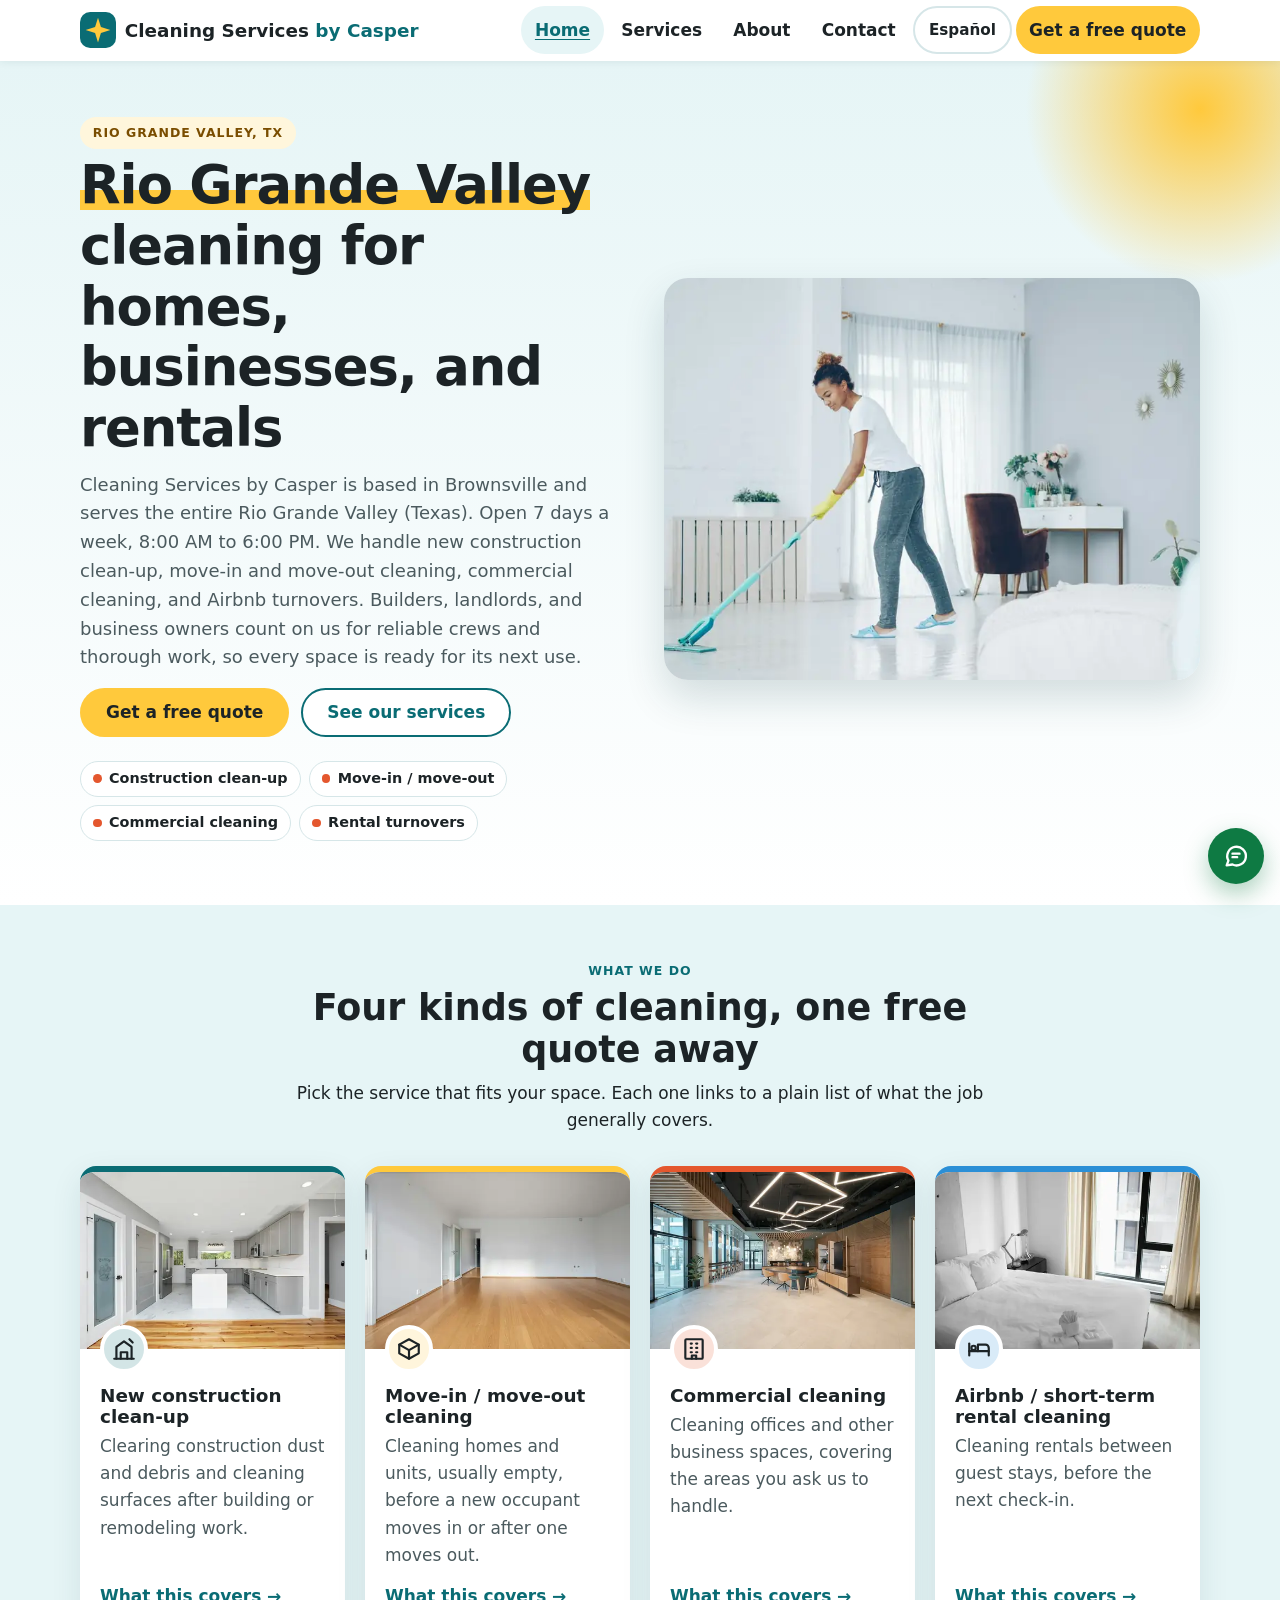
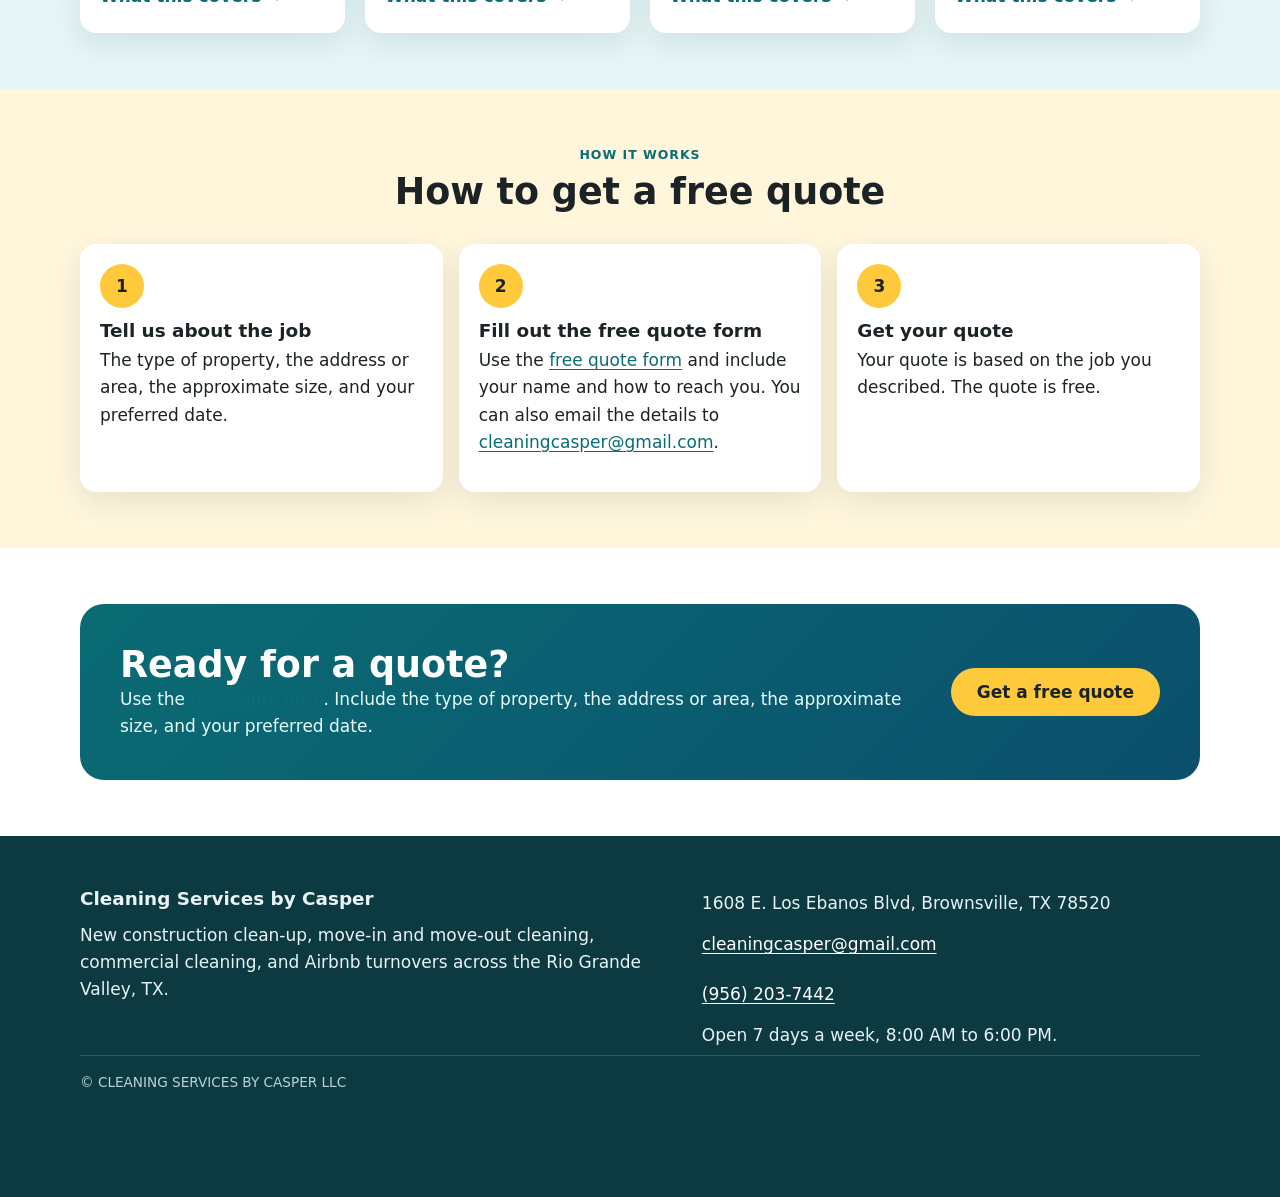
==== index.html @ 16d608d4 "Adjust a few English and Spanish wordings. The services title uses RGV, the home heading points to a" ====
<!DOCTYPE html>
<html lang="en">
<head>
  <meta charset="utf-8">
  <meta name="viewport" content="width=device-width, initial-scale=1">
  <title>Cleaning Services in Brownsville, TX | Cleaning Services by Casper</title>
  <meta name="description" content="Cleaning Services by Casper does new construction clean-up, move-in/move-out, commercial, and Airbnb cleaning in Brownsville and the Rio Grande Valley, TX.">
  <meta name="google-site-verification" content="4BXMA99czyRwRW_GCd3LUc6RskcchoM-6MgmW7ZD4E" />
  <link rel="canonical" href="https://cleaningcasper.github.io/cleaning-casper-site/">
  <link rel="alternate" hreflang="en" href="https://cleaningcasper.github.io/cleaning-casper-site/">
  <link rel="alternate" hreflang="es" href="https://cleaningcasper.github.io/cleaning-casper-site/es/">
  <link rel="alternate" hreflang="x-default" href="https://cleaningcasper.github.io/cleaning-casper-site/">
  <meta property="og:title" content="Cleaning Services in Brownsville, TX | Cleaning Services by Casper">
  <meta property="og:description" content="Cleaning Services by Casper does new construction clean-up, move-in/move-out, commercial, and Airbnb cleaning in Brownsville and the Rio Grande Valley, TX.">
  <meta property="og:url" content="https://cleaningcasper.github.io/cleaning-casper-site/">
  <meta property="og:type" content="website">
  <meta property="og:locale" content="en_US">
  <meta property="og:locale:alternate" content="es_US">
  <meta property="og:image" content="https://cleaningcasper.github.io/cleaning-casper-site/images/hero.webp">
  <meta property="og:site_name" content="Cleaning Services by Casper">
  <meta name="twitter:card" content="summary_large_image">
  <meta name="twitter:title" content="Cleaning Services in Brownsville, TX | Cleaning Services by Casper">
  <meta name="twitter:description" content="Cleaning Services by Casper does new construction clean-up, move-in/move-out, commercial, and Airbnb cleaning in Brownsville and the Rio Grande Valley, TX.">
  <meta name="twitter:image" content="https://cleaningcasper.github.io/cleaning-casper-site/images/hero.webp">
  <meta name="theme-color" content="#0a6c74">
  <link rel="icon" type="image/svg+xml" href="data:image/svg+xml,%3Csvg xmlns='http://www.w3.org/2000/svg' viewBox='0 0 32 32'%3E%3Crect width='32' height='32' rx='9' fill='%230a6c74'/%3E%3Cpath fill='%23ffc93c' d='M16 5l2.6 8.4L27 16l-8.4 2.6L16 27l-2.6-8.4L5 16l8.4-2.6z'/%3E%3C/svg%3E">
  <link rel="stylesheet" href="styles.css">
  <script type="application/ld+json">
  {
    "@context": "https://schema.org",
    "@type": "LocalBusiness",
    "name": "Cleaning Services by Casper",
    "legalName": "CLEANING SERVICES BY CASPER LLC",
    "url": "https://cleaningcasper.github.io/cleaning-casper-site/",
    "description": "Cleaning company based in Brownsville, TX, serving the entire Rio Grande Valley. Offers new construction clean-up, move-in and move-out cleaning, commercial cleaning, and Airbnb/short-term rental turnovers.",
    "email": "cleaningcasper@gmail.com",
    "telephone": "+1-956-203-7442",
    "openingHoursSpecification": {
      "@type": "OpeningHoursSpecification",
      "dayOfWeek": [
        "Monday",
        "Tuesday",
        "Wednesday",
        "Thursday",
        "Friday",
        "Saturday",
        "Sunday"
      ],
      "opens": "08:00",
      "closes": "18:00"
    },
    "areaServed": [
      {
        "@type": "AdministrativeArea",
        "name": "Rio Grande Valley, TX"
      },
      {
        "@type": "City",
        "name": "Brownsville, TX"
      }
    ],
    "hasOfferCatalog": {
      "@type": "OfferCatalog",
      "name": "Cleaning services",
      "itemListElement": [
        {
          "@type": "Offer",
          "itemOffered": {
            "@type": "Service",
            "name": "New construction clean-up"
          }
        },
        {
          "@type": "Offer",
          "itemOffered": {
            "@type": "Service",
            "name": "Move-in / move-out cleaning"
          }
        },
        {
          "@type": "Offer",
          "itemOffered": {
            "@type": "Service",
            "name": "Commercial cleaning"
          }
        },
        {
          "@type": "Offer",
          "itemOffered": {
            "@type": "Service",
            "name": "Airbnb / short-term rental cleaning"
          }
        }
      ]
    },
    "address": {
      "@type": "PostalAddress",
      "streetAddress": "1608 E. Los Ebanos Blvd",
      "addressLocality": "Brownsville",
      "addressRegion": "TX",
      "postalCode": "78520",
      "addressCountry": "US"
    }
  }
  </script>
</head>
<body>
  <a class="skip-link" href="#main">Skip to content</a>
  <header class="site-header">
    <div class="container header-inner">
      <a class="logo" href="index.html"><svg class="logo-mark" viewBox="0 0 32 32" width="36" height="36" aria-hidden="true" focusable="false"><rect width="32" height="32" rx="9" fill="#0a6c74"/><path fill="#ffc93c" d="M16 5l2.6 8.4L27 16l-8.4 2.6L16 27l-2.6-8.4L5 16l8.4-2.6z"/></svg><span>Cleaning Services <span class="logo-by">by Casper</span></span></a>
      <nav aria-label="Main">
        <ul class="nav-list">
          <li><a href="index.html" aria-current="page">Home</a></li>
          <li><a href="services.html">Services</a></li>
          <li><a href="about.html">About</a></li>
          <li><a href="contact.html">Contact</a></li>
          <li><a class="nav-lang" href="es/index.html" hreflang="es" lang="es">Español</a></li>
          <li><a class="nav-cta" href="contact.html#quote">Get a free quote</a></li>
        </ul>
      </nav>
    </div>
  </header>
  <main id="main" tabindex="-1">
    <section class="hero">
      <div class="container hero-inner">
        <div class="hero-text">
          <p class="eyebrow">Rio Grande Valley, TX</p>
          <h1><span class="highlight">Rio Grande Valley</span> cleaning for homes, businesses, and rentals</h1>
          <p class="lead">Cleaning Services by Casper is based in Brownsville and serves the entire Rio Grande Valley (Texas). Open 7 days a week, 8:00 AM to 6:00 PM. We handle new construction clean-up, move-in and move-out cleaning, commercial cleaning, and Airbnb turnovers. Builders, landlords, and business owners count on us for reliable crews and thorough work, so every space is ready for its next use.</p>
          <p class="actions"><a class="button button-sun" href="contact.html#quote">Get a free quote</a> <a class="button button-outline" href="services.html">See our services</a></p>
          <ul class="chips">
          <li>Construction clean-up</li>
          <li>Move-in / move-out</li>
          <li>Commercial cleaning</li>
          <li>Rental turnovers</li>
          </ul>
        </div>
        <div class="hero-media">
          <img src="images/hero.webp" srcset="images/hero-640.webp 640w, images/hero-1024.webp 1024w, images/hero.webp 1600w" sizes="(min-width: 56rem) 44rem, 100vw" width="1600" height="900" alt="Person mopping the floor of a bright living room" fetchpriority="high" decoding="async">
        </div>
      </div>
    </section>
    <section class="section section--sky" aria-labelledby="services-heading">
      <div class="container">
        <div class="section-head">
          <p class="kicker">What we do</p>
          <h2 id="services-heading">Four kinds of cleaning, one free quote away</h2>
          <p>Pick the service that fits your space. Each one links to a plain list of what the job generally covers.</p>
        </div>
        <div class="card-grid">
          <article class="card card--teal">
            <div class="card-media"><img src="images/service-construction.webp" srcset="images/service-construction-480.webp 480w, images/service-construction.webp 800w" sizes="(min-width: 64rem) 16rem, (min-width: 40rem) 50vw, 100vw" width="800" height="533" alt="Bright new kitchen with white cabinets and wood floors in an empty home" loading="lazy" decoding="async"></div>
            <div class="card-body">
              <span class="card-icon"><svg viewBox="0 0 24 24" width="26" height="26" fill="none" stroke="currentColor" stroke-width="2" stroke-linecap="round" stroke-linejoin="round" aria-hidden="true" focusable="false"><path d="M3 21h18"/><path d="M5 21V10l7-5 7 5v11"/><path d="M9 21v-6h6v6"/><path d="M17 3l3 3"/></svg></span>
              <h3>New construction clean-up</h3>
              <p>Clearing construction dust and debris and cleaning surfaces after building or remodeling work.</p>
              <a class="card-link" href="services.html#construction">What this covers<span class="visually-hidden">: New construction clean-up</span></a>
            </div>
          </article>
          <article class="card card--sun">
            <div class="card-media"><img src="images/service-move.webp" srcset="images/service-move-480.webp 480w, images/service-move.webp 800w" sizes="(min-width: 64rem) 16rem, (min-width: 40rem) 50vw, 100vw" width="800" height="533" alt="Empty room with white walls and light wood floors" loading="lazy" decoding="async"></div>
            <div class="card-body">
              <span class="card-icon"><svg viewBox="0 0 24 24" width="26" height="26" fill="none" stroke="currentColor" stroke-width="2" stroke-linecap="round" stroke-linejoin="round" aria-hidden="true" focusable="false"><path d="M3 8l9-5 9 5v8l-9 5-9-5z"/><path d="M3 8l9 5 9-5"/><path d="M12 13v8"/></svg></span>
              <h3>Move-in / move-out cleaning</h3>
              <p>Cleaning homes and units, usually empty, before a new occupant moves in or after one moves out.</p>
              <a class="card-link" href="services.html#move">What this covers<span class="visually-hidden">: Move-in / move-out cleaning</span></a>
            </div>
          </article>
          <article class="card card--coral">
            <div class="card-media"><img src="images/service-commercial.webp" srcset="images/service-commercial-480.webp 480w, images/service-commercial.webp 800w" sizes="(min-width: 64rem) 16rem, (min-width: 40rem) 50vw, 100vw" width="800" height="533" alt="Open office lounge with tables, stools, and a light tiled floor" loading="lazy" decoding="async"></div>
            <div class="card-body">
              <span class="card-icon"><svg viewBox="0 0 24 24" width="26" height="26" fill="none" stroke="currentColor" stroke-width="2" stroke-linecap="round" stroke-linejoin="round" aria-hidden="true" focusable="false"><rect x="4" y="3" width="16" height="18" rx="1"/><path d="M9 7h1M14 7h1M9 11h1M14 11h1M9 15h1M14 15h1"/><path d="M10 21v-3h4v3"/></svg></span>
              <h3>Commercial cleaning</h3>
              <p>Cleaning offices and other business spaces, covering the areas you ask us to handle.</p>
              <a class="card-link" href="services.html#commercial">What this covers<span class="visually-hidden">: Commercial cleaning</span></a>
            </div>
          </article>
          <article class="card card--sky">
            <div class="card-media"><img src="images/service-airbnb.webp" srcset="images/service-airbnb-480.webp 480w, images/service-airbnb.webp 800w" sizes="(min-width: 64rem) 16rem, (min-width: 40rem) 50vw, 100vw" width="800" height="533" alt="Made bed with white linens and folded towels next to a window" loading="lazy" decoding="async"></div>
            <div class="card-body">
              <span class="card-icon"><svg viewBox="0 0 24 24" width="26" height="26" fill="none" stroke="currentColor" stroke-width="2" stroke-linecap="round" stroke-linejoin="round" aria-hidden="true" focusable="false"><path d="M3 18V7"/><path d="M3 14h18v4"/><path d="M21 14v-3a3 3 0 0 0-3-3h-7v6"/><circle cx="7" cy="11" r="2"/></svg></span>
              <h3>Airbnb / short-term rental cleaning</h3>
              <p>Cleaning rentals between guest stays, before the next check-in.</p>
              <a class="card-link" href="services.html#airbnb">What this covers<span class="visually-hidden">: Airbnb / short-term rental cleaning</span></a>
            </div>
          </article>
        </div>
      </div>
    </section>
    <section class="section section--cream" aria-labelledby="steps-heading">
      <div class="container">
        <div class="section-head">
          <p class="kicker">How it works</p>
          <h2 id="steps-heading">How to get a free quote</h2>
        </div>
        <ol class="steps">
          <li><h3>Tell us about the job</h3><p>The type of property, the address or area, the approximate size, and your preferred date.</p></li>
          <li><h3>Fill out the free quote form</h3><p>Use the <a href="contact.html#quote">free quote form</a> and include your name and how to reach you. You can also email the details to <a href="mailto:cleaningcasper@gmail.com">cleaningcasper@gmail.com</a>.</p></li>
          <li><h3>Get your quote</h3><p>Your quote is based on the job you described. The quote is free.</p></li>
        </ol>
      </div>
    </section>
    <section class="section" aria-labelledby="quote-heading">
      <div class="container">
        <div class="cta-band">
          <div>
            <h2 id="quote-heading">Ready for a quote?</h2>
            <p>Use the <a href="contact.html#quote">free quote form</a>. Include the type of property, the address or area, the approximate size, and your preferred date.</p>
          </div>
          <p class="actions"><a class="button button-sun" href="contact.html#quote">Get a free quote</a></p>
        </div>
      </div>
    </section>
  </main>
  <footer class="site-footer">
    <div class="container">
      <div class="footer-grid">
        <div>
          <p class="footer-name">Cleaning Services by Casper</p>
          <p>New construction clean-up, move-in and move-out cleaning, commercial cleaning, and Airbnb turnovers across the Rio Grande Valley, TX.</p>
        </div>
        <address>
          <ul class="contact-list">
            <li>1608 E. Los Ebanos Blvd, Brownsville, TX 78520</li>
            <li><a href="mailto:cleaningcasper@gmail.com">cleaningcasper@gmail.com</a></li>
            <li><a href="tel:+19562037442">(956) 203-7442</a></li>
            <li>Open 7 days a week, 8:00 AM to 6:00 PM.</li>
          </ul>
        </address>
      </div>
      <p class="legal">&copy; CLEANING SERVICES BY CASPER LLC</p>
    </div>
  </footer>
  <a class="wa-float" href="https://wa.me/19562037442?text=Hi%2C%20I%27d%20like%20a%20cleaning%20quote." aria-label="Chat with us on WhatsApp"><svg viewBox="0 0 24 24" width="26" height="26" fill="none" stroke="currentColor" stroke-width="2" stroke-linecap="round" stroke-linejoin="round" aria-hidden="true" focusable="false"><path d="M4 20l1.5-4A8 8 0 1 1 9 19.3z"/><path d="M9 10h6M9 13h4"/></svg></a>
</body>
</html>
---- styles.css ----
/* Cleaning Services by Casper - shared styles (mobile-first). Draft by Grok CLI, edited. */
:root {
  --primary: #0a6c74;
  --primary-dark: #07525a;
  --sun: #ffc93c;
  --sun-dark: #f0b000;
  --coral: #e4572e;
  --sky: #e6f5f6;
  --cream: #fff6dc;
  --text: #1c2326;
  --muted: #4b5a5e;
  --line: #d6e6e8;
  --footer: #0c3a40;
  --wa: #0e7a43;
}
*, *::before, *::after { box-sizing: border-box; }
[hidden] { display: none !important; }
html { scroll-behavior: smooth; }
body {
  margin: 0;
  color: var(--text);
  background: #fff;
  font-family: system-ui, -apple-system, "Segoe UI", Roboto, Helvetica, Arial, sans-serif;
  font-size: 1.0625rem;
  line-height: 1.6;
}
img { max-width: 100%; height: auto; }
a { color: var(--primary); text-underline-offset: .18em; }
:focus-visible { outline: 3px solid var(--primary); outline-offset: 3px; }
.site-footer :focus-visible,
.cta-band :focus-visible { outline-color: #fff; }
h1, h2, h3 { line-height: 1.15; font-weight: 800; }
h1 { font-size: clamp(2rem, 1rem + 4vw, 3.3rem); letter-spacing: -.02em; color: var(--text); margin: .4rem 0 .75rem; }
h2 { font-size: clamp(1.6rem, 1rem + 1.6vw, 2.3rem); margin: .3rem 0 .6rem; }
h3 { font-size: 1.15rem; margin: .6rem 0 .35rem; }
p { margin: 0 0 1rem; }
.skip-link {
  position: absolute;
  left: 1rem;
  top: .75rem;
  z-index: 80;
  display: inline-flex;
  align-items: center;
  min-height: 48px;
  padding: .7rem 1.1rem;
  background: #fff;
  color: var(--primary);
  font-weight: 800;
  text-decoration: none;
  border-radius: 999px;
  box-shadow: 0 10px 30px rgba(12,58,64,.10);
  transform: translateY(-200%);
}
.skip-link:focus,
.skip-link:focus-visible { transform: none; }
.visually-hidden {
  position: absolute !important;
  width: 1px;
  height: 1px;
  padding: 0;
  margin: -1px;
  overflow: hidden;
  clip: rect(0 0 0 0);
  clip-path: inset(50%);
  white-space: nowrap;
  border: 0;
}
.container { width: min(100% - 2rem, 70rem); margin-inline: auto; }
.narrow { max-width: 44rem; margin-inline: auto; }
.site-header {
  position: relative;
  z-index: 30;
  background: #fff;
  box-shadow: 0 1px 8px rgba(12,58,64,.08);
}
.header-inner {
  display: flex;
  flex-wrap: wrap;
  align-items: center;
  justify-content: space-between;
  gap: .25rem 1rem;
  padding: .4rem 0;
}
.logo {
  display: flex;
  align-items: center;
  gap: .55rem;
  min-height: 48px;
  color: var(--text);
  font-weight: 800;
  font-size: 1.15rem;
  text-decoration: none;
}
.logo-mark,
.logo-mark svg { width: 2.25rem; height: 2.25rem; display: block; flex: none; }
.nav-list {
  display: flex;
  flex-wrap: wrap;
  align-items: center;
  gap: .15rem .25rem;
  list-style: none;
  margin: 0;
  padding: 0;
}
.nav-list a {
  display: inline-flex;
  align-items: center;
  min-height: 48px;
  padding: .4rem .85rem;
  color: var(--text);
  font-weight: 700;
  text-decoration: none;
  border-radius: 999px;
}
.nav-list a:hover { background: var(--sky); }
.nav-list a[aria-current=page] {
  color: var(--primary);
  background: var(--sky);
  text-decoration: underline;
  text-underline-offset: .2em;
}
.nav-list .nav-cta { background: var(--sun); color: var(--text); font-weight: 800; }
.nav-list .nav-cta:hover { background: var(--sun-dark); color: var(--text); }
.nav-list .nav-lang {
  border: 2px solid var(--line);
  font-size: .95rem;
}
.nav-list .nav-lang:hover { border-color: var(--primary); }
.hero {
  position: relative;
  overflow: hidden;
  background: linear-gradient(180deg, var(--sky), #fff);
  padding: 2.25rem 0 3rem;
}
.hero::before {
  content: "";
  position: absolute;
  z-index: 0;
  width: 22rem;
  height: 22rem;
  right: -6rem;
  top: -8rem;
  border-radius: 50%;
  background: radial-gradient(circle, var(--sun) 0%, rgba(255,201,60,0) 70%);
  pointer-events: none;
}
.hero-inner {
  position: relative;
  z-index: 1;
  display: grid;
  gap: 1.75rem;
  align-items: center;
}
.eyebrow {
  display: inline-flex;
  align-items: center;
  min-height: 2rem;
  margin: 0;
  padding: .3rem .8rem;
  background: var(--cream);
  color: #7a4d00;
  font-size: .78rem;
  font-weight: 800;
  letter-spacing: .08em;
  text-transform: uppercase;
  border-radius: 999px;
}
h1 .highlight {
  background-image: linear-gradient(var(--sun), var(--sun));
  background-repeat: no-repeat;
  background-size: 100% .38em;
  background-position: 0 88%;
}
.lead { color: var(--muted); font-size: 1.125rem; max-width: 40rem; }
.actions { display: flex; flex-wrap: wrap; gap: .75rem; }
.hero-media img {
  width: 100%;
  height: auto;
  aspect-ratio: 16/9;
  object-fit: cover;
  display: block;
  border-radius: 24px;
  transform: none;
  box-shadow: 0 18px 40px rgba(12,58,64,.16);
}
.chips {
  display: flex;
  flex-wrap: wrap;
  gap: .5rem;
  list-style: none;
  margin: 1.15rem 0 0;
  padding: 0;
}
.chips li {
  display: inline-flex;
  align-items: center;
  gap: .45rem;
  padding: .35rem .75rem;
  background: #fff;
  border: 1px solid var(--line);
  border-radius: 999px;
  font-size: .9rem;
  font-weight: 700;
}
.chips li::before {
  content: "";
  width: .55rem;
  height: .55rem;
  flex: none;
  border-radius: 50%;
  background: var(--coral);
}
.button {
  display: inline-flex;
  align-items: center;
  justify-content: center;
  gap: .5rem;
  min-height: 48px;
  padding: .8rem 1.5rem;
  border: 2px solid transparent;
  border-radius: 999px;
  background: var(--primary);
  color: #fff;
  font: inherit;
  font-weight: 800;
  line-height: 1.1;
  text-decoration: none;
  cursor: pointer;
  transition: background .15s ease, transform .15s ease;
}
.button:hover { background: var(--primary-dark); color: #fff; transform: translateY(-1px); }
.button-sun { background: var(--sun); color: var(--text); }
.button-sun:hover { background: var(--sun-dark); color: var(--text); }
.button-outline { background: #fff; color: var(--primary); border: 2px solid var(--primary); }
.button-outline:hover { background: var(--sky); color: var(--primary-dark); }
.button-wa { background: var(--wa); color: #fff; }
.button-wa:hover { background: #0b6336; color: #fff; }
.button svg { width: 1.25rem; height: 1.25rem; flex: none; }
.cta-band .button-sun,
.cta-band .button-sun:hover { color: var(--text); }
.section { padding: 3.5rem 0; }
.section--sky { background: var(--sky); }
.section--cream { background: var(--cream); }
.section-head { max-width: 44rem; margin: 0 auto 2rem; text-align: center; }
.section-head h2 { font-size: clamp(1.6rem, 1rem + 1.6vw, 2.3rem); }
.kicker {
  margin: 0 0 .35rem;
  color: var(--primary);
  font-size: .78rem;
  font-weight: 800;
  letter-spacing: .08em;
  text-transform: uppercase;
}
.card-grid { display: grid; gap: 1.25rem; }
.card {
  --accent-c: var(--primary);
  display: flex;
  flex-direction: column;
  overflow: hidden;
  background: #fff;
  border-radius: 16px;
  border-top: 6px solid var(--accent-c);
  box-shadow: 0 10px 30px rgba(12,58,64,.10);
}
.card--teal { --accent-c: var(--primary); }
.card--sun { --accent-c: var(--sun); }
.card--coral { --accent-c: var(--coral); }
.card--sky { --accent-c: #2b8fd6; }
.card-media img {
  width: 100%;
  height: auto;
  aspect-ratio: 3/2;
  object-fit: cover;
  display: block;
}
.card-body {
  display: flex;
  flex-direction: column;
  flex-grow: 1;
  padding: 1.25rem;
}
.card-icon {
  display: inline-flex;
  align-items: center;
  justify-content: center;
  width: 48px;
  height: 48px;
  margin-top: -2.75rem;
  border: 4px solid #fff;
  border-radius: 50%;
  background: var(--sky);
  background: color-mix(in srgb, var(--accent-c) 18%, #fff);
  color: var(--text);
}
.card-icon svg { width: 26px; height: 26px; stroke: currentColor; fill: none; }
.card h3 { margin: .75rem 0 .35rem; }
.card p { margin: 0; color: var(--muted); }
.card-link {
  display: inline-flex;
  align-items: center;
  min-height: 44px;
  margin-top: auto;
  padding-top: .75rem;
  color: var(--primary);
  font-weight: 800;
  text-decoration: none;
}
.card-link::after { content: "→"; margin-left: .35rem; }
.card-link:hover { text-decoration: underline; text-underline-offset: .18em; }
.steps {
  list-style: none;
  margin: 0;
  padding: 0;
  display: grid;
  gap: 1rem;
  counter-reset: step;
}
.steps li {
  padding: 1.25rem;
  background: #fff;
  border-radius: 16px;
  box-shadow: 0 10px 30px rgba(12,58,64,.10);
  counter-increment: step;
}
.steps li::before {
  content: counter(step);
  display: grid;
  place-items: center;
  width: 44px;
  height: 44px;
  margin-bottom: .75rem;
  border-radius: 50%;
  background: var(--sun);
  color: var(--text);
  font-weight: 800;
}
.cta-band {
  display: grid;
  gap: .75rem 1.5rem;
  align-items: center;
  padding: 2.5rem;
  border-radius: 24px;
  background: linear-gradient(135deg, var(--primary), #0b4f6c);
  color: #fff;
}
.cta-band h2 { margin: 0; color: #fff; }
.cta-band p { margin: 0; color: #e8fbfb; }
.page-intro {
  padding: 3rem 0;
  background: linear-gradient(180deg, var(--sky), var(--cream));
}
.page-intro h1 { font-size: clamp(2rem, 1rem + 4vw, 3.3rem); }
.jump ul {
  display: flex;
  flex-wrap: wrap;
  gap: .6rem;
  list-style: none;
  margin: 0;
  padding: 0;
}
.jump a {
  display: inline-flex;
  align-items: center;
  min-height: 44px;
  padding: .35rem 1rem;
  background: #fff;
  color: var(--primary);
  font-weight: 700;
  text-decoration: none;
  border: 2px solid var(--primary);
  border-radius: 999px;
}
.jump a:hover { background: var(--sky); }
.service {
  display: grid;
  gap: 2.5rem;
  align-items: center;
  padding: 3rem 0;
  border-bottom: 1px solid var(--line);
  scroll-margin-top: 6rem;
}
.service:last-of-type { border-bottom: 0; }
.service-media img {
  width: 100%;
  height: auto;
  display: block;
  border-radius: 20px;
  box-shadow: 0 10px 30px rgba(12,58,64,.10);
}
.service-icon {
  display: inline-flex;
  align-items: center;
  justify-content: center;
  width: 44px;
  height: 44px;
  border-radius: 50%;
  background: var(--cream);
}
.service-icon svg { width: 24px; height: 24px; }
.service h2 { margin: .45rem 0 .35rem; color: var(--primary); }
.service h3 {
  margin: 1rem 0 .4rem;
  color: var(--muted);
  font-size: .78rem;
  font-weight: 800;
  letter-spacing: .08em;
  text-transform: uppercase;
}
.checklist { list-style: none; margin: 0; padding: 0; }
.checklist li { position: relative; margin: .4rem 0; padding-left: 2rem; }
.checklist li::before {
  content: "✓";
  position: absolute;
  left: 0;
  top: .15rem;
  display: flex;
  align-items: center;
  justify-content: center;
  width: 1.3rem;
  height: 1.3rem;
  border-radius: 50%;
  background: var(--primary);
  color: #fff;
  font-size: .75rem;
  font-weight: 800;
}
.service-actions { display: flex; flex-wrap: wrap; gap: .75rem; margin-top: 1.25rem; }
.contact-grid { display: grid; gap: 1.25rem; }
.contact-card {
  padding: 1.5rem;
  background: #fff;
  border-radius: 16px;
  border-top: 6px solid var(--accent-c, var(--primary));
  box-shadow: 0 10px 30px rgba(12,58,64,.10);
}
.contact-card h2 { margin-top: 0; }
.contact-card address { font-style: normal; }
.guide { display: grid; gap: 1rem; }
.guide details {
  background: #fff;
  border-radius: 16px;
  border-left: 6px solid var(--accent-c, var(--primary));
  box-shadow: 0 10px 30px rgba(12,58,64,.10);
}
.guide summary {
  display: flex;
  align-items: center;
  gap: .75rem;
  min-height: 56px;
  padding: 1rem 1.25rem;
  font-weight: 700;
  list-style: none;
  cursor: pointer;
}
.guide summary::-webkit-details-marker { display: none; }
.guide summary::marker { content: ""; }
.guide summary::after {
  content: "+";
  margin-left: auto;
  color: var(--primary);
  font-size: 1.4rem;
  font-weight: 700;
  line-height: 1;
}
.guide details[open] summary::after { content: "–"; }
.guide .guide-body { padding: 0 1.25rem 1.25rem; }
.guide-links { display: flex; flex-wrap: wrap; gap: .75rem; }
.wa-float {
  position: fixed;
  right: 1rem;
  bottom: 1rem;
  z-index: 20;
  display: grid;
  place-items: center;
  width: 56px;
  height: 56px;
  border-radius: 50%;
  background: var(--wa);
  color: #fff;
  text-decoration: none;
  box-shadow: 0 10px 24px rgba(14,122,67,.35);
}
.wa-float svg { width: 28px; height: 28px; fill: none; stroke: #fff; }
.wa-float:hover { background: #0b6336; }
.site-footer { background: var(--footer); color: #e7f3f4; padding: 3rem 0 2rem; }
.site-footer a { color: #fff; text-decoration: underline; text-underline-offset: .18em; }
.footer-grid { display: grid; gap: 1.5rem; }
.footer-name { margin: 0 0 .4rem; font-weight: 800; font-size: 1.15rem; }
.contact-list { list-style: none; margin: 0; padding: 0; }
.contact-list li { margin: .35rem 0; }
.legal {
  margin-top: 2rem;
  padding-top: 1rem;
  border-top: 1px solid rgba(255,255,255,.15);
  color: #b9d3d6;
  font-size: .85rem;
}
/* Additions after review */
.logo-by { color: var(--primary); }
.hero-text .chips { margin-top: 1.5rem; }
.guide summary .card-icon,
.contact-card .card-icon { margin-top: 0; flex: none; }
.contact-card .card-icon { margin-bottom: .5rem; }
.contact-email { font-size: clamp(1.15rem, 1rem + 1vw, 1.5rem); font-weight: 800; overflow-wrap: anywhere; }
.contact-email a { display: inline-flex; align-items: center; min-height: 48px; }
.contact-card .checklist { margin-bottom: 1.25rem; }
.contact-card .actions + .actions { margin-top: .75rem; }
.guide-body .button { font-size: 1rem; }
.cta-band .actions { margin: 0; }
.about-grid { display: grid; gap: 2rem; align-items: center; }
.about-media img { display: block; width: 100%; border-radius: 24px; box-shadow: 0 18px 40px rgba(12,58,64,.16); }
.service-media img { aspect-ratio: 3/2; object-fit: cover; }
.site-footer p { margin: 0 0 .5rem; }
.contact-list a { display: inline-flex; align-items: center; min-height: 44px; }
main:focus { outline: none; }

@media (min-width: 40rem) {
  .card-grid { grid-template-columns: repeat(2, 1fr); }
}
@media (min-width: 48rem) {
  .site-header { position: sticky; top: 0; }
  .steps { grid-template-columns: repeat(3, 1fr); }
  .contact-grid { grid-template-columns: 1fr 1fr; }
  .footer-grid { grid-template-columns: 1.2fr 1fr; }
  .cta-band { grid-template-columns: 1fr auto; }
}
@media (min-width: 52rem) {
  .about-grid { grid-template-columns: 1.1fr .9fr; }
  .service { grid-template-columns: 1fr 1fr; }
  .service:nth-of-type(even) .service-media { order: 2; }
}
@media (min-width: 56rem) {
  .hero-inner { grid-template-columns: 1.05fr .95fr; }
}
@media (min-width: 64rem) {
  .card-grid { grid-template-columns: repeat(4, 1fr); }
}
@media (prefers-reduced-motion: reduce) {
  html { scroll-behavior: auto; }
  *, *::before, *::after { transition: none !important; }
  .button:hover { transform: none; }
}

/* Layout refinements after screenshot review */
address { font-style: normal; }
.hero-media { order: -1; }
.hero-text .chips { display: none; }
.cta-band { padding: 1.75rem 1.5rem; }
@media (min-width: 40rem) {
  .hero-text .chips { display: flex; }
  .cta-band { padding: 2.5rem; }
}
@media (min-width: 56rem) {
  .hero { padding: 3.5rem 0 4rem; }
  .hero-inner { grid-template-columns: 1fr 1fr; gap: 3rem; }
  .hero-media { order: 0; }
  .hero-media img { aspect-ratio: 4/3; object-position: 38% center; }
}
#quote { scroll-margin-top: 6rem; }
.quote-card {
  max-width: 100%;
  min-width: 0;
  padding: 1.5rem 1.25rem 1rem;
  background: #fff;
  border-radius: 16px;
  border-top: 6px solid var(--primary);
  box-shadow: 0 10px 30px rgba(12,58,64,.10);
}
.quote-card h2 { margin-top: 0; }
.quote-embed {
  width: 100%;
  max-width: 100%;
  overflow: hidden;
}
.quote-embed iframe {
  display: block;
  width: 100% !important;
  max-width: 100% !important;
}
/* When the floating WhatsApp button is switched on, keep it from covering footer text */
body:has(.wa-float:not([hidden])) .site-footer { padding-bottom: 6rem; }
/* On a phone, keep main buttons from extending under the floating control */
@media (max-width: 27rem) {
  body:has(.wa-float:not([hidden])) .site-footer .container { padding-right: 4.75rem; }
  .contact-card .button-wa {
    max-width: calc(100% - 3.25rem);
    white-space: normal;
    text-align: center;
  }
  .about-text .actions { max-width: calc(100% - 4.5rem); }
}
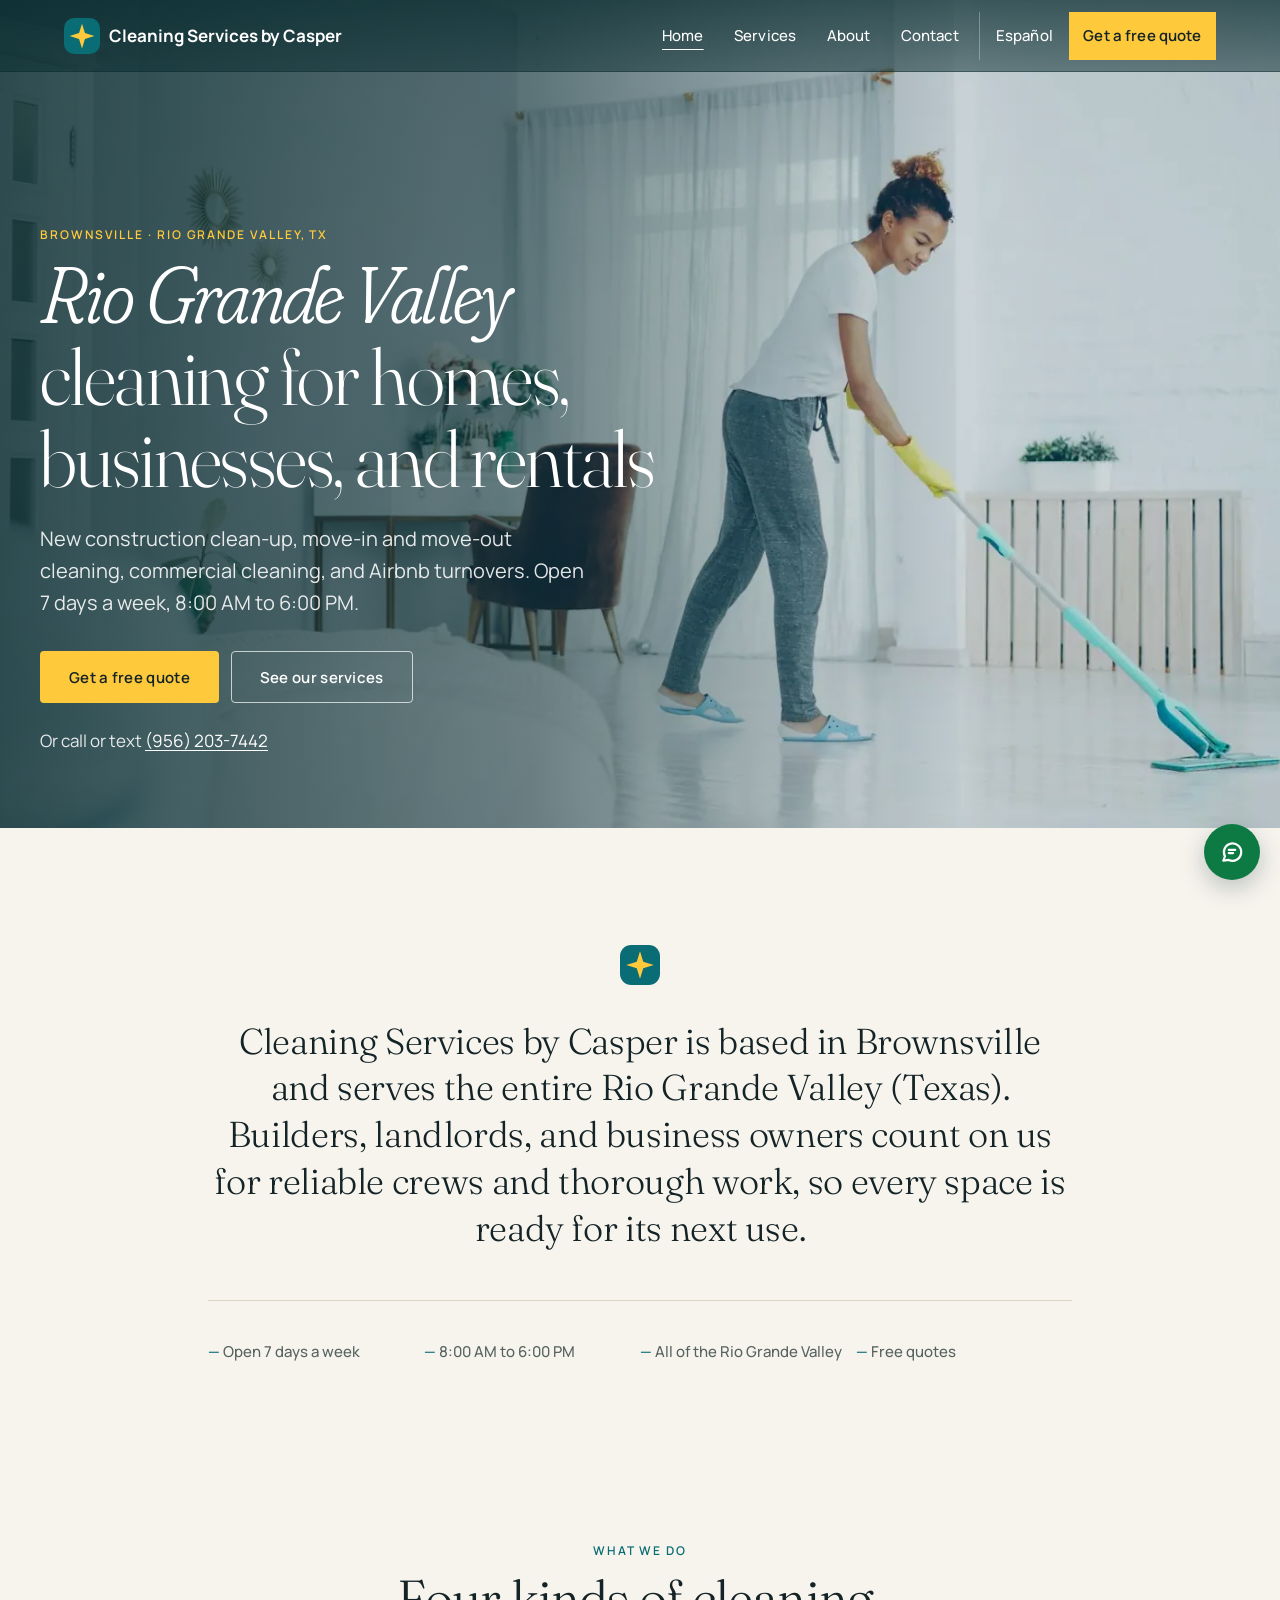
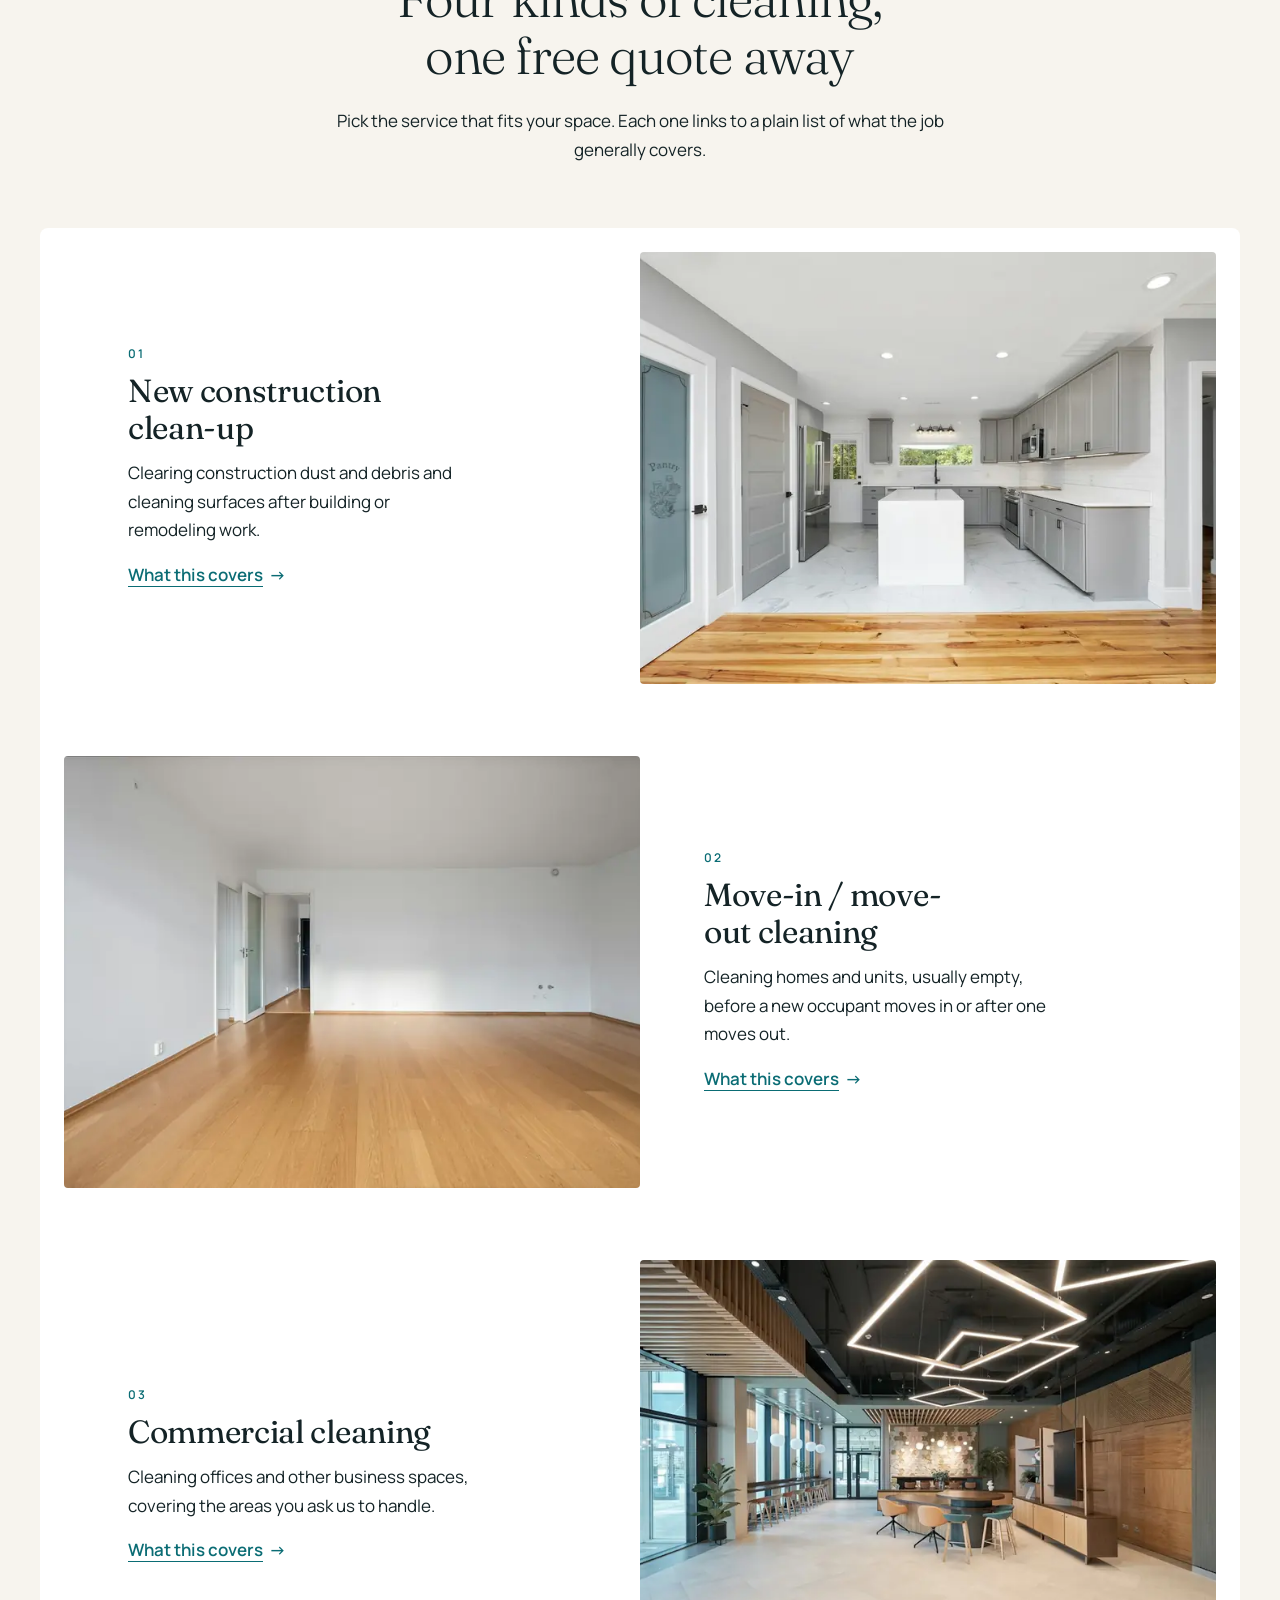
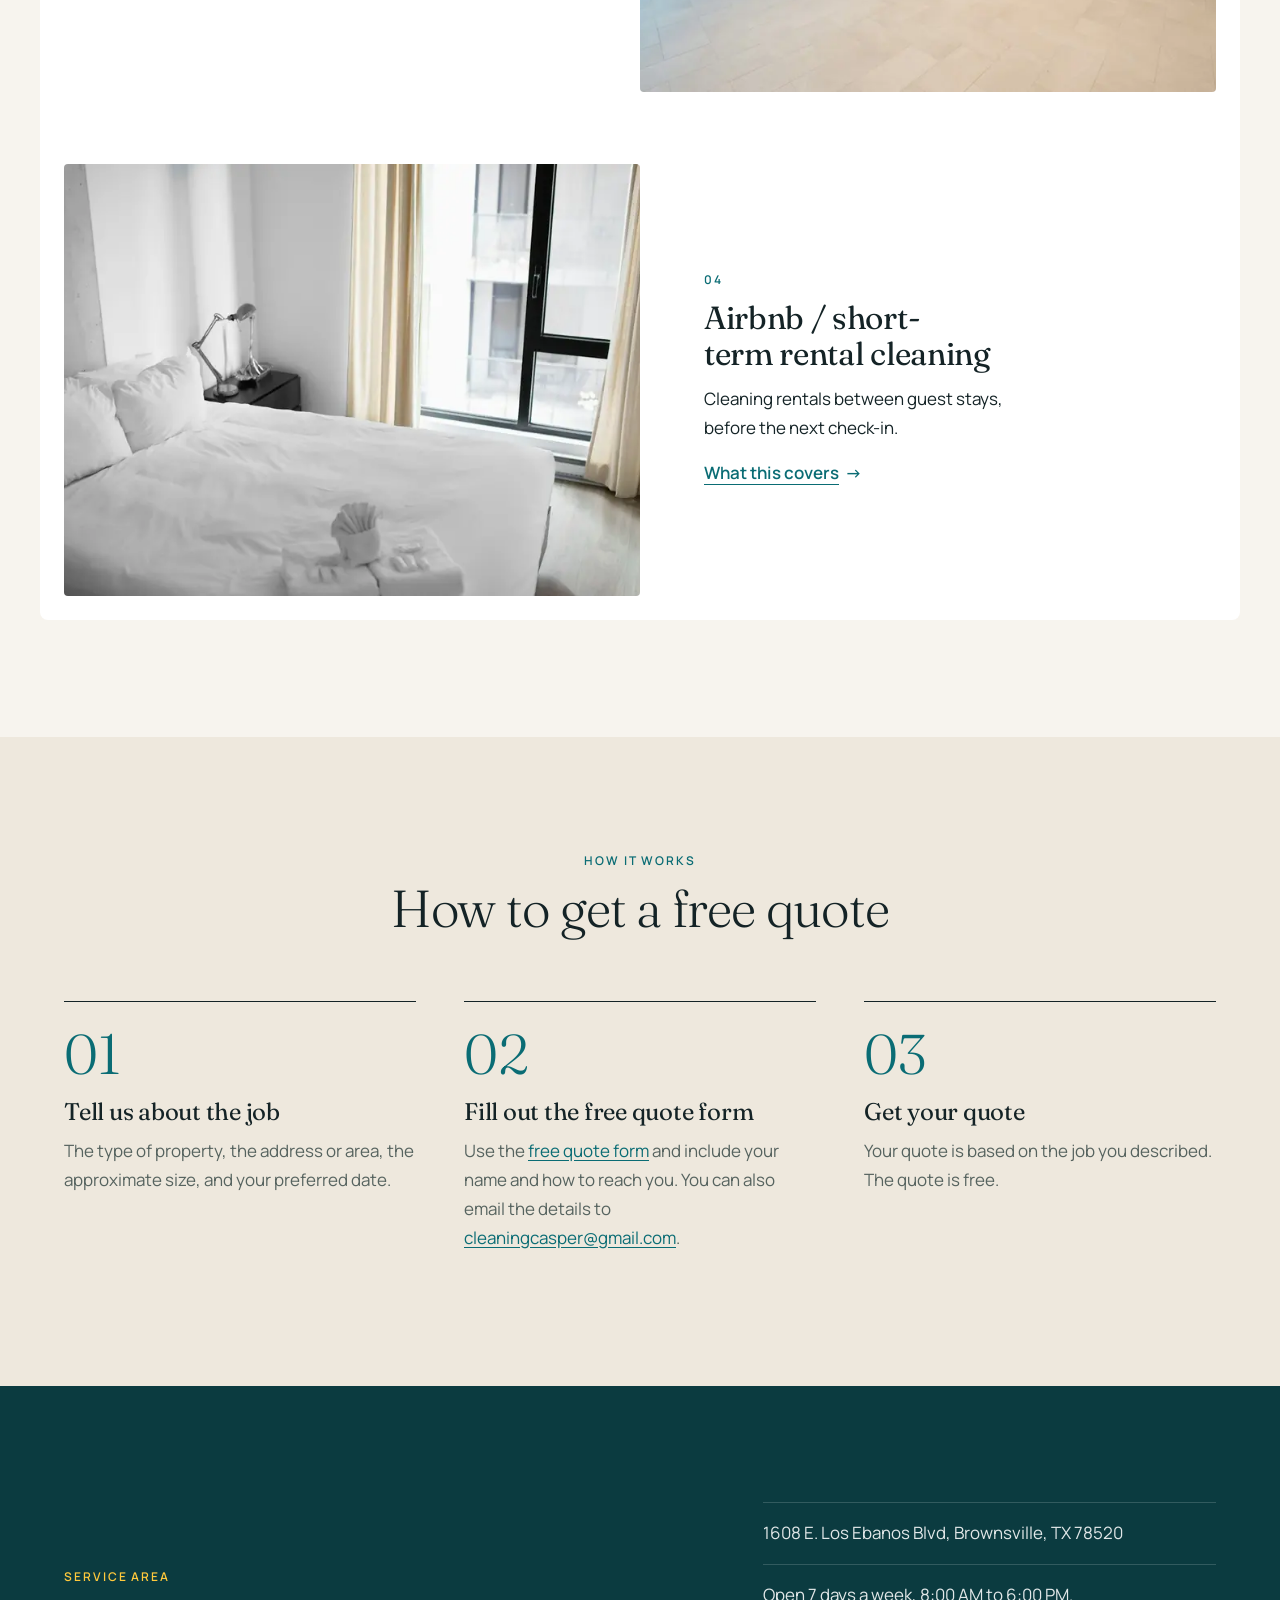
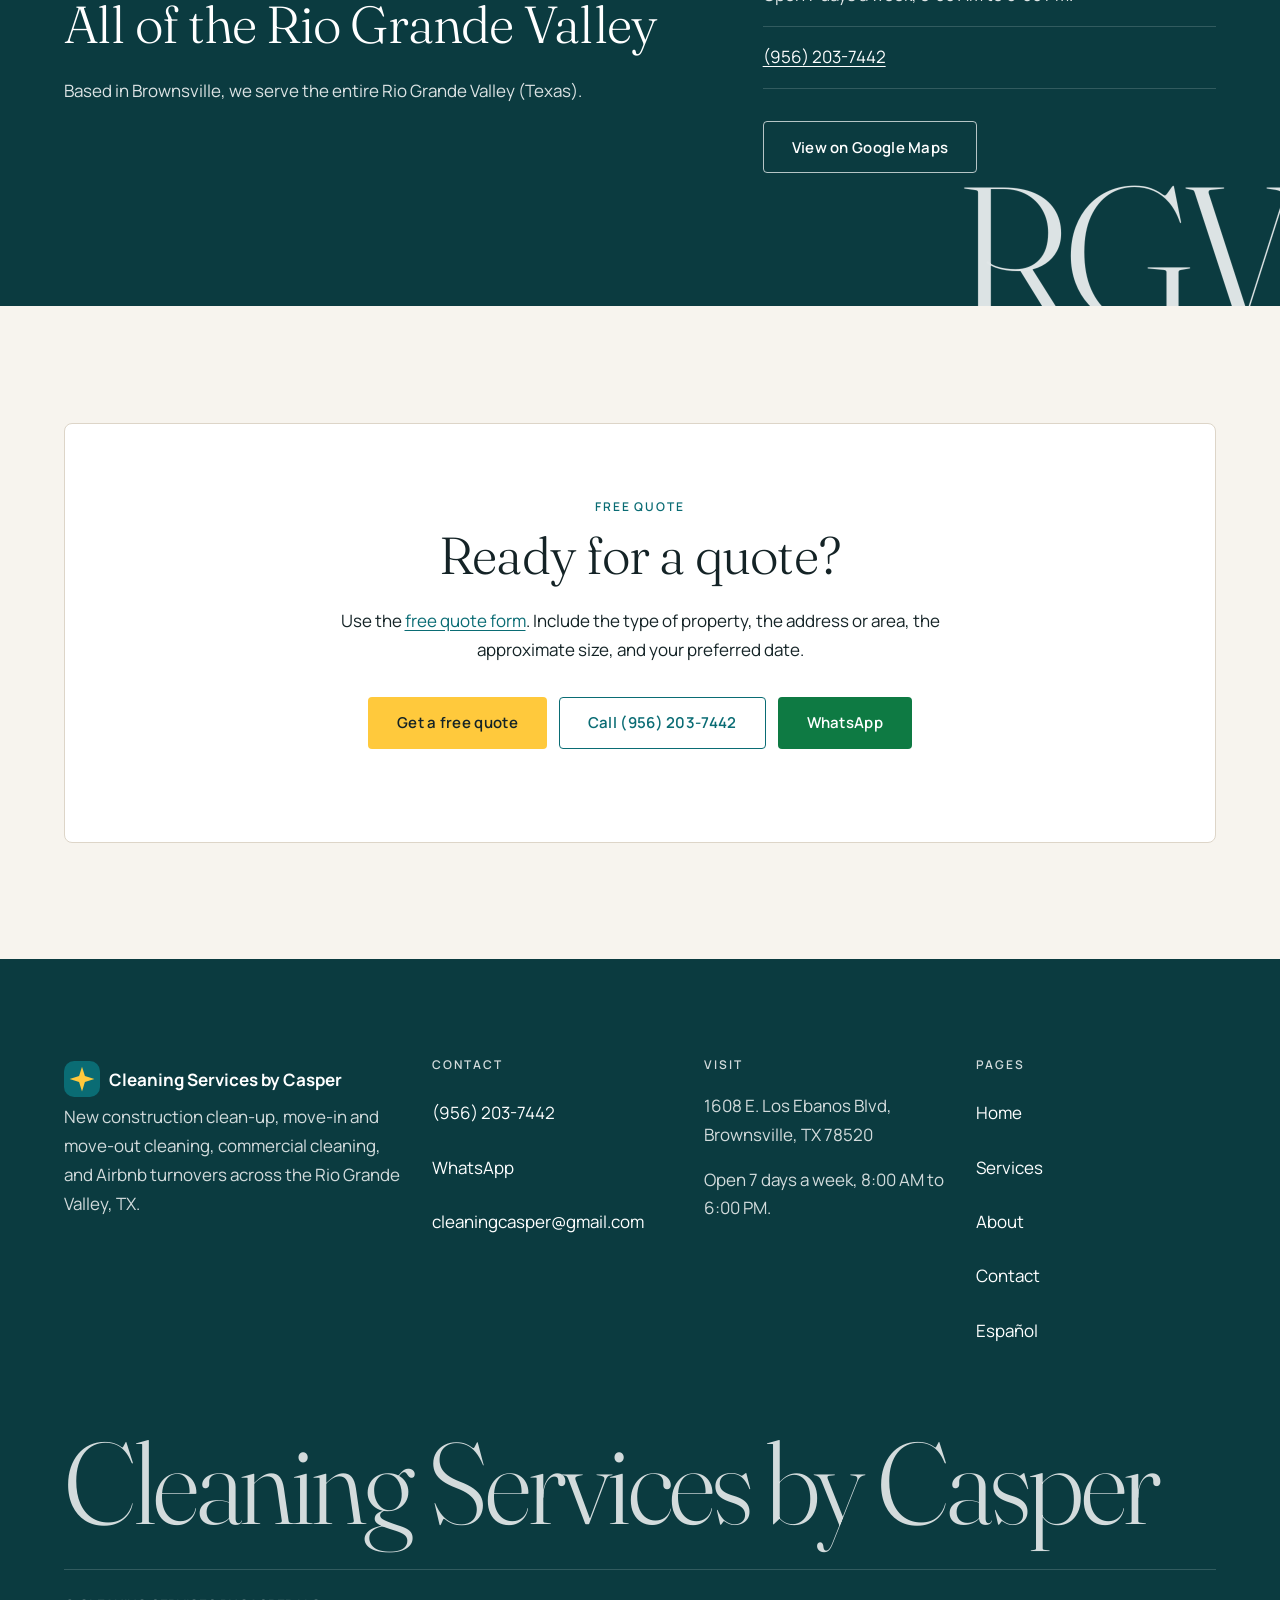
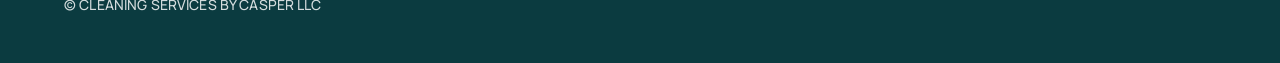
==== commit 1dd0d10f: "Redesign the site with a warmer editorial layout. Use Fraunces headings, an ivory canvas, a full-ble" ====
--- a/index.html
+++ b/index.html
@@ -22,8 +22,11 @@
   <meta name="twitter:title" content="Cleaning Services in Brownsville, TX | Cleaning Services by Casper">
   <meta name="twitter:description" content="Cleaning Services by Casper does new construction clean-up, move-in/move-out, commercial, and Airbnb cleaning in Brownsville and the Rio Grande Valley, TX.">
   <meta name="twitter:image" content="https://cleaningcasper.github.io/cleaning-casper-site/images/hero.webp">
-  <meta name="theme-color" content="#0a6c74">
+  <meta name="theme-color" content="#0B3B40">
   <link rel="icon" type="image/svg+xml" href="data:image/svg+xml,%3Csvg xmlns='http://www.w3.org/2000/svg' viewBox='0 0 32 32'%3E%3Crect width='32' height='32' rx='9' fill='%230a6c74'/%3E%3Cpath fill='%23ffc93c' d='M16 5l2.6 8.4L27 16l-8.4 2.6L16 27l-2.6-8.4L5 16l8.4-2.6z'/%3E%3C/svg%3E">
+  <link rel="preconnect" href="https://fonts.googleapis.com">
+  <link rel="preconnect" href="https://fonts.gstatic.com" crossorigin>
+  <link rel="stylesheet" href="https://fonts.googleapis.com/css2?family=Fraunces:opsz,wght@9..144,300;9..144,400;9..144,500&family=Manrope:wght@400;500;600;700&display=swap">
   <link rel="stylesheet" href="styles.css">
   <script type="application/ld+json">
   {
@@ -103,92 +106,103 @@
     }
   }
   </script>
+  <script src="site.js" defer></script>
 </head>
 <body>
   <a class="skip-link" href="#main">Skip to content</a>
-  <header class="site-header">
+  <header class="site-header site-header--overlay">
     <div class="container header-inner">
       <a class="logo" href="index.html"><svg class="logo-mark" viewBox="0 0 32 32" width="36" height="36" aria-hidden="true" focusable="false"><rect width="32" height="32" rx="9" fill="#0a6c74"/><path fill="#ffc93c" d="M16 5l2.6 8.4L27 16l-8.4 2.6L16 27l-2.6-8.4L5 16l8.4-2.6z"/></svg><span>Cleaning Services <span class="logo-by">by Casper</span></span></a>
-      <nav aria-label="Main">
-        <ul class="nav-list">
+      <a class="header-lang" href="es/index.html" hreflang="es" lang="es">Español</a>
+      <button class="nav-toggle" type="button" aria-expanded="false" aria-controls="site-nav"><span class="visually-hidden">Menu</span><span class="nav-toggle-bars" aria-hidden="true"></span></button>
+      <nav class="site-nav" aria-label="Main">
+        <ul class="nav-list" id="site-nav">
           <li><a href="index.html" aria-current="page">Home</a></li>
           <li><a href="services.html">Services</a></li>
           <li><a href="about.html">About</a></li>
           <li><a href="contact.html">Contact</a></li>
-          <li><a class="nav-lang" href="es/index.html" hreflang="es" lang="es">Español</a></li>
-          <li><a class="nav-cta" href="contact.html#quote">Get a free quote</a></li>
+          <li class="nav-lang-item"><a class="nav-lang" href="es/index.html" hreflang="es" lang="es">Español</a></li>
+          <li class="nav-cta-item"><a class="nav-cta" href="contact.html#quote">Get a free quote</a></li>
         </ul>
       </nav>
     </div>
   </header>
   <main id="main" tabindex="-1">
     <section class="hero">
-      <div class="container hero-inner">
-        <div class="hero-text">
-          <p class="eyebrow">Rio Grande Valley, TX</p>
-          <h1><span class="highlight">Rio Grande Valley</span> cleaning for homes, businesses, and rentals</h1>
-          <p class="lead">Cleaning Services by Casper is based in Brownsville and serves the entire Rio Grande Valley (Texas). Open 7 days a week, 8:00 AM to 6:00 PM. We handle new construction clean-up, move-in and move-out cleaning, commercial cleaning, and Airbnb turnovers. Builders, landlords, and business owners count on us for reliable crews and thorough work, so every space is ready for its next use.</p>
-          <p class="actions"><a class="button button-sun" href="contact.html#quote">Get a free quote</a> <a class="button button-outline" href="services.html">See our services</a></p>
-          <ul class="chips">
-          <li>Construction clean-up</li>
-          <li>Move-in / move-out</li>
-          <li>Commercial cleaning</li>
-          <li>Rental turnovers</li>
-          </ul>
-        </div>
-        <div class="hero-media">
-          <img src="images/hero.webp" srcset="images/hero-640.webp 640w, images/hero-1024.webp 1024w, images/hero.webp 1600w" sizes="(min-width: 56rem) 44rem, 100vw" width="1600" height="900" alt="Person mopping the floor of a bright living room" fetchpriority="high" decoding="async">
-        </div>
-      </div>
-    </section>
-    <section class="section section--sky" aria-labelledby="services-heading">
+      <picture class="hero-media">
+        <img src="images/hero.webp" srcset="images/hero-640.webp 640w, images/hero-1024.webp 1024w, images/hero.webp 1600w" sizes="100vw" width="1600" height="900" alt="Person mopping the floor of a bright living room" fetchpriority="high" decoding="async">
+      </picture>
+      <div class="container--wide hero-inner">
+        <p class="eyebrow">Brownsville · Rio Grande Valley, TX</p>
+        <h1><span class="highlight">Rio Grande Valley</span> cleaning for homes, businesses, and rentals</h1>
+        <p class="lead">New construction clean-up, move-in and move-out cleaning, commercial cleaning, and Airbnb turnovers. Open 7 days a week, 8:00 AM to 6:00 PM.</p>
+        <p class="actions">
+          <a class="button button-sun" href="contact.html#quote">Get a free quote</a>
+          <a class="button button-ghost" href="services.html">See our services</a>
+        </p>
+        <p class="hero-call">Or call or text <a href="tel:+19562037442">(956) 203-7442</a></p>
+      </div>
+    </section>
+    <section class="statement-band" aria-labelledby="statement-heading">
+      <div class="container">
+        <svg class="statement-mark" viewBox="0 0 32 32" width="40" height="40" aria-hidden="true" focusable="false"><rect width="32" height="32" rx="9" fill="#0a6c74"/><path fill="#ffc93c" d="M16 5l2.6 8.4L27 16l-8.4 2.6L16 27l-2.6-8.4L5 16l8.4-2.6z"/></svg>
+        <p class="statement" id="statement-heading">Cleaning Services by Casper is based in Brownsville and serves the entire Rio Grande Valley (Texas). Builders, landlords, and business owners count on us for reliable crews and thorough work, so every space is ready for its next use.</p>
+        <ul class="facts">
+          <li>Open 7 days a week</li>
+          <li>8:00 AM to 6:00 PM</li>
+          <li>All of the Rio Grande Valley</li>
+          <li>Free quotes</li>
+        </ul>
+      </div>
+    </section>
+    <section class="section" aria-labelledby="services-heading">
       <div class="container">
         <div class="section-head">
           <p class="kicker">What we do</p>
           <h2 id="services-heading">Four kinds of cleaning, one free quote away</h2>
           <p>Pick the service that fits your space. Each one links to a plain list of what the job generally covers.</p>
         </div>
-        <div class="card-grid">
-          <article class="card card--teal">
-            <div class="card-media"><img src="images/service-construction.webp" srcset="images/service-construction-480.webp 480w, images/service-construction.webp 800w" sizes="(min-width: 64rem) 16rem, (min-width: 40rem) 50vw, 100vw" width="800" height="533" alt="Bright new kitchen with white cabinets and wood floors in an empty home" loading="lazy" decoding="async"></div>
-            <div class="card-body">
-              <span class="card-icon"><svg viewBox="0 0 24 24" width="26" height="26" fill="none" stroke="currentColor" stroke-width="2" stroke-linecap="round" stroke-linejoin="round" aria-hidden="true" focusable="false"><path d="M3 21h18"/><path d="M5 21V10l7-5 7 5v11"/><path d="M9 21v-6h6v6"/><path d="M17 3l3 3"/></svg></span>
-              <h3>New construction clean-up</h3>
-              <p>Clearing construction dust and debris and cleaning surfaces after building or remodeling work.</p>
-              <a class="card-link" href="services.html#construction">What this covers<span class="visually-hidden">: New construction clean-up</span></a>
-            </div>
-          </article>
-          <article class="card card--sun">
-            <div class="card-media"><img src="images/service-move.webp" srcset="images/service-move-480.webp 480w, images/service-move.webp 800w" sizes="(min-width: 64rem) 16rem, (min-width: 40rem) 50vw, 100vw" width="800" height="533" alt="Empty room with white walls and light wood floors" loading="lazy" decoding="async"></div>
-            <div class="card-body">
-              <span class="card-icon"><svg viewBox="0 0 24 24" width="26" height="26" fill="none" stroke="currentColor" stroke-width="2" stroke-linecap="round" stroke-linejoin="round" aria-hidden="true" focusable="false"><path d="M3 8l9-5 9 5v8l-9 5-9-5z"/><path d="M3 8l9 5 9-5"/><path d="M12 13v8"/></svg></span>
-              <h3>Move-in / move-out cleaning</h3>
-              <p>Cleaning homes and units, usually empty, before a new occupant moves in or after one moves out.</p>
-              <a class="card-link" href="services.html#move">What this covers<span class="visually-hidden">: Move-in / move-out cleaning</span></a>
-            </div>
-          </article>
-          <article class="card card--coral">
-            <div class="card-media"><img src="images/service-commercial.webp" srcset="images/service-commercial-480.webp 480w, images/service-commercial.webp 800w" sizes="(min-width: 64rem) 16rem, (min-width: 40rem) 50vw, 100vw" width="800" height="533" alt="Open office lounge with tables, stools, and a light tiled floor" loading="lazy" decoding="async"></div>
-            <div class="card-body">
-              <span class="card-icon"><svg viewBox="0 0 24 24" width="26" height="26" fill="none" stroke="currentColor" stroke-width="2" stroke-linecap="round" stroke-linejoin="round" aria-hidden="true" focusable="false"><rect x="4" y="3" width="16" height="18" rx="1"/><path d="M9 7h1M14 7h1M9 11h1M14 11h1M9 15h1M14 15h1"/><path d="M10 21v-3h4v3"/></svg></span>
-              <h3>Commercial cleaning</h3>
-              <p>Cleaning offices and other business spaces, covering the areas you ask us to handle.</p>
-              <a class="card-link" href="services.html#commercial">What this covers<span class="visually-hidden">: Commercial cleaning</span></a>
-            </div>
-          </article>
-          <article class="card card--sky">
-            <div class="card-media"><img src="images/service-airbnb.webp" srcset="images/service-airbnb-480.webp 480w, images/service-airbnb.webp 800w" sizes="(min-width: 64rem) 16rem, (min-width: 40rem) 50vw, 100vw" width="800" height="533" alt="Made bed with white linens and folded towels next to a window" loading="lazy" decoding="async"></div>
-            <div class="card-body">
-              <span class="card-icon"><svg viewBox="0 0 24 24" width="26" height="26" fill="none" stroke="currentColor" stroke-width="2" stroke-linecap="round" stroke-linejoin="round" aria-hidden="true" focusable="false"><path d="M3 18V7"/><path d="M3 14h18v4"/><path d="M21 14v-3a3 3 0 0 0-3-3h-7v6"/><circle cx="7" cy="11" r="2"/></svg></span>
-              <h3>Airbnb / short-term rental cleaning</h3>
-              <p>Cleaning rentals between guest stays, before the next check-in.</p>
-              <a class="card-link" href="services.html#airbnb">What this covers<span class="visually-hidden">: Airbnb / short-term rental cleaning</span></a>
-            </div>
-          </article>
-        </div>
-      </div>
-    </section>
-    <section class="section section--cream" aria-labelledby="steps-heading">
+      </div>
+      <div class="service-rows container--wide">
+        <article class="service-row">
+          <div class="service-row-media"><img src="images/service-construction.webp" srcset="images/service-construction-480.webp 480w, images/service-construction.webp 800w" sizes="(min-width: 64rem) 42rem, 100vw" width="800" height="533" alt="Bright new kitchen with white cabinets and wood floors in an empty home" loading="lazy" decoding="async"></div>
+          <div class="service-row-body">
+            <p class="eyebrow">01</p>
+            <h3>New construction clean-up</h3>
+            <p>Clearing construction dust and debris and cleaning surfaces after building or remodeling work.</p>
+            <a class="card-link" href="services.html#construction">What this covers<span class="visually-hidden">: New construction clean-up</span></a>
+          </div>
+        </article>
+        <article class="service-row">
+          <div class="service-row-media"><img src="images/service-move.webp" srcset="images/service-move-480.webp 480w, images/service-move.webp 800w" sizes="(min-width: 64rem) 42rem, 100vw" width="800" height="533" alt="Empty room with white walls and light wood floors" loading="lazy" decoding="async"></div>
+          <div class="service-row-body">
+            <p class="eyebrow">02</p>
+            <h3>Move-in / move-out cleaning</h3>
+            <p>Cleaning homes and units, usually empty, before a new occupant moves in or after one moves out.</p>
+            <a class="card-link" href="services.html#move">What this covers<span class="visually-hidden">: Move-in / move-out cleaning</span></a>
+          </div>
+        </article>
+        <article class="service-row">
+          <div class="service-row-media"><img src="images/service-commercial.webp" srcset="images/service-commercial-480.webp 480w, images/service-commercial.webp 800w" sizes="(min-width: 64rem) 42rem, 100vw" width="800" height="533" alt="Open office lounge with tables, stools, and a light tiled floor" loading="lazy" decoding="async"></div>
+          <div class="service-row-body">
+            <p class="eyebrow">03</p>
+            <h3>Commercial cleaning</h3>
+            <p>Cleaning offices and other business spaces, covering the areas you ask us to handle.</p>
+            <a class="card-link" href="services.html#commercial">What this covers<span class="visually-hidden">: Commercial cleaning</span></a>
+          </div>
+        </article>
+        <article class="service-row">
+          <div class="service-row-media"><img src="images/service-airbnb.webp" srcset="images/service-airbnb-480.webp 480w, images/service-airbnb.webp 800w" sizes="(min-width: 64rem) 42rem, 100vw" width="800" height="533" alt="Made bed with white linens and folded towels next to a window" loading="lazy" decoding="async"></div>
+          <div class="service-row-body">
+            <p class="eyebrow">04</p>
+            <h3>Airbnb / short-term rental cleaning</h3>
+            <p>Cleaning rentals between guest stays, before the next check-in.</p>
+            <a class="card-link" href="services.html#airbnb">What this covers<span class="visually-hidden">: Airbnb / short-term rental cleaning</span></a>
+          </div>
+        </article>
+      </div>
+    </section>
+    <section class="section section-sand" aria-labelledby="steps-heading">
       <div class="container">
         <div class="section-head">
           <p class="kicker">How it works</p>
@@ -201,14 +215,35 @@
         </ol>
       </div>
     </section>
-    <section class="section" aria-labelledby="quote-heading">
+    <section class="area-band" aria-labelledby="area-heading">
+      <p class="area-mark" aria-hidden="true">RGV</p>
+      <div class="container area-grid">
+        <div>
+          <p class="eyebrow">Service area</p>
+          <h2 id="area-heading">All of the Rio Grande Valley</h2>
+          <p>Based in Brownsville, we serve the entire Rio Grande Valley (Texas).</p>
+        </div>
+        <address>
+          <ul class="area-list">
+            <li>1608 E. Los Ebanos Blvd, Brownsville, TX 78520</li>
+            <li>Open 7 days a week, 8:00 AM to 6:00 PM.</li>
+            <li><a href="tel:+19562037442">(956) 203-7442</a></li>
+            <li><a class="button button-ghost" href="https://www.google.com/maps/search/?api=1&amp;query=1608+E.+Los+Ebanos+Blvd+Brownsville+TX+78520">View on Google Maps</a></li>
+          </ul>
+        </address>
+      </div>
+    </section>
+    <section class="section cta-wrap" aria-labelledby="quote-heading">
       <div class="container">
         <div class="cta-band">
-          <div>
-            <h2 id="quote-heading">Ready for a quote?</h2>
-            <p>Use the <a href="contact.html#quote">free quote form</a>. Include the type of property, the address or area, the approximate size, and your preferred date.</p>
-          </div>
-          <p class="actions"><a class="button button-sun" href="contact.html#quote">Get a free quote</a></p>
+          <p class="eyebrow">Free quote</p>
+          <h2 id="quote-heading">Ready for a quote?</h2>
+          <p>Use the <a href="contact.html#quote">free quote form</a>. Include the type of property, the address or area, the approximate size, and your preferred date.</p>
+          <p class="actions">
+            <a class="button button-sun" href="contact.html#quote">Get a free quote</a>
+            <a class="button button-outline" href="tel:+19562037442">Call (956) 203-7442</a>
+            <a class="button button-wa" href="https://wa.me/19562037442?text=Hi%2C%20I%27d%20like%20a%20cleaning%20quote.">WhatsApp</a>
+          </p>
         </div>
       </div>
     </section>
@@ -217,21 +252,44 @@
     <div class="container">
       <div class="footer-grid">
         <div>
-          <p class="footer-name">Cleaning Services by Casper</p>
+          <a class="logo" href="index.html"><svg class="logo-mark" viewBox="0 0 32 32" width="36" height="36" aria-hidden="true" focusable="false"><rect width="32" height="32" rx="9" fill="#0a6c74"/><path fill="#ffc93c" d="M16 5l2.6 8.4L27 16l-8.4 2.6L16 27l-2.6-8.4L5 16l8.4-2.6z"/></svg><span>Cleaning Services <span class="logo-by">by Casper</span></span></a>
           <p>New construction clean-up, move-in and move-out cleaning, commercial cleaning, and Airbnb turnovers across the Rio Grande Valley, TX.</p>
         </div>
-        <address>
-          <ul class="contact-list">
-            <li>1608 E. Los Ebanos Blvd, Brownsville, TX 78520</li>
+        <div>
+          <p class="footer-title">Contact</p>
+          <ul>
+            <li><a href="tel:+19562037442">(956) 203-7442</a></li>
+            <li><a href="https://wa.me/19562037442?text=Hi%2C%20I%27d%20like%20a%20cleaning%20quote.">WhatsApp</a></li>
             <li><a href="mailto:cleaningcasper@gmail.com">cleaningcasper@gmail.com</a></li>
-            <li><a href="tel:+19562037442">(956) 203-7442</a></li>
-            <li>Open 7 days a week, 8:00 AM to 6:00 PM.</li>
           </ul>
-        </address>
-      </div>
+        </div>
+        <div>
+          <p class="footer-title">Visit</p>
+          <address>
+            <p>1608 E. Los Ebanos Blvd, Brownsville, TX 78520</p>
+            <p>Open 7 days a week, 8:00 AM to 6:00 PM.</p>
+          </address>
+        </div>
+        <div>
+          <p class="footer-title">Pages</p>
+          <ul>
+            <li><a href="index.html">Home</a></li>
+            <li><a href="services.html">Services</a></li>
+            <li><a href="about.html">About</a></li>
+            <li><a href="contact.html">Contact</a></li>
+            <li><a href="es/index.html" hreflang="es" lang="es">Español</a></li>
+          </ul>
+        </div>
+      </div>
+      <p class="footer-wordmark" aria-hidden="true">Cleaning Services by Casper</p>
       <p class="legal">&copy; CLEANING SERVICES BY CASPER LLC</p>
     </div>
   </footer>
+  <nav class="action-bar" aria-label="Quick contact">
+    <a href="tel:+19562037442"><svg viewBox="0 0 24 24" width="18" height="18" fill="none" stroke="currentColor" stroke-width="2" stroke-linecap="round" stroke-linejoin="round" aria-hidden="true" focusable="false"><path d="M22 16.9v3a2 2 0 0 1-2.2 2 19.8 19.8 0 0 1-8.6-3.1 19.5 19.5 0 0 1-6-6 19.8 19.8 0 0 1-3.1-8.7A2 2 0 0 1 4 2h3a2 2 0 0 1 2 1.7c.1.9.3 1.8.6 2.6a2 2 0 0 1-.5 2.1L8 9.9a16 16 0 0 0 6 6l1.5-1.1a2 2 0 0 1 2.1-.5c.8.3 1.7.5 2.6.6a2 2 0 0 1 1.8 2z"/></svg>Call</a>
+    <a href="https://wa.me/19562037442?text=Hi%2C%20I%27d%20like%20a%20cleaning%20quote."><svg viewBox="0 0 24 24" width="18" height="18" fill="none" stroke="currentColor" stroke-width="2" stroke-linecap="round" stroke-linejoin="round" aria-hidden="true" focusable="false"><path d="M4 20l1.5-4A8 8 0 1 1 9 19.3z"/><path d="M9 10h6M9 13h4"/></svg>WhatsApp</a>
+    <a class="action-bar-cta" href="contact.html#quote">Get a free quote</a>
+  </nav>
   <a class="wa-float" href="https://wa.me/19562037442?text=Hi%2C%20I%27d%20like%20a%20cleaning%20quote." aria-label="Chat with us on WhatsApp"><svg viewBox="0 0 24 24" width="26" height="26" fill="none" stroke="currentColor" stroke-width="2" stroke-linecap="round" stroke-linejoin="round" aria-hidden="true" focusable="false"><path d="M4 20l1.5-4A8 8 0 1 1 9 19.3z"/><path d="M9 10h6M9 13h4"/></svg></a>
 </body>
 </html>
--- a/styles.css
+++ b/styles.css
@@ -1,591 +1,470 @@
-/* Cleaning Services by Casper - shared styles (mobile-first). Draft by Grok CLI, edited. */
+/* Cleaning Services by Casper — refined layout. */
 :root {
-  --primary: #0a6c74;
-  --primary-dark: #07525a;
-  --sun: #ffc93c;
-  --sun-dark: #f0b000;
-  --coral: #e4572e;
-  --sky: #e6f5f6;
-  --cream: #fff6dc;
-  --text: #1c2326;
-  --muted: #4b5a5e;
-  --line: #d6e6e8;
-  --footer: #0c3a40;
-  --wa: #0e7a43;
+  --teal: #0A6C74;
+  --sun: #FFC93C;
+  --teal-700: #08585F;
+  --teal-900: #0B3B40;
+  --teal-950: #082A2E;
+  --teal-50: #E6F0EF;
+  --sun-600: #F2B415;
+  --sun-50: #FFF4D6;
+  --ivory: #F7F4EE;
+  --sand: #EEE8DD;
+  --white: #FFFFFF;
+  --ink: #142326;
+  --muted: #56635F;
+  --line: #DDD5C8;
+  --line-dark: rgba(255,255,255,.16);
+  --wa: #0E7A43;
+  --font-display: "Fraunces", "Iowan Old Style", Georgia, serif;
+  --font-body: "Manrope", system-ui, -apple-system, "Segoe UI", Roboto, Arial, sans-serif;
+  --s-1: .25rem; --s-2: .5rem; --s-3: .75rem; --s-4: 1rem; --s-5: 1.5rem;
+  --s-6: 2rem; --s-7: 3rem; --s-8: 4rem; --s-9: 6rem; --s-10: 8rem;
+  --section-y: clamp(4rem, 2.5rem + 6vw, 8rem);
+  --gutter: clamp(1.25rem, 4vw, 2.5rem);
+  --max: 72rem;
+  --max-wide: 84rem;
+  --measure: 38rem;
+  --r-sm: 4px;
+  --r-md: 8px;
+  --header-h: 64px;
+}
+@media (min-width: 64rem) {
+  :root { --header-h: 72px; }
 }
 *, *::before, *::after { box-sizing: border-box; }
-[hidden] { display: none !important; }
 html { scroll-behavior: smooth; }
 body {
   margin: 0;
-  color: var(--text);
-  background: #fff;
-  font-family: system-ui, -apple-system, "Segoe UI", Roboto, Helvetica, Arial, sans-serif;
+  color: var(--ink);
+  background: var(--ivory);
+  font-family: var(--font-body);
   font-size: 1.0625rem;
-  line-height: 1.6;
-}
-img { max-width: 100%; height: auto; }
-a { color: var(--primary); text-underline-offset: .18em; }
-:focus-visible { outline: 3px solid var(--primary); outline-offset: 3px; }
+  font-weight: 400;
+  line-height: 1.7;
+  -webkit-font-smoothing: antialiased;
+}
+img { max-width: 100%; height: auto; display: block; }
+a { color: var(--teal); text-underline-offset: .18em; }
+p { margin: 0 0 1rem; max-width: var(--measure); text-wrap: pretty; }
+h1, h2, h3 {
+  font-family: var(--font-display);
+  font-weight: 300;
+  color: var(--ink);
+  font-optical-sizing: auto;
+  text-wrap: balance;
+  line-height: 1.08;
+}
+h1 { font-size: clamp(2.4rem, 1.4rem + 3.4vw, 4rem); letter-spacing: -.02em; line-height: 1.05; margin: 0 0 var(--s-5); }
+h2 { font-size: clamp(2rem, 1.2rem + 2.6vw, 3.25rem); letter-spacing: -.015em; margin: 0 0 var(--s-5); }
+h3 { font-size: clamp(1.5rem, 1.2rem + 1vw, 2rem); font-weight: 400; letter-spacing: -.01em; line-height: 1.15; margin: 0 0 var(--s-3); }
+.highlight { font-style: italic; font-variation-settings: "opsz" 144, "SOFT" 100; }
+:focus-visible { outline: 2px solid var(--teal); outline-offset: 3px; }
+.hero :focus-visible,
+.area-band :focus-visible,
 .site-footer :focus-visible,
-.cta-band :focus-visible { outline-color: #fff; }
-h1, h2, h3 { line-height: 1.15; font-weight: 800; }
-h1 { font-size: clamp(2rem, 1rem + 4vw, 3.3rem); letter-spacing: -.02em; color: var(--text); margin: .4rem 0 .75rem; }
-h2 { font-size: clamp(1.6rem, 1rem + 1.6vw, 2.3rem); margin: .3rem 0 .6rem; }
-h3 { font-size: 1.15rem; margin: .6rem 0 .35rem; }
-p { margin: 0 0 1rem; }
+.site-header--overlay:not(.is-scrolled) :focus-visible { outline-color: #fff; }
 .skip-link {
-  position: absolute;
-  left: 1rem;
-  top: .75rem;
-  z-index: 80;
-  display: inline-flex;
-  align-items: center;
-  min-height: 48px;
-  padding: .7rem 1.1rem;
-  background: #fff;
-  color: var(--primary);
-  font-weight: 800;
-  text-decoration: none;
-  border-radius: 999px;
-  box-shadow: 0 10px 30px rgba(12,58,64,.10);
+  position: absolute; left: 1rem; top: .75rem; z-index: 80;
+  display: inline-flex; align-items: center; min-height: 48px; padding: .7rem 1.1rem;
+  background: #fff; color: var(--teal); font-weight: 600; text-decoration: none; border-radius: var(--r-sm);
   transform: translateY(-200%);
 }
-.skip-link:focus,
-.skip-link:focus-visible { transform: none; }
+.skip-link:focus, .skip-link:focus-visible { transform: none; }
 .visually-hidden {
-  position: absolute !important;
-  width: 1px;
-  height: 1px;
-  padding: 0;
-  margin: -1px;
-  overflow: hidden;
-  clip: rect(0 0 0 0);
-  clip-path: inset(50%);
-  white-space: nowrap;
-  border: 0;
-}
-.container { width: min(100% - 2rem, 70rem); margin-inline: auto; }
-.narrow { max-width: 44rem; margin-inline: auto; }
+  position: absolute !important; width: 1px; height: 1px; padding: 0; margin: -1px;
+  overflow: hidden; clip: rect(0 0 0 0); clip-path: inset(50%); white-space: nowrap; border: 0;
+}
+.container { width: min(100% - 2 * var(--gutter), var(--max)); margin-inline: auto; }
+.container--wide { width: min(100% - 2 * var(--gutter), var(--max-wide)); margin-inline: auto; }
+.narrow { max-width: 44rem; }
+.section { padding-block: var(--section-y); }
+.section-head { max-width: 44rem; margin: 0 auto var(--s-8); text-align: center; }
+.section-head p { margin-inline: auto; }
+.kicker, .eyebrow {
+  font-family: var(--font-body); font-weight: 600; font-size: .75rem; line-height: 1.2;
+  letter-spacing: .16em; text-transform: uppercase; color: var(--teal); margin: 0 0 var(--s-3);
+}
+.lead { font-size: clamp(1.125rem, 1rem + .4vw, 1.25rem); line-height: 1.6; }
+.statement {
+  font-family: var(--font-display); font-weight: 300; font-optical-sizing: auto;
+  font-size: clamp(1.5rem, 1.05rem + 1.6vw, 2.25rem); line-height: 1.3; letter-spacing: -.01em;
+  max-width: 54rem; margin-inline: auto; color: var(--ink);
+}
+
 .site-header {
-  position: relative;
-  z-index: 30;
-  background: #fff;
-  box-shadow: 0 1px 8px rgba(12,58,64,.08);
+  position: sticky; top: 0; z-index: 40; height: var(--header-h);
+  background: color-mix(in srgb, var(--ivory) 92%, transparent);
+  backdrop-filter: blur(10px);
+  border-bottom: 1px solid var(--line);
 }
 .header-inner {
-  display: flex;
-  flex-wrap: wrap;
-  align-items: center;
-  justify-content: space-between;
-  gap: .25rem 1rem;
-  padding: .4rem 0;
+  display: flex; align-items: center; gap: .35rem; height: 100%;
 }
 .logo {
-  display: flex;
-  align-items: center;
-  gap: .55rem;
-  min-height: 48px;
-  color: var(--text);
-  font-weight: 800;
-  font-size: 1.15rem;
-  text-decoration: none;
-}
-.logo-mark,
-.logo-mark svg { width: 2.25rem; height: 2.25rem; display: block; flex: none; }
+  display: flex; align-items: center; gap: .55rem; min-height: 48px; min-width: 0;
+  color: var(--ink); font-family: var(--font-body); font-weight: 700; font-size: 1.0625rem;
+  line-height: 1.15; text-decoration: none; letter-spacing: 0;
+}
+.logo-by { color: var(--teal); }
+.logo-mark { width: 2.25rem; height: 2.25rem; flex: none; }
+.site-nav { min-width: 0; }
 .nav-list {
-  display: flex;
-  flex-wrap: wrap;
-  align-items: center;
-  gap: .15rem .25rem;
-  list-style: none;
-  margin: 0;
-  padding: 0;
+  display: flex; flex-wrap: wrap; align-items: center; gap: .1rem;
+  list-style: none; margin: 0; padding: 0;
 }
 .nav-list a {
-  display: inline-flex;
-  align-items: center;
-  min-height: 48px;
-  padding: .4rem .85rem;
-  color: var(--text);
-  font-weight: 700;
-  text-decoration: none;
-  border-radius: 999px;
-}
-.nav-list a:hover { background: var(--sky); }
-.nav-list a[aria-current=page] {
-  color: var(--primary);
-  background: var(--sky);
-  text-decoration: underline;
-  text-underline-offset: .2em;
-}
-.nav-list .nav-cta { background: var(--sun); color: var(--text); font-weight: 800; }
-.nav-list .nav-cta:hover { background: var(--sun-dark); color: var(--text); }
-.nav-list .nav-lang {
-  border: 2px solid var(--line);
-  font-size: .95rem;
-}
-.nav-list .nav-lang:hover { border-color: var(--primary); }
-.hero {
-  position: relative;
-  overflow: hidden;
-  background: linear-gradient(180deg, var(--sky), #fff);
-  padding: 2.25rem 0 3rem;
-}
-.hero::before {
-  content: "";
-  position: absolute;
-  z-index: 0;
-  width: 22rem;
-  height: 22rem;
-  right: -6rem;
-  top: -8rem;
-  border-radius: 50%;
-  background: radial-gradient(circle, var(--sun) 0%, rgba(255,201,60,0) 70%);
-  pointer-events: none;
-}
-.hero-inner {
-  position: relative;
-  z-index: 1;
-  display: grid;
-  gap: 1.75rem;
-  align-items: center;
-}
-.eyebrow {
-  display: inline-flex;
-  align-items: center;
-  min-height: 2rem;
-  margin: 0;
-  padding: .3rem .8rem;
-  background: var(--cream);
-  color: #7a4d00;
-  font-size: .78rem;
-  font-weight: 800;
-  letter-spacing: .08em;
-  text-transform: uppercase;
-  border-radius: 999px;
-}
-h1 .highlight {
-  background-image: linear-gradient(var(--sun), var(--sun));
-  background-repeat: no-repeat;
-  background-size: 100% .38em;
-  background-position: 0 88%;
-}
-.lead { color: var(--muted); font-size: 1.125rem; max-width: 40rem; }
-.actions { display: flex; flex-wrap: wrap; gap: .75rem; }
-.hero-media img {
-  width: 100%;
-  height: auto;
-  aspect-ratio: 16/9;
-  object-fit: cover;
-  display: block;
-  border-radius: 24px;
-  transform: none;
-  box-shadow: 0 18px 40px rgba(12,58,64,.16);
-}
-.chips {
-  display: flex;
-  flex-wrap: wrap;
-  gap: .5rem;
-  list-style: none;
-  margin: 1.15rem 0 0;
-  padding: 0;
-}
-.chips li {
-  display: inline-flex;
-  align-items: center;
-  gap: .45rem;
-  padding: .35rem .75rem;
-  background: #fff;
-  border: 1px solid var(--line);
-  border-radius: 999px;
-  font-size: .9rem;
-  font-weight: 700;
-}
-.chips li::before {
-  content: "";
-  width: .55rem;
-  height: .55rem;
-  flex: none;
-  border-radius: 50%;
-  background: var(--coral);
-}
+  display: inline-flex; align-items: center; min-height: 48px; padding: 0 .9rem;
+  color: var(--ink); font-weight: 500; font-size: .9375rem; letter-spacing: .01em;
+  text-decoration: none; border-radius: 0;
+}
+.nav-list a:hover {
+  background: none; text-decoration: underline; text-decoration-thickness: 1px;
+  text-underline-offset: .5em; text-decoration-color: color-mix(in srgb, var(--teal) 40%, transparent);
+}
+.nav-list a[aria-current="page"] {
+  background: none; color: var(--ink); text-decoration: underline; text-decoration-thickness: 1px;
+  text-underline-offset: .5em; text-decoration-color: var(--teal);
+}
+.nav-list .nav-lang { border-left: 1px solid var(--line); padding-left: 1rem; margin-left: .25rem; }
+.nav-cta {
+  background: var(--sun) !important; color: var(--ink) !important; font-weight: 600 !important;
+  letter-spacing: .02em; min-height: 44px; padding: 0 1.25rem; border-radius: var(--r-sm);
+  text-decoration: none !important;
+}
+.nav-cta:hover { background: var(--sun-600) !important; }
+.header-lang {
+  margin-left: auto; display: inline-flex; align-items: center; min-height: 48px; padding: 0 .5rem;
+  color: var(--ink); font-weight: 500; font-size: .9375rem; text-decoration: none;
+}
+.nav-toggle {
+  width: 48px; height: 48px; margin-left: .15rem; padding: 0; border: 0; background: transparent;
+  color: var(--ink); display: inline-flex; align-items: center; justify-content: center; cursor: pointer;
+}
+.nav-toggle-bars, .nav-toggle-bars::before, .nav-toggle-bars::after {
+  display: block; width: 22px; height: 2px; background: currentColor; position: relative;
+}
+.nav-toggle-bars::before, .nav-toggle-bars::after { content: ""; position: absolute; left: 0; }
+.nav-toggle-bars::before { top: -7px; }
+.nav-toggle-bars::after { top: 7px; }
+@media (max-width: 63.99rem) {
+  .logo { flex: 1 1 auto; font-size: .95rem; max-width: 12.5rem; }
+  .header-lang, .nav-toggle { flex: none; }
+  html.js .nav-list { display: none; }
+  html.js body.nav-open .nav-list {
+    display: flex; flex-direction: column; align-items: stretch; gap: 0;
+    position: absolute; left: 0; right: 0; top: 100%; z-index: 50;
+    background: var(--ivory); border-bottom: 1px solid var(--line);
+    padding: .25rem var(--gutter) 1rem; max-height: calc(100svh - var(--header-h)); overflow: auto;
+  }
+  html.js body.nav-open .nav-list a {
+    min-height: 56px; width: 100%; border-bottom: 1px solid var(--line); padding-inline: 0;
+  }
+  html.js body.nav-open .nav-cta { width: 100%; justify-content: center; margin-top: .75rem; border-bottom: 0; }
+  .nav-lang-item { display: none; }
+}
+@media (min-width: 64rem) {
+  .header-lang, .nav-toggle { display: none; }
+  .logo { flex: 0 0 auto; max-width: none; }
+  .site-nav { margin-left: auto; }
+}
+@media (min-width: 64rem) and (max-width: 75rem) {
+  .nav-list a { padding-inline: .6rem; }
+  .nav-cta { padding-inline: .85rem; }
+}
+.site-header--overlay {
+  position: fixed; inset: 0 0 auto 0; background: transparent; border-bottom-color: transparent;
+  backdrop-filter: none; box-shadow: none;
+}
+@media (min-width: 64rem) {
+  /* The hero gradient is light on the right, where the nav sits. A short scrim keeps white nav text readable. */
+  .site-header--overlay:not(.is-scrolled) {
+    background: linear-gradient(180deg, rgba(8,42,46,.72) 0%, rgba(8,42,46,.5) 100%);
+  }
+}
+.site-header--overlay:not(.is-scrolled) .logo,
+.site-header--overlay:not(.is-scrolled) .logo-by,
+.site-header--overlay:not(.is-scrolled) .nav-list a:not(.nav-cta),
+.site-header--overlay:not(.is-scrolled) .header-lang,
+.site-header--overlay:not(.is-scrolled) .nav-toggle { color: #fff; }
+.site-header--overlay:not(.is-scrolled) .nav-lang { border-left-color: rgba(255,255,255,.3); }
+.site-header--overlay:not(.is-scrolled) .nav-list a[aria-current="page"] { text-decoration-color: #fff; }
+.site-header--overlay:not(.is-scrolled) .nav-list a:hover:not(.nav-cta) { text-decoration-color: rgba(255,255,255,.4); }
+.site-header--overlay.is-scrolled,
+.site-header.is-scrolled {
+  background: color-mix(in srgb, var(--ivory) 92%, transparent);
+  backdrop-filter: blur(10px);
+  border-bottom: 1px solid var(--line);
+  box-shadow: 0 8px 24px rgba(8,42,46,.08);
+}
+@media (max-width: 63.99rem) {
+  .site-header--overlay,
+  .site-header--overlay:not(.is-scrolled) {
+    position: sticky; background: color-mix(in srgb, var(--ivory) 92%, transparent);
+    backdrop-filter: blur(10px); border-bottom: 1px solid var(--line);
+  }
+  .site-header--overlay .logo,
+  .site-header--overlay:not(.is-scrolled) .logo,
+  .site-header--overlay .logo-by,
+  .site-header--overlay:not(.is-scrolled) .logo-by,
+  .site-header--overlay .header-lang,
+  .site-header--overlay:not(.is-scrolled) .header-lang,
+  .site-header--overlay .nav-toggle,
+  .site-header--overlay:not(.is-scrolled) .nav-toggle,
+  .site-header--overlay .nav-list a:not(.nav-cta),
+  .site-header--overlay:not(.is-scrolled) .nav-list a:not(.nav-cta) { color: var(--ink); }
+  .site-header--overlay .nav-list a[aria-current="page"],
+  .site-header--overlay:not(.is-scrolled) .nav-list a[aria-current="page"] { text-decoration-color: var(--teal); }
+}
+
 .button {
-  display: inline-flex;
-  align-items: center;
-  justify-content: center;
-  gap: .5rem;
-  min-height: 48px;
-  padding: .8rem 1.5rem;
-  border: 2px solid transparent;
-  border-radius: 999px;
-  background: var(--primary);
-  color: #fff;
-  font: inherit;
-  font-weight: 800;
-  line-height: 1.1;
-  text-decoration: none;
-  cursor: pointer;
-  transition: background .15s ease, transform .15s ease;
-}
-.button:hover { background: var(--primary-dark); color: #fff; transform: translateY(-1px); }
-.button-sun { background: var(--sun); color: var(--text); }
-.button-sun:hover { background: var(--sun-dark); color: var(--text); }
-.button-outline { background: #fff; color: var(--primary); border: 2px solid var(--primary); }
-.button-outline:hover { background: var(--sky); color: var(--primary-dark); }
+  display: inline-flex; align-items: center; justify-content: center; gap: .5rem;
+  min-height: 52px; padding: 0 1.75rem; border: 1px solid transparent; border-radius: var(--r-sm);
+  font: 600 .9375rem/1 var(--font-body); letter-spacing: .02em; text-decoration: none; text-align: center;
+  background: var(--teal); color: #fff; transition: background .2s, color .2s, border-color .2s;
+}
+.button:hover { background: var(--teal-700); color: #fff; }
+.button-sun { background: var(--sun); color: var(--ink); }
+.button-sun:hover { background: var(--sun-600); color: var(--ink); }
+.button-outline { background: transparent; color: var(--teal); border-color: currentColor; }
+.button-outline:hover { background: var(--teal-50); color: var(--teal); }
+.button-ghost { background: transparent; color: #fff; border-color: rgba(255,255,255,.7); }
+.button-ghost:hover { background: rgba(255,255,255,.12); color: #fff; }
 .button-wa { background: var(--wa); color: #fff; }
 .button-wa:hover { background: #0b6336; color: #fff; }
 .button svg { width: 1.25rem; height: 1.25rem; flex: none; }
-.cta-band .button-sun,
-.cta-band .button-sun:hover { color: var(--text); }
-.section { padding: 3.5rem 0; }
-.section--sky { background: var(--sky); }
-.section--cream { background: var(--cream); }
-.section-head { max-width: 44rem; margin: 0 auto 2rem; text-align: center; }
-.section-head h2 { font-size: clamp(1.6rem, 1rem + 1.6vw, 2.3rem); }
-.kicker {
-  margin: 0 0 .35rem;
-  color: var(--primary);
-  font-size: .78rem;
-  font-weight: 800;
-  letter-spacing: .08em;
-  text-transform: uppercase;
-}
-.card-grid { display: grid; gap: 1.25rem; }
-.card {
-  --accent-c: var(--primary);
-  display: flex;
-  flex-direction: column;
-  overflow: hidden;
-  background: #fff;
-  border-radius: 16px;
-  border-top: 6px solid var(--accent-c);
-  box-shadow: 0 10px 30px rgba(12,58,64,.10);
-}
-.card--teal { --accent-c: var(--primary); }
-.card--sun { --accent-c: var(--sun); }
-.card--coral { --accent-c: var(--coral); }
-.card--sky { --accent-c: #2b8fd6; }
-.card-media img {
-  width: 100%;
-  height: auto;
-  aspect-ratio: 3/2;
-  object-fit: cover;
-  display: block;
-}
-.card-body {
-  display: flex;
-  flex-direction: column;
-  flex-grow: 1;
-  padding: 1.25rem;
-}
-.card-icon {
-  display: inline-flex;
-  align-items: center;
-  justify-content: center;
-  width: 48px;
-  height: 48px;
-  margin-top: -2.75rem;
-  border: 4px solid #fff;
-  border-radius: 50%;
-  background: var(--sky);
-  background: color-mix(in srgb, var(--accent-c) 18%, #fff);
-  color: var(--text);
-}
-.card-icon svg { width: 26px; height: 26px; stroke: currentColor; fill: none; }
-.card h3 { margin: .75rem 0 .35rem; }
-.card p { margin: 0; color: var(--muted); }
-.card-link {
-  display: inline-flex;
-  align-items: center;
-  min-height: 44px;
-  margin-top: auto;
-  padding-top: .75rem;
-  color: var(--primary);
-  font-weight: 800;
-  text-decoration: none;
-}
-.card-link::after { content: "→"; margin-left: .35rem; }
-.card-link:hover { text-decoration: underline; text-underline-offset: .18em; }
-.steps {
-  list-style: none;
-  margin: 0;
-  padding: 0;
-  display: grid;
-  gap: 1rem;
-  counter-reset: step;
-}
-.steps li {
-  padding: 1.25rem;
-  background: #fff;
-  border-radius: 16px;
-  box-shadow: 0 10px 30px rgba(12,58,64,.10);
-  counter-increment: step;
-}
+.actions, .guide-links, .service-actions { display: flex; flex-wrap: wrap; gap: .75rem; align-items: center; }
+.actions { margin-top: var(--s-6); }
+.card-link, .text-link {
+  font-weight: 600; color: var(--teal); text-decoration: underline; text-decoration-thickness: 1px;
+  text-underline-offset: .3em;
+}
+.card-link::after, .text-link::after {
+  content: "→"; margin-left: .4rem; text-decoration: none; display: inline-block; transition: transform .2s;
+}
+.card-link:hover::after, .text-link:hover::after { transform: translateX(3px); }
+
+.hero {
+  position: relative; isolation: isolate; min-height: 88svh; display: grid; align-items: end;
+  color: #fff; overflow: hidden; background: var(--teal-950);
+}
+.hero-media { position: absolute; inset: 0; z-index: 0; margin: 0; }
+.hero-media img {
+  width: 100%; height: 100%; max-width: none; object-fit: cover; object-position: 66% 50%;
+  transform: scaleX(-1);
+}
+.hero::after {
+  content: ""; position: absolute; inset: 0; z-index: 1;
+  background: linear-gradient(0deg, rgba(8,42,46,.88) 0%, rgba(8,42,46,.55) 50%, rgba(8,42,46,.15) 100%);
+}
+.hero-inner {
+  position: relative; z-index: 2;
+  padding-top: calc(var(--header-h) + 2rem);
+  padding-bottom: clamp(3rem, 8vh, 6rem);
+}
+.hero .eyebrow { color: var(--sun); }
+.hero h1 {
+  color: #fff; max-width: 15ch; margin-bottom: var(--s-5);
+  font-size: clamp(2.6rem, 1.3rem + 4.8vw, 5rem); line-height: 1.02; letter-spacing: -.02em;
+  font-variation-settings: "opsz" 144;
+}
+.hero .lead { color: rgba(255,255,255,.88); max-width: 34rem; }
+.hero-call { color: rgba(255,255,255,.88); margin: var(--s-5) 0 0; }
+.hero-call a { color: #fff; }
+@media (min-width: 64rem) {
+  .hero { min-height: min(92svh, 860px); }
+  .hero-media img { object-position: 62% 50%; }
+  .hero::after { background: linear-gradient(90deg, rgba(8,42,46,.82) 0%, rgba(8,42,46,.55) 42%, rgba(8,42,46,.10) 75%); }
+}
+@media (max-width: 30rem) {
+  .hero .actions, .cta-band .actions { flex-direction: column; align-items: stretch; }
+  .hero .actions .button, .cta-band .actions .button { width: 100%; }
+}
+
+.statement-band { padding-top: var(--section-y); padding-bottom: var(--s-8); text-align: center; }
+.statement-mark { width: 40px; height: 40px; margin: 0 auto var(--s-5); }
+.statement { text-wrap: pretty; }
+.facts {
+  display: grid; grid-template-columns: 1fr 1fr; list-style: none; padding: var(--s-5) 0 0; margin: var(--s-7) auto 0;
+  border-top: 1px solid var(--line); max-width: 54rem; text-align: left;
+}
+.facts li {
+  padding: var(--s-4) var(--s-3) 0 0;
+  font-weight: 500; font-size: .9375rem; line-height: 1.5; color: var(--muted);
+}
+.facts li::before { content: "— "; color: var(--teal); }
+@media (min-width: 48rem) { .facts { grid-template-columns: repeat(4, 1fr); } }
+
+.service-rows, .services {
+  background: var(--white); border-radius: var(--r-md);
+}
+.service-row, .service {
+  display: grid; gap: var(--s-5); align-items: center;
+  padding: var(--s-6) var(--s-5);
+}
+.service-row + .service-row, .service + .service { margin-top: var(--s-5); }
+.service-row-media, .service-media { overflow: hidden; border-radius: var(--r-sm); }
+.service-row-media img, .service-media img, .about-media img {
+  width: 100%; aspect-ratio: 4 / 3; object-fit: cover; transition: transform .6s ease;
+}
+.service-row-body, .service-body { max-width: 30rem; }
+.service-row-body { padding: 0; }
+.service-icon {
+  display: inline-flex; width: 40px; height: 40px; align-items: center; justify-content: center;
+  background: var(--teal-50); color: var(--teal); border-radius: var(--r-sm); margin-bottom: var(--s-4);
+}
+.service-icon svg { width: 22px; height: 22px; }
+@media (min-width: 64rem) {
+  .service-row, .service { grid-template-columns: 1fr 1fr; gap: 0; padding: clamp(1rem, 2vw, 1.5rem); }
+  .service-row:nth-child(odd) .service-row-media, .service:nth-child(odd) .service-media { order: 2; }
+  .service-row-body, .service-body { padding: clamp(2rem, 5vw, 5rem); }
+}
+@media (prefers-reduced-motion: no-preference) {
+  .service-row:hover img, .service:hover img { transform: scale(1.03); }
+}
+
+.section-sand { background: var(--sand); }
+.steps { list-style: none; padding: 0; margin: 0; counter-reset: step; display: grid; gap: var(--s-6); }
+.steps li { counter-increment: step; border-top: 1px solid var(--ink); padding-top: var(--s-5); }
 .steps li::before {
-  content: counter(step);
-  display: grid;
-  place-items: center;
-  width: 44px;
-  height: 44px;
-  margin-bottom: .75rem;
-  border-radius: 50%;
-  background: var(--sun);
-  color: var(--text);
-  font-weight: 800;
-}
+  content: "0" counter(step); display: block; font-family: var(--font-display); font-weight: 300;
+  font-size: 3.5rem; line-height: 1; color: var(--teal); margin-bottom: var(--s-4);
+}
+.steps h3 { font-size: 1.5rem; }
+.steps p { color: var(--muted); }
+@media (min-width: 48rem) { .steps { grid-template-columns: repeat(3, 1fr); gap: var(--s-7); } }
+
+.area-band { position: relative; overflow: hidden; background: var(--teal-900); color: #fff; padding-block: var(--section-y); }
+.area-mark {
+  position: absolute; right: -.5rem; bottom: -1.5rem; z-index: 0; margin: 0; pointer-events: none; user-select: none;
+  font-family: var(--font-display); font-weight: 300; font-size: 12rem; line-height: .8; letter-spacing: -.04em;
+  color: transparent; -webkit-text-stroke: 1px rgba(255,255,255,.12);
+}
+.area-grid { position: relative; z-index: 1; display: grid; gap: var(--s-7); }
+.area-band .eyebrow { color: var(--sun); }
+.area-band h2, .area-band p, .area-band address { color: #fff; }
+.area-band p { color: rgba(255,255,255,.86); }
+.area-list { list-style: none; margin: 0; padding: 0; }
+.area-list li { padding: var(--s-4) 0; border-top: 1px solid var(--line-dark); color: rgba(255,255,255,.88); }
+.area-list a { color: #fff; }
+.area-list .button { margin-top: var(--s-4); }
+@media (min-width: 64rem) { .area-grid { grid-template-columns: 7fr 5fr; gap: var(--s-8); align-items: center; } }
+
+.cta-wrap { background: var(--ivory); }
 .cta-band {
-  display: grid;
-  gap: .75rem 1.5rem;
-  align-items: center;
-  padding: 2.5rem;
-  border-radius: 24px;
-  background: linear-gradient(135deg, var(--primary), #0b4f6c);
-  color: #fff;
-}
-.cta-band h2 { margin: 0; color: #fff; }
-.cta-band p { margin: 0; color: #e8fbfb; }
-.page-intro {
-  padding: 3rem 0;
-  background: linear-gradient(180deg, var(--sky), var(--cream));
-}
-.page-intro h1 { font-size: clamp(2rem, 1rem + 4vw, 3.3rem); }
-.jump ul {
-  display: flex;
-  flex-wrap: wrap;
-  gap: .6rem;
-  list-style: none;
-  margin: 0;
-  padding: 0;
-}
+  background: var(--white); border: 1px solid var(--line); border-radius: var(--r-md);
+  padding: clamp(2.5rem, 6vw, 5rem); text-align: center;
+}
+.cta-band .eyebrow, .cta-band h2, .cta-band p { margin-inline: auto; }
+.cta-band a:not(.button) { color: var(--teal); }
+.cta-band .actions { justify-content: center; }
+
+.page-intro { padding: calc(var(--section-y) * .8) 0 var(--s-8); border-bottom: 1px solid var(--line); }
+.page-intro .lead { margin-bottom: 0; }
+.jump ul { display: flex; flex-wrap: wrap; gap: 0; list-style: none; padding: 0; margin: var(--s-6) 0 0; }
 .jump a {
-  display: inline-flex;
-  align-items: center;
-  min-height: 44px;
-  padding: .35rem 1rem;
-  background: #fff;
-  color: var(--primary);
-  font-weight: 700;
-  text-decoration: none;
-  border: 2px solid var(--primary);
-  border-radius: 999px;
-}
-.jump a:hover { background: var(--sky); }
-.service {
-  display: grid;
-  gap: 2.5rem;
-  align-items: center;
-  padding: 3rem 0;
-  border-bottom: 1px solid var(--line);
-  scroll-margin-top: 6rem;
-}
-.service:last-of-type { border-bottom: 0; }
-.service-media img {
-  width: 100%;
-  height: auto;
-  display: block;
-  border-radius: 20px;
-  box-shadow: 0 10px 30px rgba(12,58,64,.10);
-}
-.service-icon {
-  display: inline-flex;
-  align-items: center;
-  justify-content: center;
-  width: 44px;
-  height: 44px;
-  border-radius: 50%;
-  background: var(--cream);
-}
-.service-icon svg { width: 24px; height: 24px; }
-.service h2 { margin: .45rem 0 .35rem; color: var(--primary); }
-.service h3 {
-  margin: 1rem 0 .4rem;
-  color: var(--muted);
-  font-size: .78rem;
-  font-weight: 800;
-  letter-spacing: .08em;
-  text-transform: uppercase;
-}
-.checklist { list-style: none; margin: 0; padding: 0; }
-.checklist li { position: relative; margin: .4rem 0; padding-left: 2rem; }
-.checklist li::before {
-  content: "✓";
-  position: absolute;
-  left: 0;
-  top: .15rem;
-  display: flex;
-  align-items: center;
-  justify-content: center;
-  width: 1.3rem;
-  height: 1.3rem;
-  border-radius: 50%;
-  background: var(--primary);
-  color: #fff;
-  font-size: .75rem;
-  font-weight: 800;
-}
-.service-actions { display: flex; flex-wrap: wrap; gap: .75rem; margin-top: 1.25rem; }
-.contact-grid { display: grid; gap: 1.25rem; }
-.contact-card {
-  padding: 1.5rem;
-  background: #fff;
-  border-radius: 16px;
-  border-top: 6px solid var(--accent-c, var(--primary));
-  box-shadow: 0 10px 30px rgba(12,58,64,.10);
-}
+  display: inline-flex; align-items: center; min-height: 48px; padding: 0 1rem;
+  color: var(--ink); font-weight: 600; text-decoration: underline; text-underline-offset: .3em; text-decoration-thickness: 1px;
+  border-left: 1px solid var(--line);
+}
+.jump li:first-child a { border-left: 0; padding-left: 0; }
+
+.checklist { list-style: none; padding: 0; margin: 0 0 1.25rem; }
+.checklist li {
+  position: relative; padding: .6rem 0 .6rem 1.75rem; border-bottom: 1px solid var(--line);
+}
+.checklist li::before { content: "✓"; position: absolute; left: 0; top: .55rem; color: var(--teal); font-weight: 600; }
+
+.about-grid { display: grid; gap: var(--s-7); align-items: center; }
+.about-media img { border-radius: var(--r-sm); }
+@media (min-width: 64rem) {
+  .about-grid { grid-template-columns: 7fr 5fr; gap: var(--s-8); }
+  .about-media img { aspect-ratio: 4 / 5; }
+}
+
+.quote-card, .contact-card, .guide-item {
+  background: var(--white); border: 1px solid var(--line); border-radius: var(--r-md);
+}
+.quote-card { padding: clamp(1.5rem, 4vw, 3rem); }
+.quote-card h2 { margin-top: 0; }
+.quote-embed { width: 100%; max-width: 100%; overflow: hidden; }
+.quote-embed iframe { display: block; width: 100% !important; max-width: 100% !important; }
+#quote, #construction, #move, #commercial, #airbnb { scroll-margin-top: calc(var(--header-h) + 1.5rem); }
+.contact-grid { display: grid; gap: var(--s-5); }
+.contact-card { padding: clamp(1.5rem, 3vw, 2.5rem); }
 .contact-card h2 { margin-top: 0; }
-.contact-card address { font-style: normal; }
-.guide { display: grid; gap: 1rem; }
-.guide details {
-  background: #fff;
-  border-radius: 16px;
-  border-left: 6px solid var(--accent-c, var(--primary));
-  box-shadow: 0 10px 30px rgba(12,58,64,.10);
-}
-.guide summary {
-  display: flex;
-  align-items: center;
-  gap: .75rem;
-  min-height: 56px;
-  padding: 1rem 1.25rem;
-  font-weight: 700;
-  list-style: none;
-  cursor: pointer;
-}
-.guide summary::-webkit-details-marker { display: none; }
-.guide summary::marker { content: ""; }
-.guide summary::after {
-  content: "+";
-  margin-left: auto;
-  color: var(--primary);
-  font-size: 1.4rem;
-  font-weight: 700;
-  line-height: 1;
-}
-.guide details[open] summary::after { content: "–"; }
-.guide .guide-body { padding: 0 1.25rem 1.25rem; }
-.guide-links { display: flex; flex-wrap: wrap; gap: .75rem; }
+.contact-email { font-size: clamp(1.05rem, 1rem + .4vw, 1.35rem); font-weight: 600; overflow-wrap: anywhere; }
+.contact-email a { display: inline-flex; align-items: center; min-height: 48px; }
+.card-icon { display: inline-flex; color: var(--teal); margin-bottom: var(--s-3); }
+.card-icon svg { width: 26px; height: 26px; }
+@media (min-width: 48rem) { .contact-grid { grid-template-columns: 1fr 1fr; align-items: start; } }
+.guide { display: grid; gap: var(--s-3); }
+.guide-item summary {
+  display: flex; align-items: center; gap: .7rem; min-height: 56px; padding: 1rem 2.75rem 1rem 1.25rem;
+  font-weight: 600; font-size: 1.0625rem; line-height: 1.4; cursor: pointer; list-style: none; position: relative;
+}
+.guide-item summary::-webkit-details-marker { display: none; }
+.guide-item summary .card-icon { margin: 0; flex: none; }
+.guide-item summary::after {
+  content: "+"; position: absolute; right: 1.15rem; top: 50%; transform: translateY(-50%);
+  color: var(--teal); font-weight: 600; font-size: 1.35rem;
+}
+.guide-item[open] summary::after { content: "–"; }
+.guide-body { padding: 0 1.25rem 1.25rem; }
+address { font-style: normal; }
+
+.site-footer { background: var(--teal-900); color: rgba(255,255,255,.82); padding-top: var(--s-9); }
+.site-footer a { color: #fff; text-decoration: none; }
+.site-footer a:hover { text-decoration: underline; }
+.footer-grid { display: grid; gap: var(--s-7); }
+.footer-title {
+  font-family: var(--font-body); font-weight: 600; font-size: .75rem; letter-spacing: .16em;
+  text-transform: uppercase; color: var(--sun); margin: 0 0 var(--s-4);
+}
+.footer-grid ul { list-style: none; margin: 0; padding: 0; }
+.footer-grid li { margin: 0 0 .65rem; }
+.footer-grid li a { display: inline-flex; align-items: center; min-height: 44px; overflow-wrap: anywhere; }
+.site-footer .logo, .site-footer .logo-by { color: #fff; }
+.site-footer p { color: rgba(255,255,255,.82); }
+.footer-wordmark {
+  font-family: var(--font-display); font-weight: 300; font-optical-sizing: auto;
+  font-size: clamp(2.5rem, 9vw, 9rem); line-height: .95; letter-spacing: -.03em;
+  color: rgba(255,255,255,.92); margin: var(--s-8) 0 var(--s-6); max-width: 100%;
+}
+.legal {
+  border-top: 1px solid var(--line-dark); margin: 0; padding: var(--s-5) 0 var(--s-6);
+  font-size: .875rem; font-weight: 500; letter-spacing: .01em; line-height: 1.5; color: rgba(255,255,255,.6); max-width: none;
+}
+@media (min-width: 64rem) {
+  .footer-grid { grid-template-columns: 1.4fr 1fr 1fr 1fr; gap: var(--s-6); }
+  .site-footer { padding-bottom: 1rem; }
+}
+
 .wa-float {
-  position: fixed;
-  right: 1rem;
-  bottom: 1rem;
-  z-index: 20;
-  display: grid;
-  place-items: center;
-  width: 56px;
-  height: 56px;
-  border-radius: 50%;
-  background: var(--wa);
-  color: #fff;
-  text-decoration: none;
-  box-shadow: 0 10px 24px rgba(14,122,67,.35);
-}
-.wa-float svg { width: 28px; height: 28px; fill: none; stroke: #fff; }
-.wa-float:hover { background: #0b6336; }
-.site-footer { background: var(--footer); color: #e7f3f4; padding: 3rem 0 2rem; }
-.site-footer a { color: #fff; text-decoration: underline; text-underline-offset: .18em; }
-.footer-grid { display: grid; gap: 1.5rem; }
-.footer-name { margin: 0 0 .4rem; font-weight: 800; font-size: 1.15rem; }
-.contact-list { list-style: none; margin: 0; padding: 0; }
-.contact-list li { margin: .35rem 0; }
-.legal {
-  margin-top: 2rem;
-  padding-top: 1rem;
-  border-top: 1px solid rgba(255,255,255,.15);
-  color: #b9d3d6;
-  font-size: .85rem;
-}
-/* Additions after review */
-.logo-by { color: var(--primary); }
-.hero-text .chips { margin-top: 1.5rem; }
-.guide summary .card-icon,
-.contact-card .card-icon { margin-top: 0; flex: none; }
-.contact-card .card-icon { margin-bottom: .5rem; }
-.contact-email { font-size: clamp(1.15rem, 1rem + 1vw, 1.5rem); font-weight: 800; overflow-wrap: anywhere; }
-.contact-email a { display: inline-flex; align-items: center; min-height: 48px; }
-.contact-card .checklist { margin-bottom: 1.25rem; }
-.contact-card .actions + .actions { margin-top: .75rem; }
-.guide-body .button { font-size: 1rem; }
-.cta-band .actions { margin: 0; }
-.about-grid { display: grid; gap: 2rem; align-items: center; }
-.about-media img { display: block; width: 100%; border-radius: 24px; box-shadow: 0 18px 40px rgba(12,58,64,.16); }
-.service-media img { aspect-ratio: 3/2; object-fit: cover; }
-.site-footer p { margin: 0 0 .5rem; }
-.contact-list a { display: inline-flex; align-items: center; min-height: 44px; }
-main:focus { outline: none; }
-
-@media (min-width: 40rem) {
-  .card-grid { grid-template-columns: repeat(2, 1fr); }
-}
-@media (min-width: 48rem) {
-  .site-header { position: sticky; top: 0; }
-  .steps { grid-template-columns: repeat(3, 1fr); }
-  .contact-grid { grid-template-columns: 1fr 1fr; }
-  .footer-grid { grid-template-columns: 1.2fr 1fr; }
-  .cta-band { grid-template-columns: 1fr auto; }
-}
-@media (min-width: 52rem) {
-  .about-grid { grid-template-columns: 1.1fr .9fr; }
-  .service { grid-template-columns: 1fr 1fr; }
-  .service:nth-of-type(even) .service-media { order: 2; }
-}
-@media (min-width: 56rem) {
-  .hero-inner { grid-template-columns: 1.05fr .95fr; }
-}
-@media (min-width: 64rem) {
-  .card-grid { grid-template-columns: repeat(4, 1fr); }
-}
+  position: fixed; right: 1.25rem; bottom: 1.25rem; z-index: 40;
+  width: 56px; height: 56px; border-radius: 50%; background: var(--wa); color: #fff;
+  display: inline-flex; align-items: center; justify-content: center; text-decoration: none;
+  box-shadow: 0 8px 24px rgba(8,42,46,.25);
+}
+.wa-float svg { width: 26px; height: 26px; }
+.action-bar { display: none; }
+@media (max-width: 63.99rem) {
+  .wa-float { display: none; }
+  body { padding-bottom: calc(56px + env(safe-area-inset-bottom)); }
+  .action-bar {
+    display: grid; grid-template-columns: 1fr 1fr 2fr; position: fixed; left: 0; right: 0; bottom: 0; z-index: 45;
+    background: var(--white); border-top: 1px solid var(--line); padding-bottom: env(safe-area-inset-bottom);
+  }
+  .action-bar a {
+    min-height: 56px; display: flex; flex-direction: column; align-items: center; justify-content: center; gap: .15rem;
+    color: var(--ink); text-decoration: none; font-size: .75rem; font-weight: 600; line-height: 1.15; text-align: center;
+  }
+  .action-bar svg { width: 18px; height: 18px; }
+  .action-bar-cta { background: var(--sun); font-size: .9375rem; padding: .2rem .45rem; }
+}
+html[lang="es"] .action-bar-cta { font-size: .8125rem; }
+
 @media (prefers-reduced-motion: reduce) {
   html { scroll-behavior: auto; }
-  *, *::before, *::after { transition: none !important; }
-  .button:hover { transform: none; }
-}
-
-/* Layout refinements after screenshot review */
-address { font-style: normal; }
-.hero-media { order: -1; }
-.hero-text .chips { display: none; }
-.cta-band { padding: 1.75rem 1.5rem; }
-@media (min-width: 40rem) {
-  .hero-text .chips { display: flex; }
-  .cta-band { padding: 2.5rem; }
-}
-@media (min-width: 56rem) {
-  .hero { padding: 3.5rem 0 4rem; }
-  .hero-inner { grid-template-columns: 1fr 1fr; gap: 3rem; }
-  .hero-media { order: 0; }
-  .hero-media img { aspect-ratio: 4/3; object-position: 38% center; }
-}
-#quote { scroll-margin-top: 6rem; }
-.quote-card {
-  max-width: 100%;
-  min-width: 0;
-  padding: 1.5rem 1.25rem 1rem;
-  background: #fff;
-  border-radius: 16px;
-  border-top: 6px solid var(--primary);
-  box-shadow: 0 10px 30px rgba(12,58,64,.10);
-}
-.quote-card h2 { margin-top: 0; }
-.quote-embed {
-  width: 100%;
-  max-width: 100%;
-  overflow: hidden;
-}
-.quote-embed iframe {
-  display: block;
-  width: 100% !important;
-  max-width: 100% !important;
-}
-/* When the floating WhatsApp button is switched on, keep it from covering footer text */
-body:has(.wa-float:not([hidden])) .site-footer { padding-bottom: 6rem; }
-/* On a phone, keep main buttons from extending under the floating control */
-@media (max-width: 27rem) {
-  body:has(.wa-float:not([hidden])) .site-footer .container { padding-right: 4.75rem; }
-  .contact-card .button-wa {
-    max-width: calc(100% - 3.25rem);
-    white-space: normal;
-    text-align: center;
-  }
-  .about-text .actions { max-width: calc(100% - 4.5rem); }
-}
+  *, *::before, *::after { transition: none !important; animation: none !important; }
+}
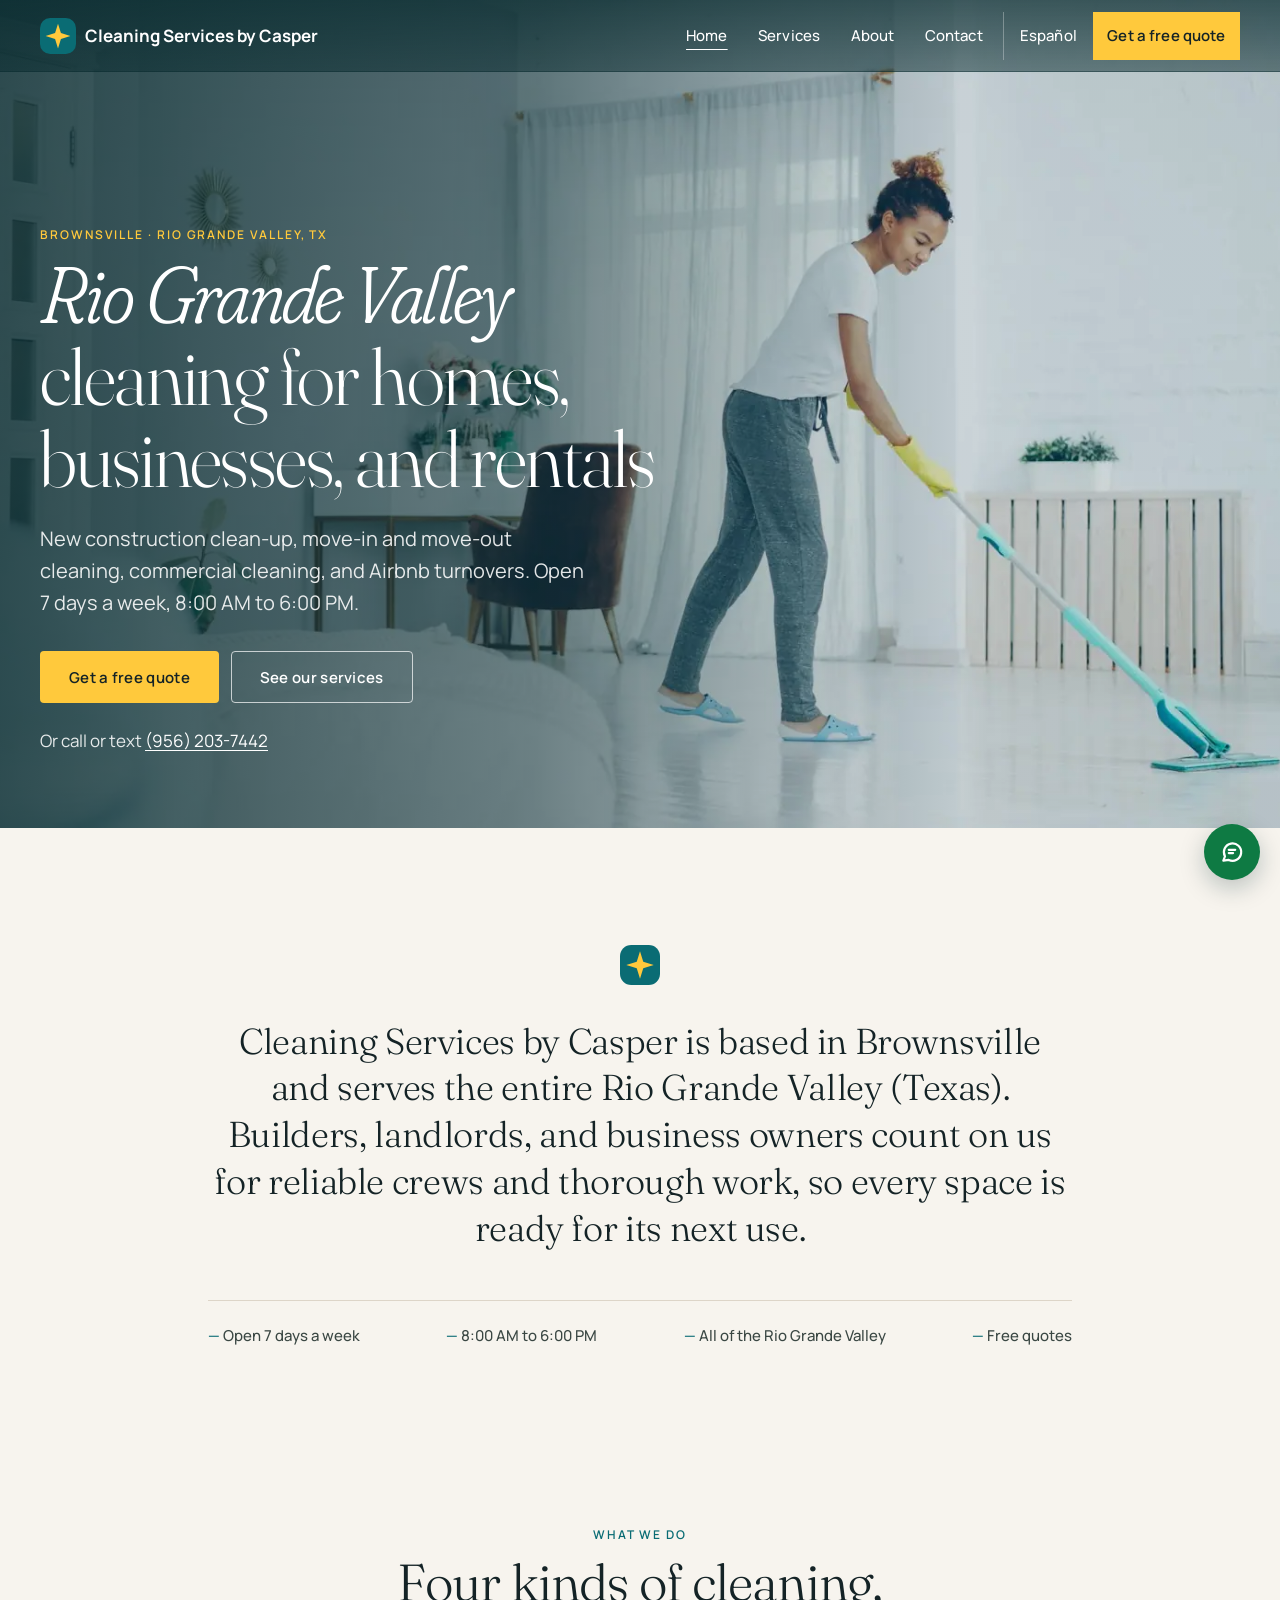
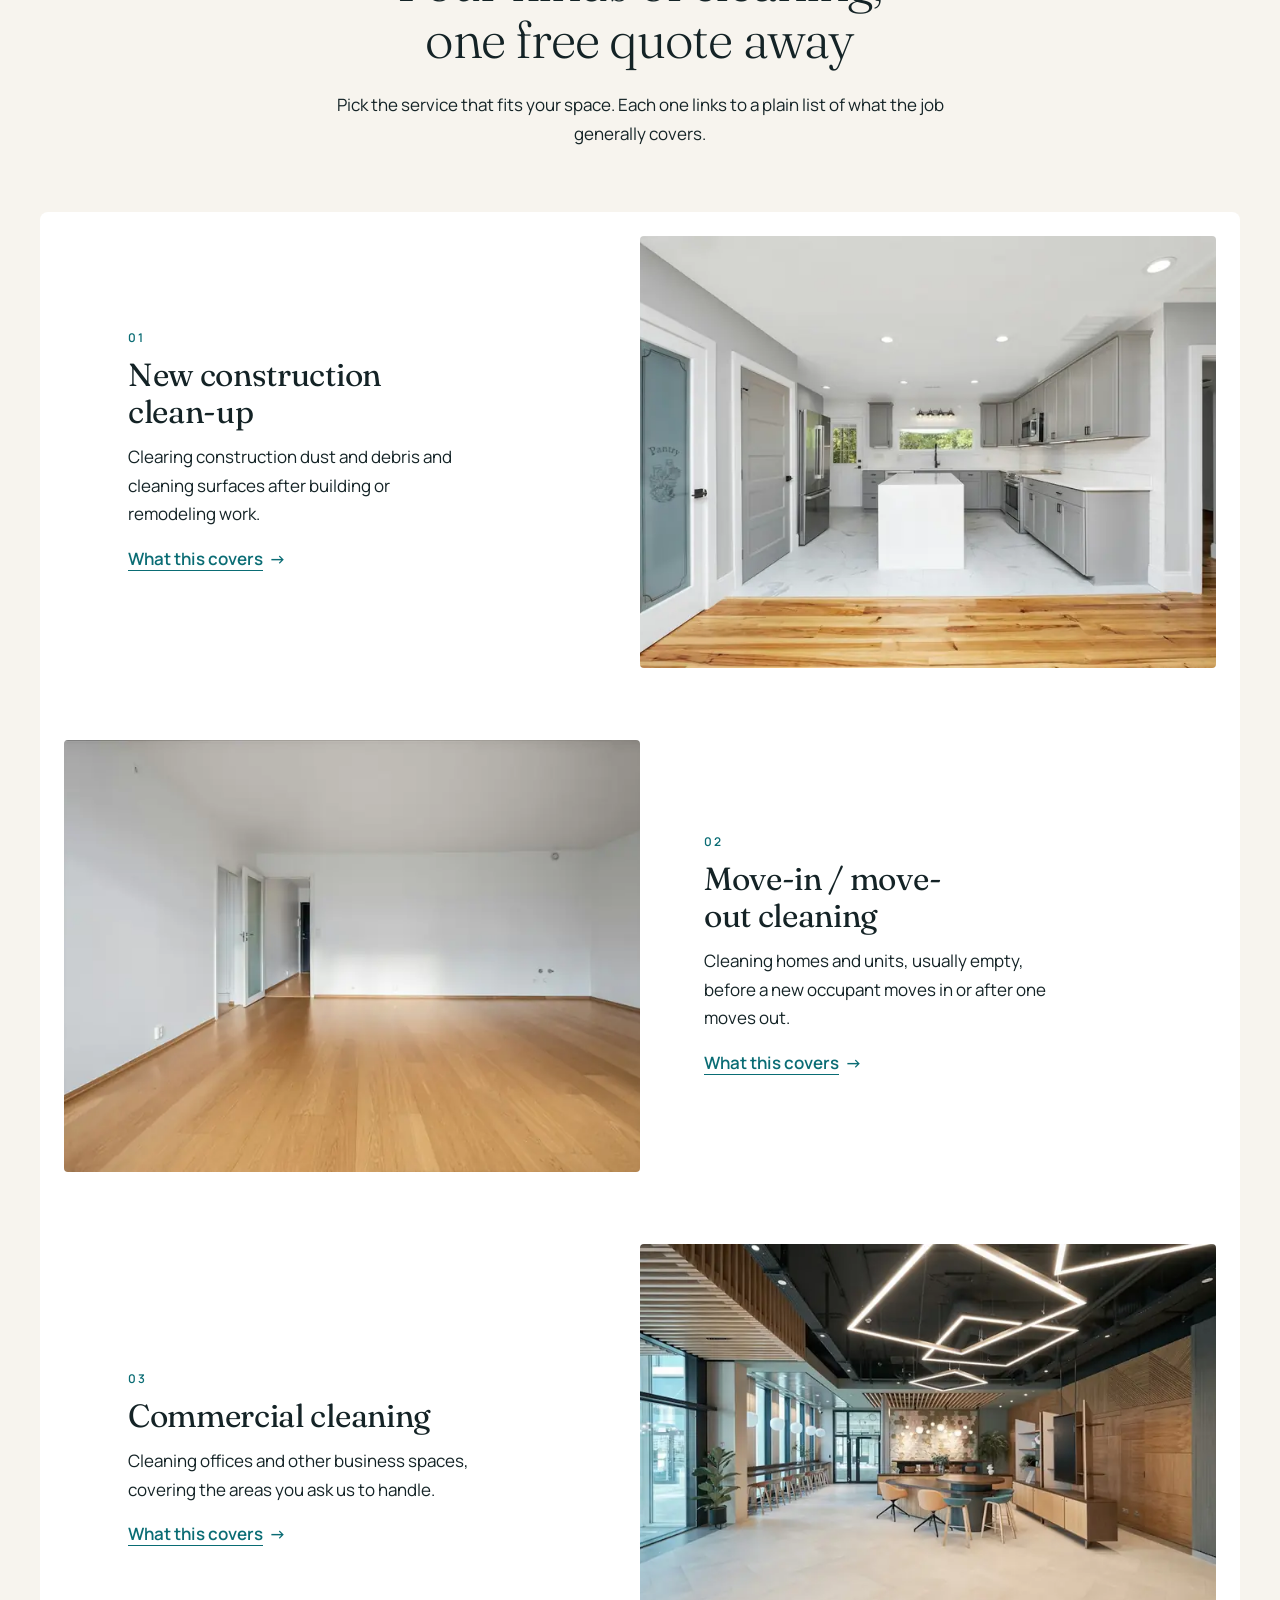
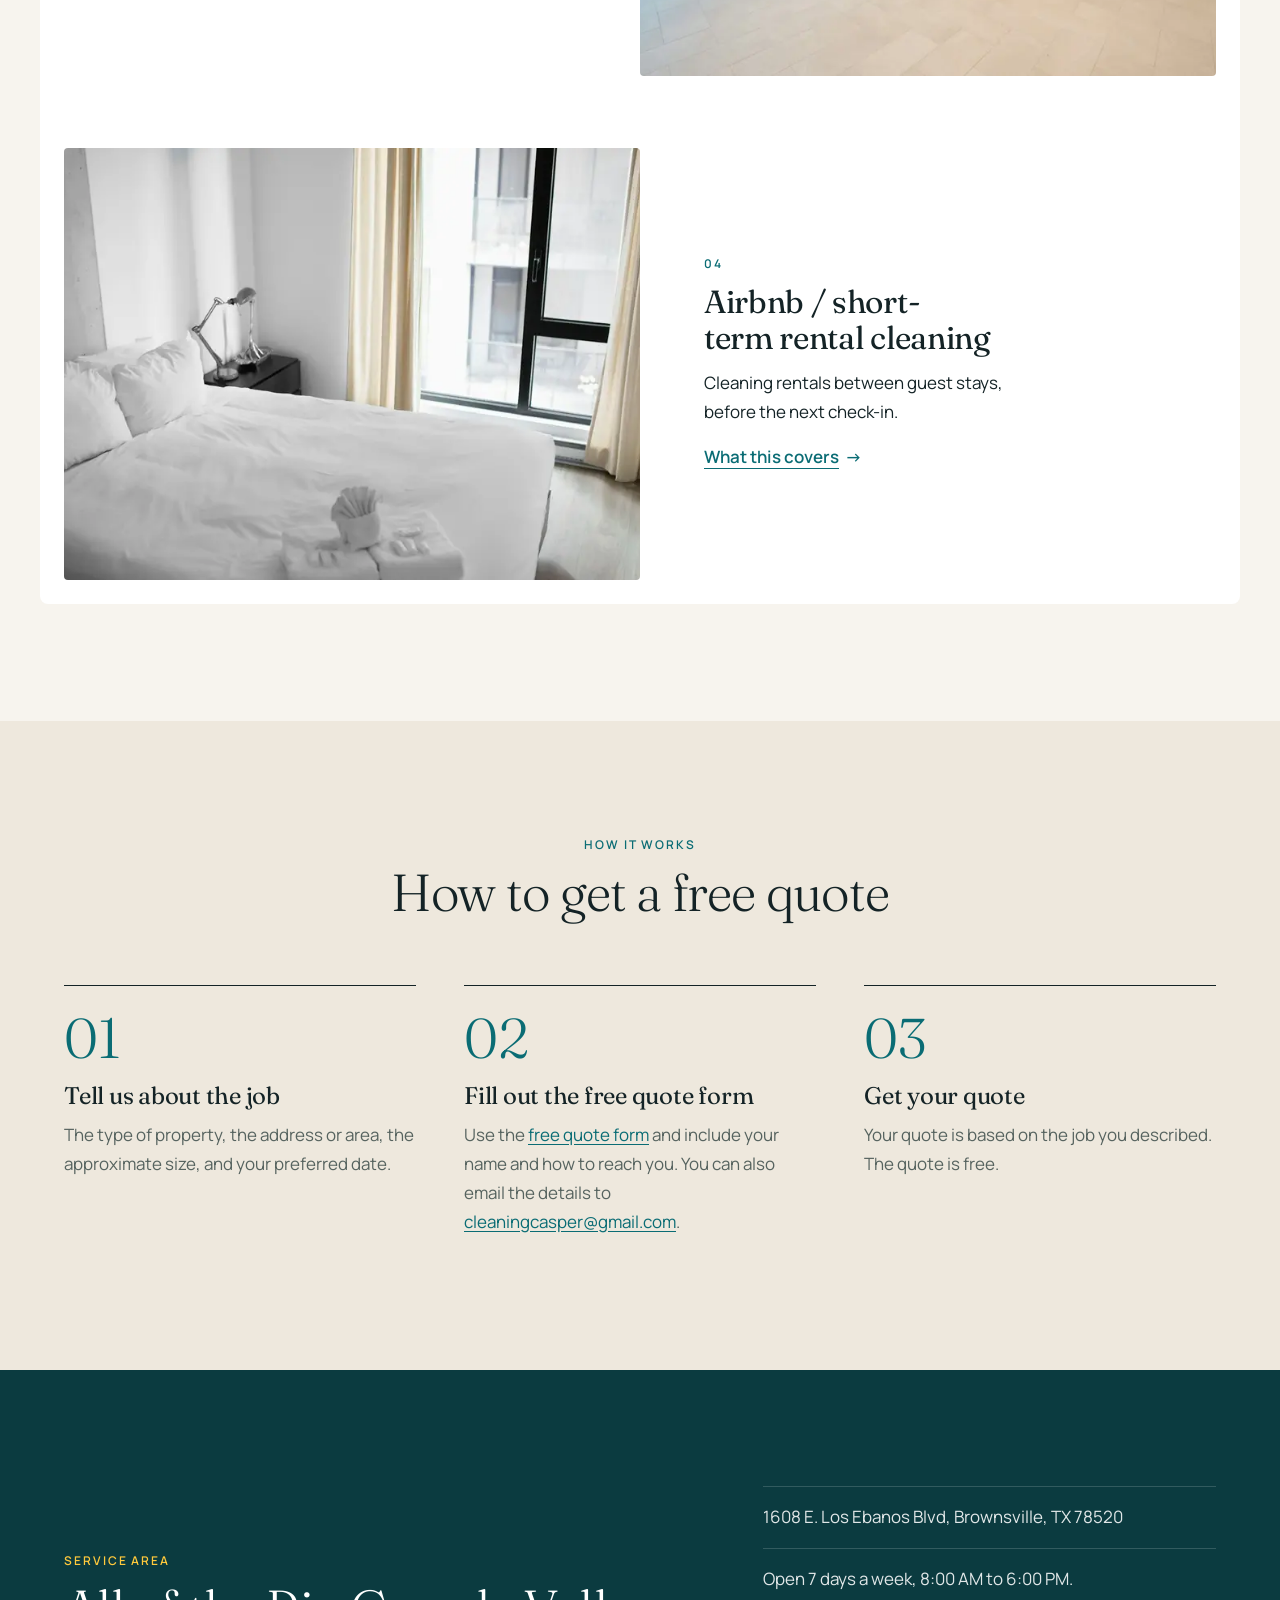
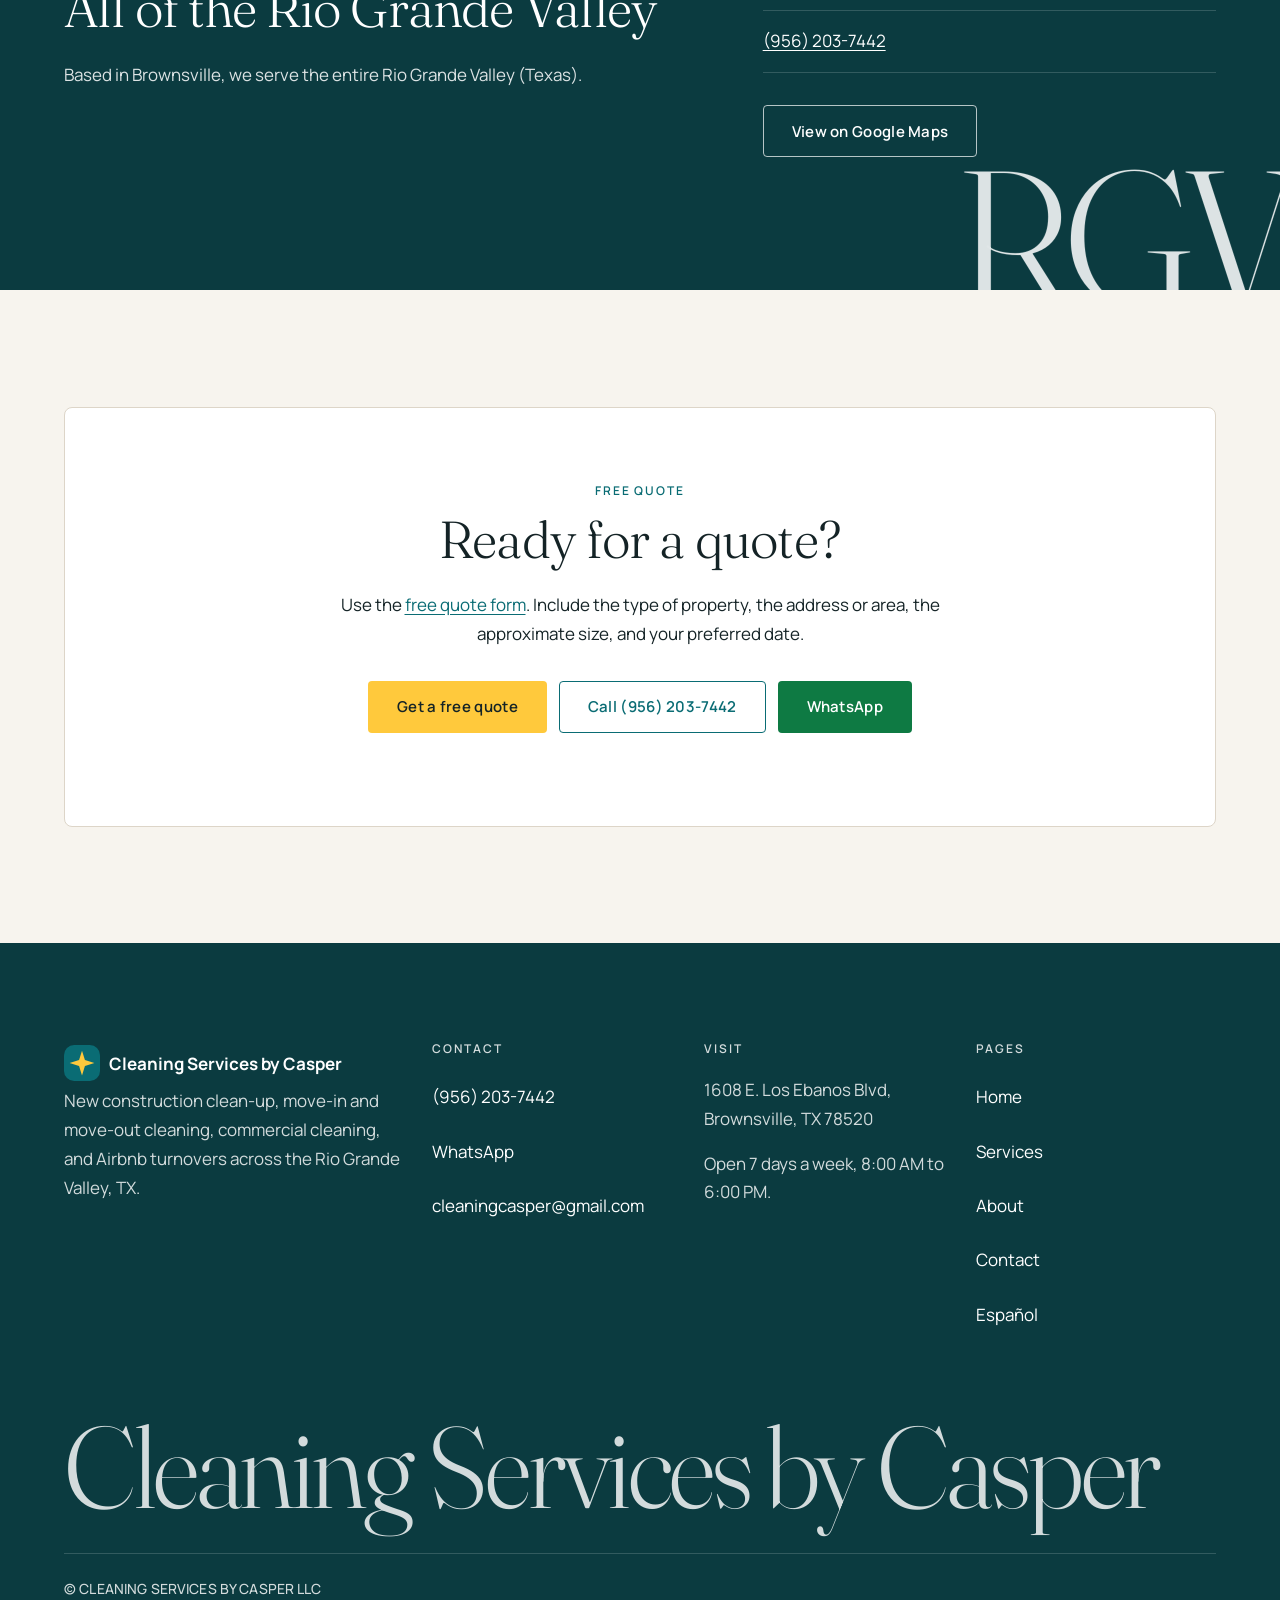
==== commit 059e8bbc: "Fix the phone hero crop, header alignment, and facts spacing. Show the person in the phone hero, hid" ====
--- a/index.html
+++ b/index.html
@@ -111,7 +111,7 @@
 <body>
   <a class="skip-link" href="#main">Skip to content</a>
   <header class="site-header site-header--overlay">
-    <div class="container header-inner">
+    <div class="container--wide header-inner">
       <a class="logo" href="index.html"><svg class="logo-mark" viewBox="0 0 32 32" width="36" height="36" aria-hidden="true" focusable="false"><rect width="32" height="32" rx="9" fill="#0a6c74"/><path fill="#ffc93c" d="M16 5l2.6 8.4L27 16l-8.4 2.6L16 27l-2.6-8.4L5 16l8.4-2.6z"/></svg><span>Cleaning Services <span class="logo-by">by Casper</span></span></a>
       <a class="header-lang" href="es/index.html" hreflang="es" lang="es">Español</a>
       <button class="nav-toggle" type="button" aria-expanded="false" aria-controls="site-nav"><span class="visually-hidden">Menu</span><span class="nav-toggle-bars" aria-hidden="true"></span></button>
@@ -130,7 +130,7 @@
   <main id="main" tabindex="-1">
     <section class="hero">
       <picture class="hero-media">
-        <img src="images/hero.webp" srcset="images/hero-640.webp 640w, images/hero-1024.webp 1024w, images/hero.webp 1600w" sizes="100vw" width="1600" height="900" alt="Person mopping the floor of a bright living room" fetchpriority="high" decoding="async">
+        <img src="images/hero.webp" srcset="images/hero-640.webp 640w, images/hero-1024.webp 1024w, images/hero.webp 1600w" sizes="(max-width: 768px) 200vw, 100vw" width="1600" height="900" alt="Person mopping the floor of a bright living room" fetchpriority="high" decoding="async">
       </picture>
       <div class="container--wide hero-inner">
         <p class="eyebrow">Brownsville · Rio Grande Valley, TX</p>
--- a/styles.css
+++ b/styles.css
@@ -148,7 +148,11 @@
 .nav-toggle-bars::before { top: -7px; }
 .nav-toggle-bars::after { top: 7px; }
 @media (max-width: 63.99rem) {
-  .logo { flex: 1 1 auto; font-size: .95rem; max-width: 12.5rem; }
+  .logo {
+    flex: 1 1 auto; min-width: 0; max-width: none;
+    font-size: .8rem; line-height: 1.1; white-space: nowrap; gap: .4rem;
+  }
+  .logo-mark { width: 1.75rem; height: 1.75rem; }
   .header-lang, .nav-toggle { flex: none; }
   html.js .nav-list { display: none; }
   html.js body.nav-open .nav-list {
@@ -162,6 +166,9 @@
   }
   html.js body.nav-open .nav-cta { width: 100%; justify-content: center; margin-top: .75rem; border-bottom: 0; }
   .nav-lang-item { display: none; }
+}
+@media (max-width: 389px) {
+  .logo { white-space: normal; }
 }
 @media (min-width: 64rem) {
   .header-lang, .nav-toggle { display: none; }
@@ -205,14 +212,14 @@
   }
   .site-header--overlay .logo,
   .site-header--overlay:not(.is-scrolled) .logo,
-  .site-header--overlay .logo-by,
-  .site-header--overlay:not(.is-scrolled) .logo-by,
   .site-header--overlay .header-lang,
   .site-header--overlay:not(.is-scrolled) .header-lang,
   .site-header--overlay .nav-toggle,
   .site-header--overlay:not(.is-scrolled) .nav-toggle,
   .site-header--overlay .nav-list a:not(.nav-cta),
   .site-header--overlay:not(.is-scrolled) .nav-list a:not(.nav-cta) { color: var(--ink); }
+  .site-header--overlay .logo-by,
+  .site-header--overlay:not(.is-scrolled) .logo-by { color: var(--teal); }
   .site-header--overlay .nav-list a[aria-current="page"],
   .site-header--overlay:not(.is-scrolled) .nav-list a[aria-current="page"] { text-decoration-color: var(--teal); }
 }
@@ -250,7 +257,7 @@
 }
 .hero-media { position: absolute; inset: 0; z-index: 0; margin: 0; }
 .hero-media img {
-  width: 100%; height: 100%; max-width: none; object-fit: cover; object-position: 66% 50%;
+  width: 100%; height: 100%; max-width: none; object-fit: cover; object-position: 34% 50%;
   transform: scaleX(-1);
 }
 .hero::after {
@@ -285,15 +292,21 @@
 .statement-mark { width: 40px; height: 40px; margin: 0 auto var(--s-5); }
 .statement { text-wrap: pretty; }
 .facts {
-  display: grid; grid-template-columns: 1fr 1fr; list-style: none; padding: var(--s-5) 0 0; margin: var(--s-7) auto 0;
+  display: grid; grid-template-columns: 1fr 1fr; gap: 1rem 1.25rem;
+  list-style: none; padding: var(--s-5) 0 0; margin: var(--s-7) auto 0;
   border-top: 1px solid var(--line); max-width: 54rem; text-align: left;
 }
 .facts li {
-  padding: var(--s-4) var(--s-3) 0 0;
-  font-weight: 500; font-size: .9375rem; line-height: 1.5; color: var(--muted);
+  padding: 0; min-width: 0;
+  font-weight: 500; font-size: .9375rem; line-height: 1.5; color: #3A4743;
 }
 .facts li::before { content: "— "; color: var(--teal); }
-@media (min-width: 48rem) { .facts { grid-template-columns: repeat(4, 1fr); } }
+@media (min-width: 48rem) {
+  .facts {
+    display: flex; justify-content: space-between; align-items: flex-start; gap: 1.5rem;
+  }
+  .facts li { flex: 0 1 auto; width: auto; }
+}
 
 .service-rows, .services {
   background: var(--white); border-radius: var(--r-md);
@@ -339,6 +352,9 @@
   position: absolute; right: -.5rem; bottom: -1.5rem; z-index: 0; margin: 0; pointer-events: none; user-select: none;
   font-family: var(--font-display); font-weight: 300; font-size: 12rem; line-height: .8; letter-spacing: -.04em;
   color: transparent; -webkit-text-stroke: 1px rgba(255,255,255,.12);
+}
+@media (max-width: 63.99rem) {
+  .area-mark { display: none; }
 }
 .area-grid { position: relative; z-index: 1; display: grid; gap: var(--s-7); }
 .area-band .eyebrow { color: var(--sun); }
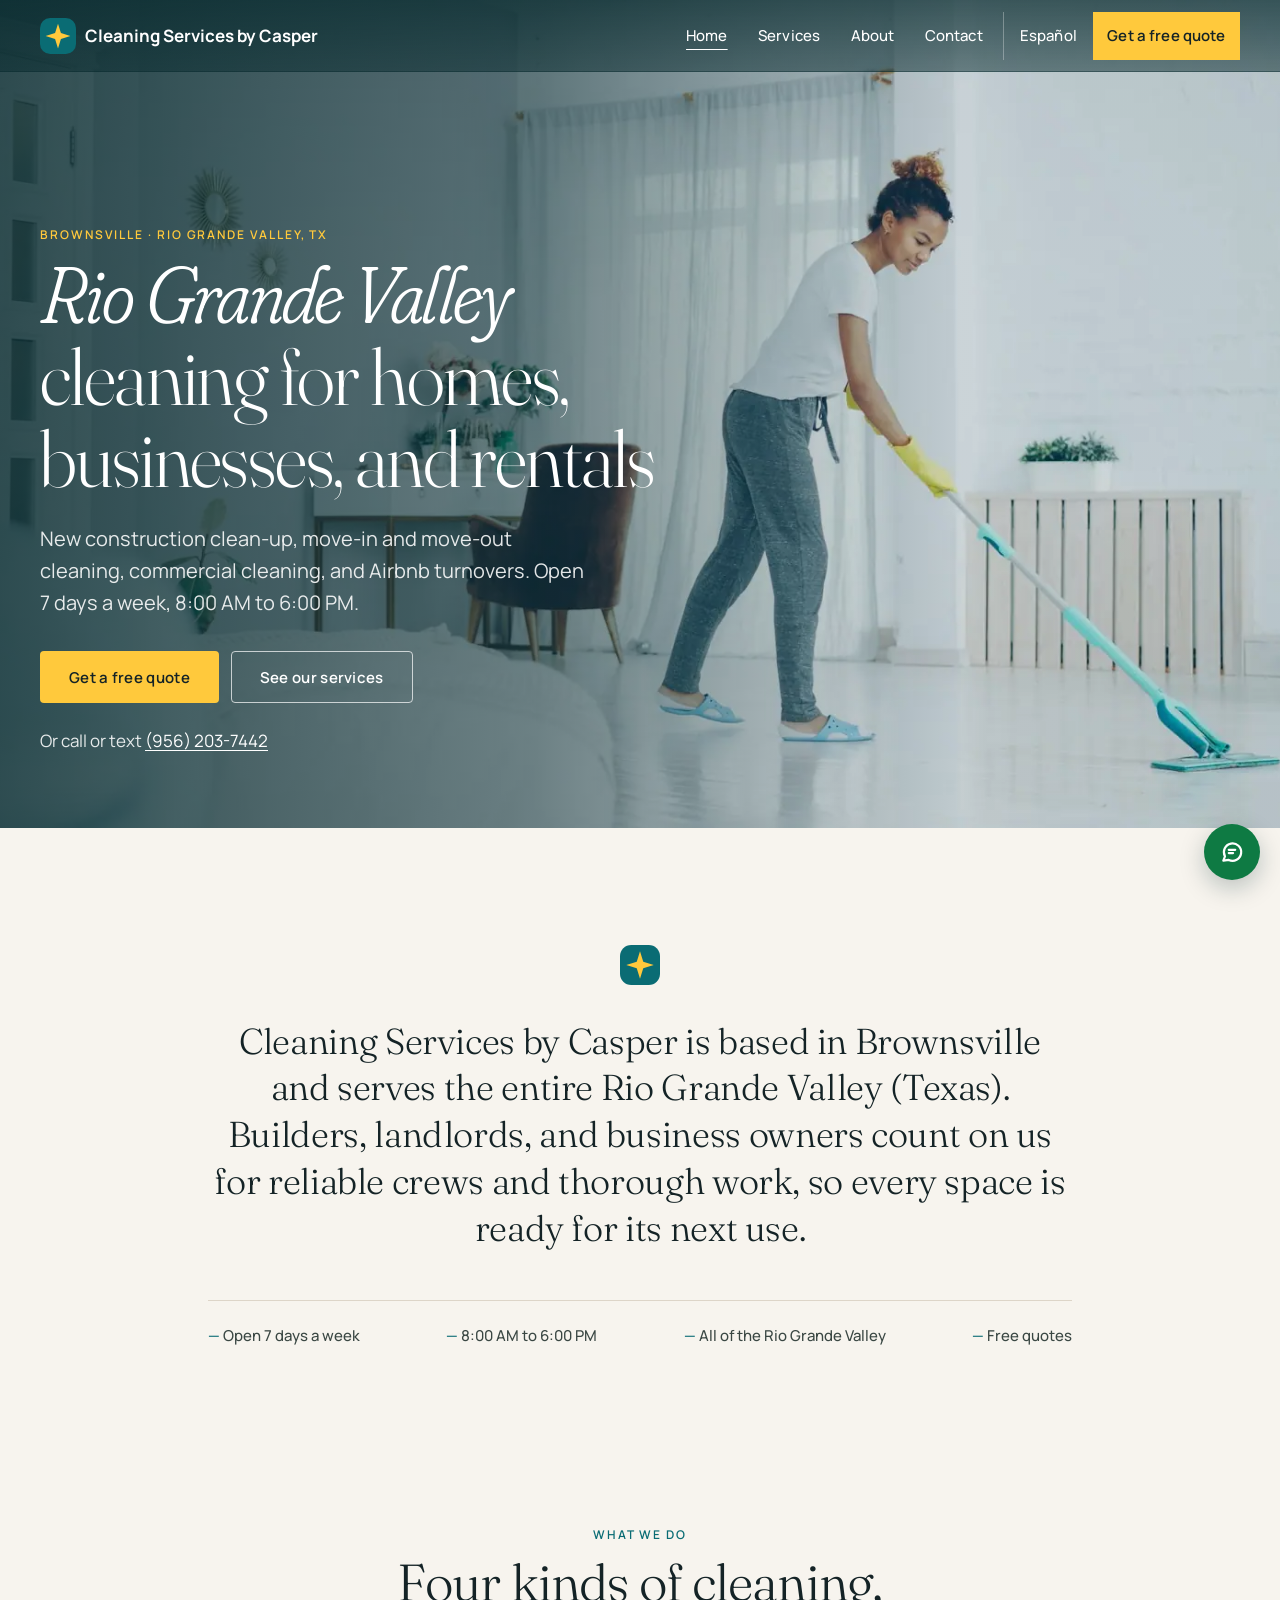
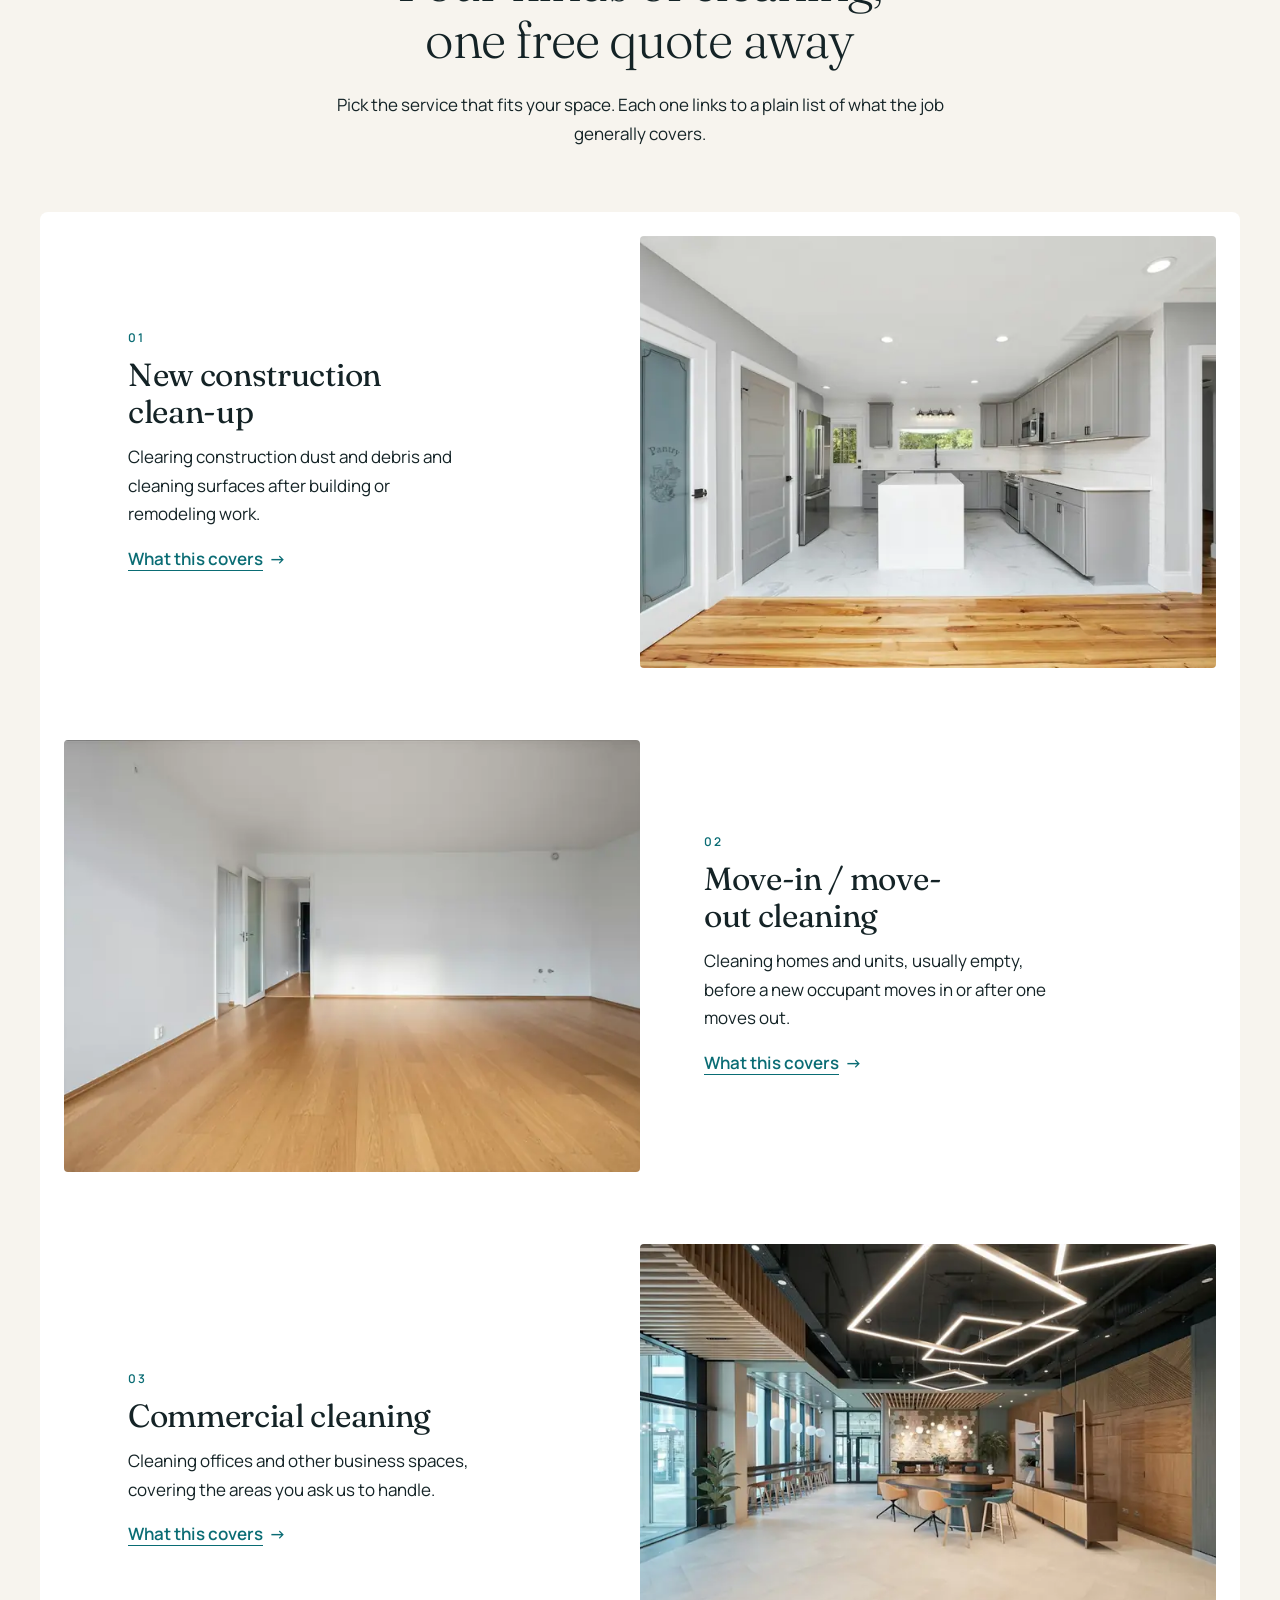
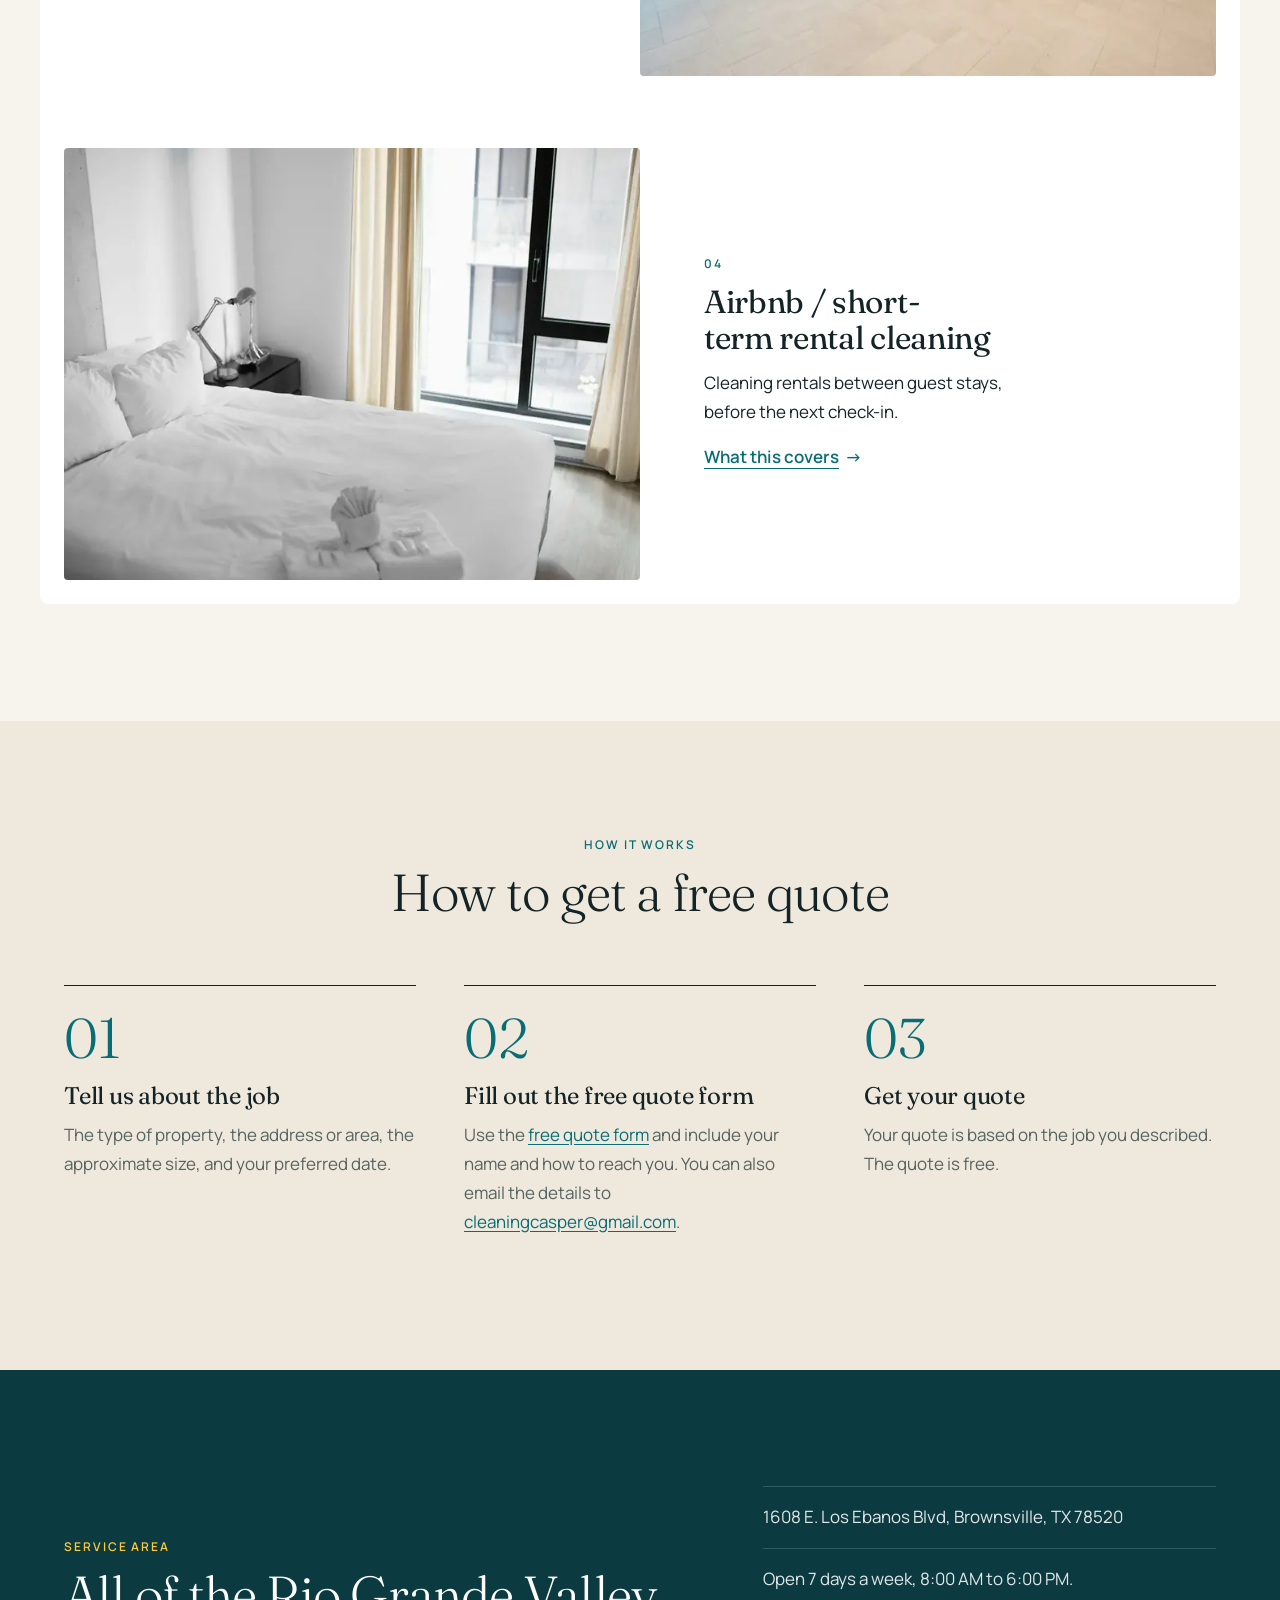
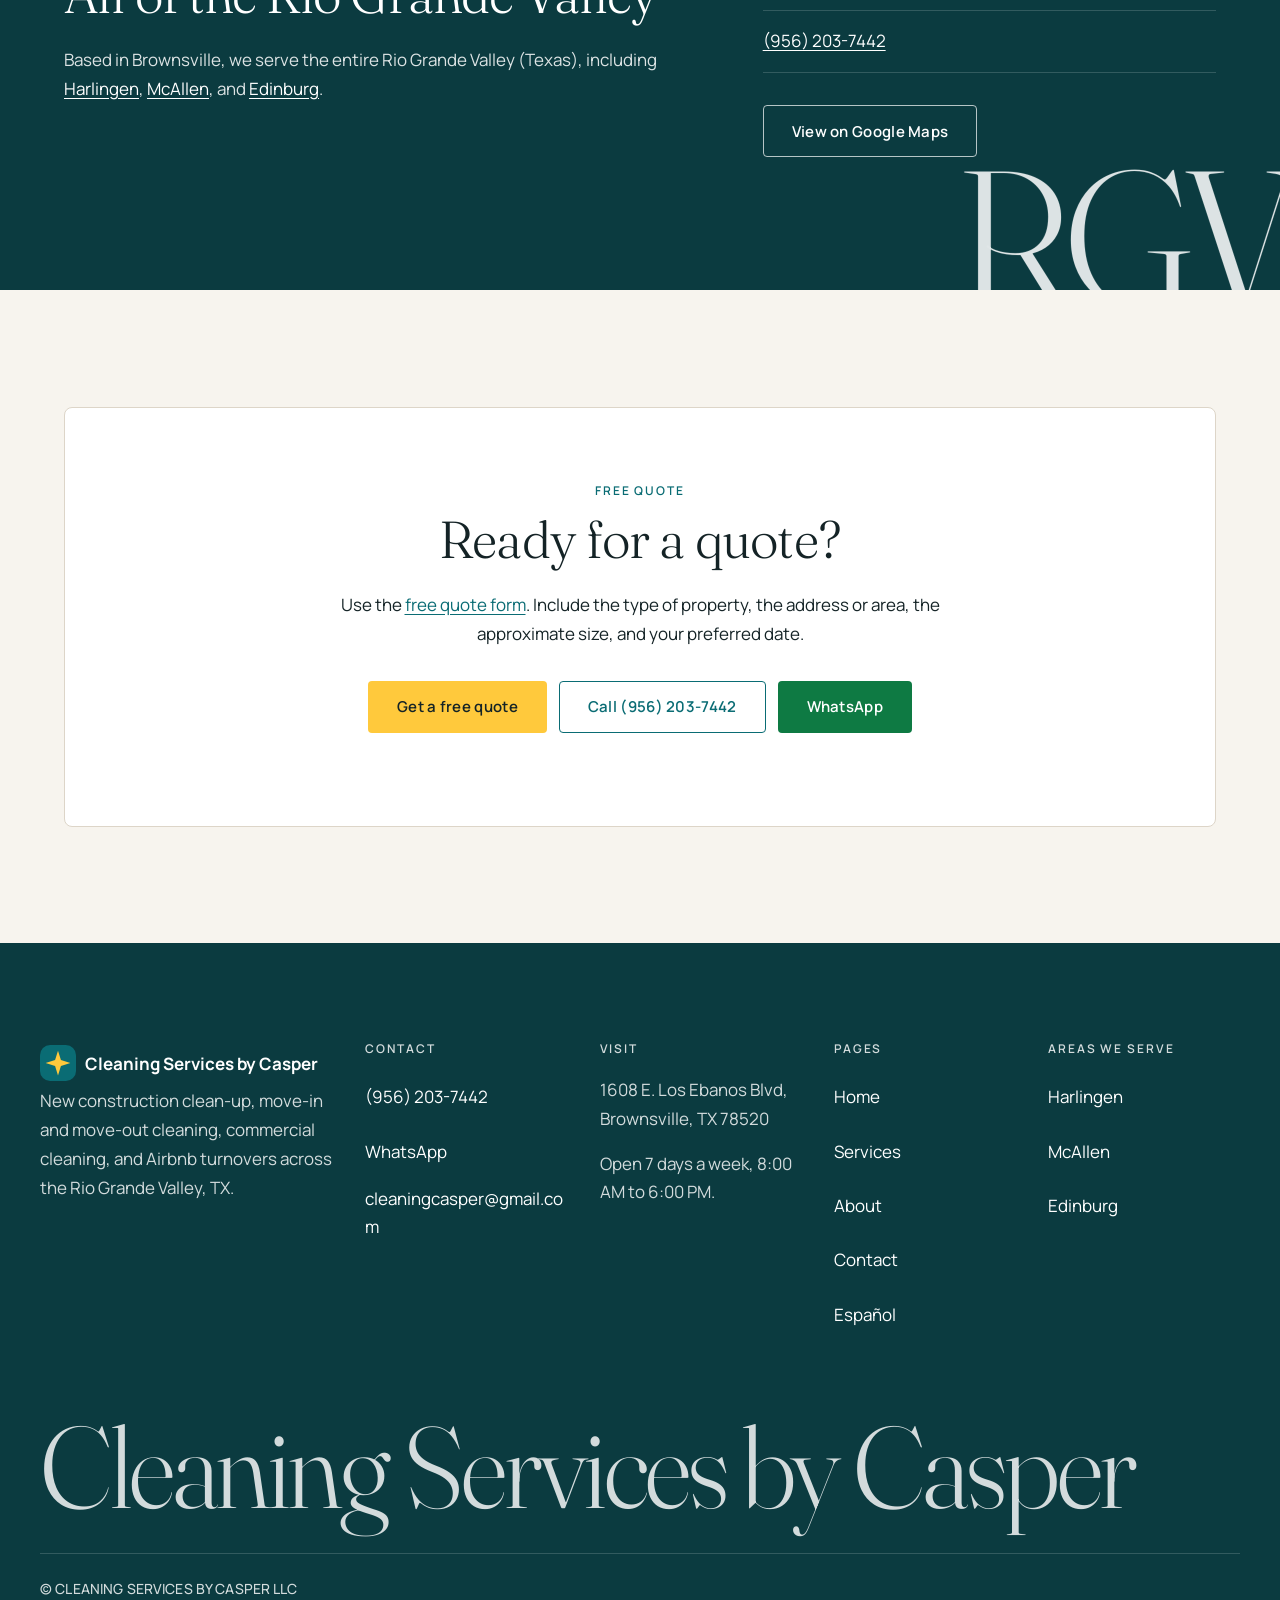
==== commit 24d836f1: "Add Harlingen, McAllen, and Edinburg service pages in English and Spanish. Each city page reuses the" ====
--- a/index.html
+++ b/index.html
@@ -221,7 +221,7 @@
         <div>
           <p class="eyebrow">Service area</p>
           <h2 id="area-heading">All of the Rio Grande Valley</h2>
-          <p>Based in Brownsville, we serve the entire Rio Grande Valley (Texas).</p>
+          <p>Based in Brownsville, we serve the entire Rio Grande Valley (Texas), including <a href="harlingen.html">Harlingen</a>, <a href="mcallen.html">McAllen</a>, and <a href="edinburg.html">Edinburg</a>.</p>
         </div>
         <address>
           <ul class="area-list">
@@ -278,6 +278,14 @@
             <li><a href="about.html">About</a></li>
             <li><a href="contact.html">Contact</a></li>
             <li><a href="es/index.html" hreflang="es" lang="es">Español</a></li>
+          </ul>
+        </div>
+        <div>
+          <p class="footer-title">Areas we serve</p>
+          <ul>
+            <li><a href="harlingen.html">Harlingen</a></li>
+            <li><a href="mcallen.html">McAllen</a></li>
+            <li><a href="edinburg.html">Edinburg</a></li>
           </ul>
         </div>
       </div>
--- a/styles.css
+++ b/styles.css
@@ -149,8 +149,8 @@
 .nav-toggle-bars::after { top: 7px; }
 @media (max-width: 63.99rem) {
   .logo {
-    flex: 1 1 auto; min-width: 0; max-width: none;
-    font-size: .8rem; line-height: 1.1; white-space: nowrap; gap: .4rem;
+    flex: 0 0 auto; min-width: 0; max-width: none;
+    font-size: .8rem; line-height: 1.1; white-space: nowrap; gap: .4rem; margin-right: .45rem;
   }
   .logo-mark { width: 1.75rem; height: 1.75rem; }
   .header-lang, .nav-toggle { flex: none; }
@@ -168,7 +168,7 @@
   .nav-lang-item { display: none; }
 }
 @media (max-width: 389px) {
-  .logo { white-space: normal; }
+  .logo { white-space: normal; flex: 1 1 auto; min-width: 0; }
 }
 @media (min-width: 64rem) {
   .header-lang, .nav-toggle { display: none; }
@@ -287,6 +287,52 @@
   .hero .actions, .cta-band .actions { flex-direction: column; align-items: stretch; }
   .hero .actions .button, .cta-band .actions .button { width: 100%; }
 }
+@media (max-width: 48rem) {
+  .hero {
+    min-height: 0;
+    display: block;
+    background: var(--teal-950);
+  }
+  .hero-media {
+    position: relative;
+    inset: auto;
+    display: block;
+    aspect-ratio: 4 / 3;
+    overflow: hidden;
+  }
+  .hero-media img {
+    position: absolute;
+    inset: 0;
+    width: 100%;
+    height: 100%;
+    max-width: none;
+    object-fit: cover;
+    object-position: 18% 35%;
+    transform: scaleX(-1);
+  }
+  .hero::after { content: none; }
+  .hero-inner {
+    padding-top: 1rem;
+    padding-bottom: 1.25rem;
+  }
+  .hero h1 { margin-bottom: .75rem; }
+  .hero .lead { line-height: 1.45; }
+  .hero .actions { margin-top: 1rem; }
+  .hero .eyebrow { text-shadow: none; }
+}
+@media (max-width: 30rem) {
+  .hero h1 { font-size: 2rem; }
+}
+@media (min-width: 37.5rem) and (max-width: 48rem) {
+  .hero-media { aspect-ratio: 16 / 10; }
+}
+@media (min-width: 64rem) {
+  body:not(:has(.hero)) main .container,
+  .site-footer > .container {
+    width: min(100% - 2 * var(--gutter), var(--max-wide));
+    max-width: none;
+  }
+}
 
 .statement-band { padding-top: var(--section-y); padding-bottom: var(--s-8); text-align: center; }
 .statement-mark { width: 40px; height: 40px; margin: 0 auto var(--s-5); }
@@ -362,6 +408,7 @@
 .area-band p { color: rgba(255,255,255,.86); }
 .area-list { list-style: none; margin: 0; padding: 0; }
 .area-list li { padding: var(--s-4) 0; border-top: 1px solid var(--line-dark); color: rgba(255,255,255,.88); }
+.area-band a:not(.button) { color: #fff; }
 .area-list a { color: #fff; }
 .area-list .button { margin-top: var(--s-4); }
 @media (min-width: 64rem) { .area-grid { grid-template-columns: 7fr 5fr; gap: var(--s-8); align-items: center; } }
@@ -452,7 +499,7 @@
   font-size: .875rem; font-weight: 500; letter-spacing: .01em; line-height: 1.5; color: rgba(255,255,255,.6); max-width: none;
 }
 @media (min-width: 64rem) {
-  .footer-grid { grid-template-columns: 1.4fr 1fr 1fr 1fr; gap: var(--s-6); }
+  .footer-grid { grid-template-columns: 1.45fr 1fr 1fr .9fr .95fr; gap: var(--s-6); }
   .site-footer { padding-bottom: 1rem; }
 }
 
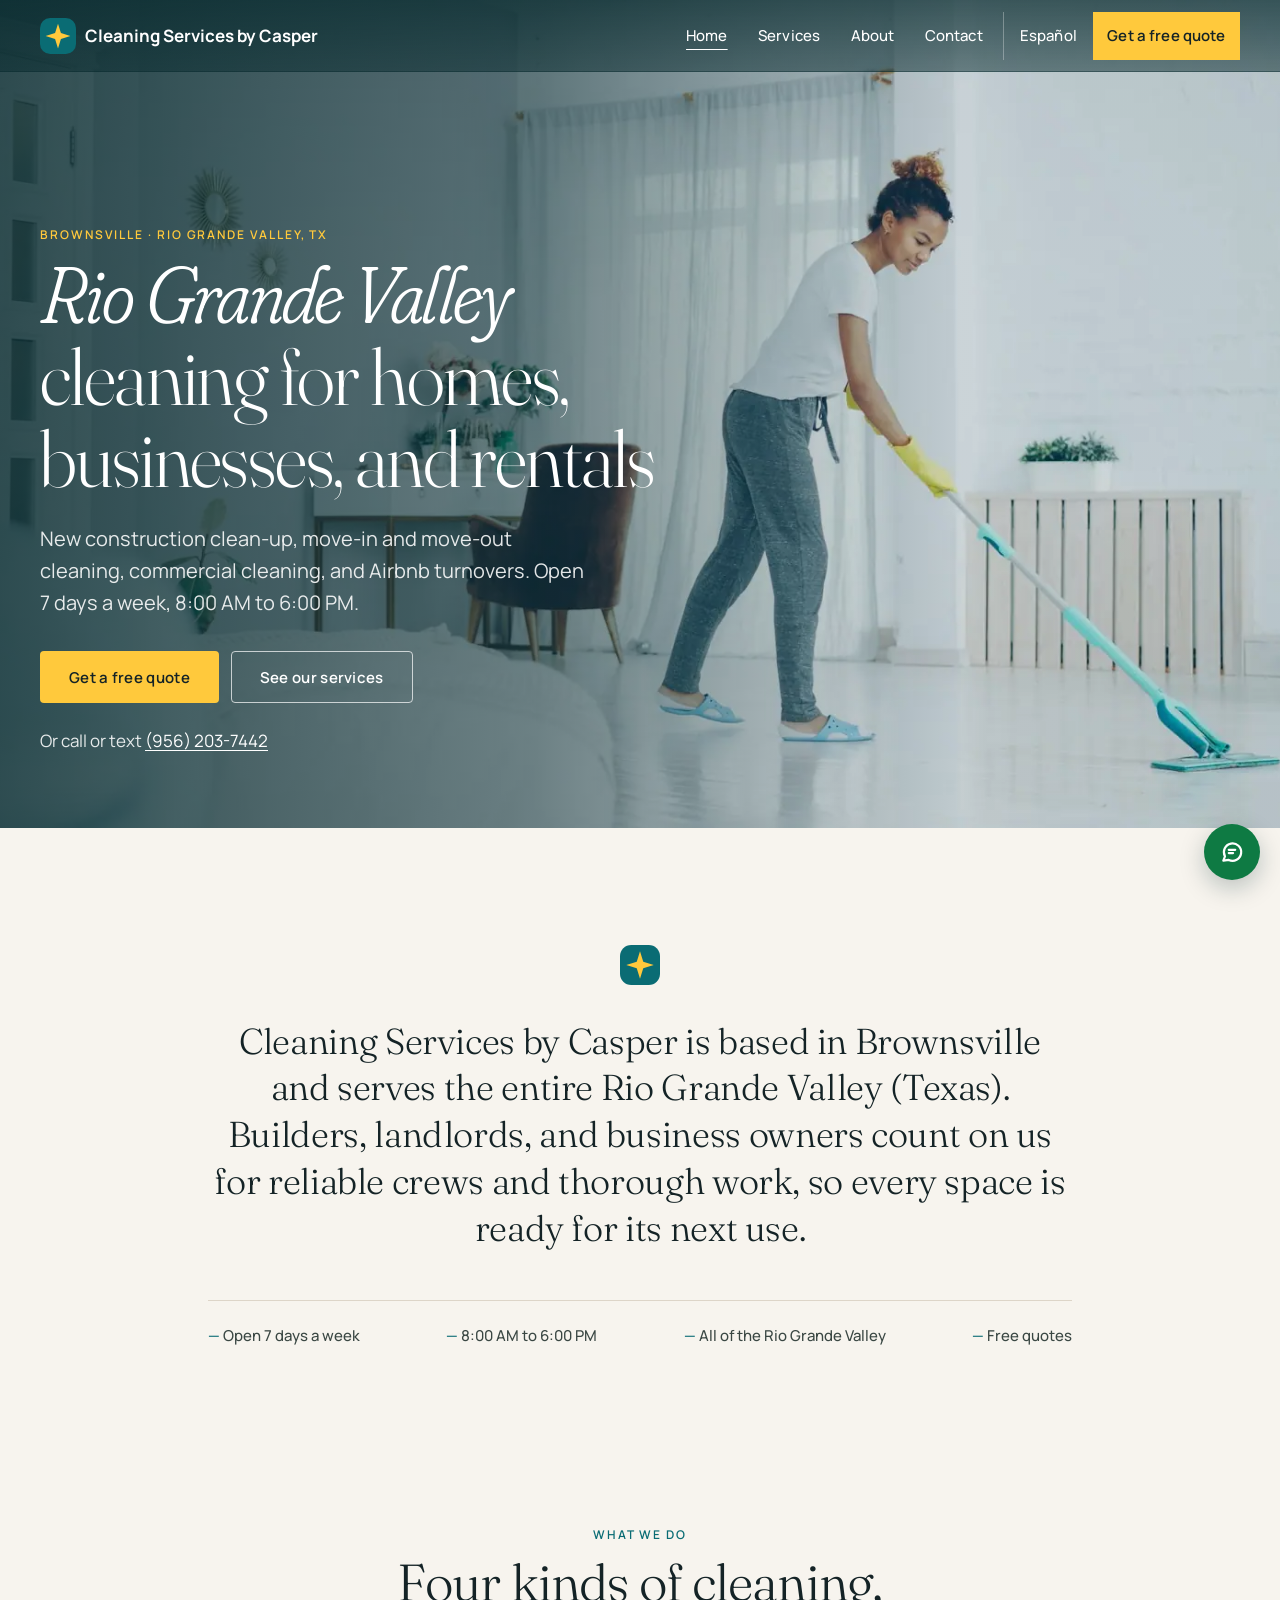
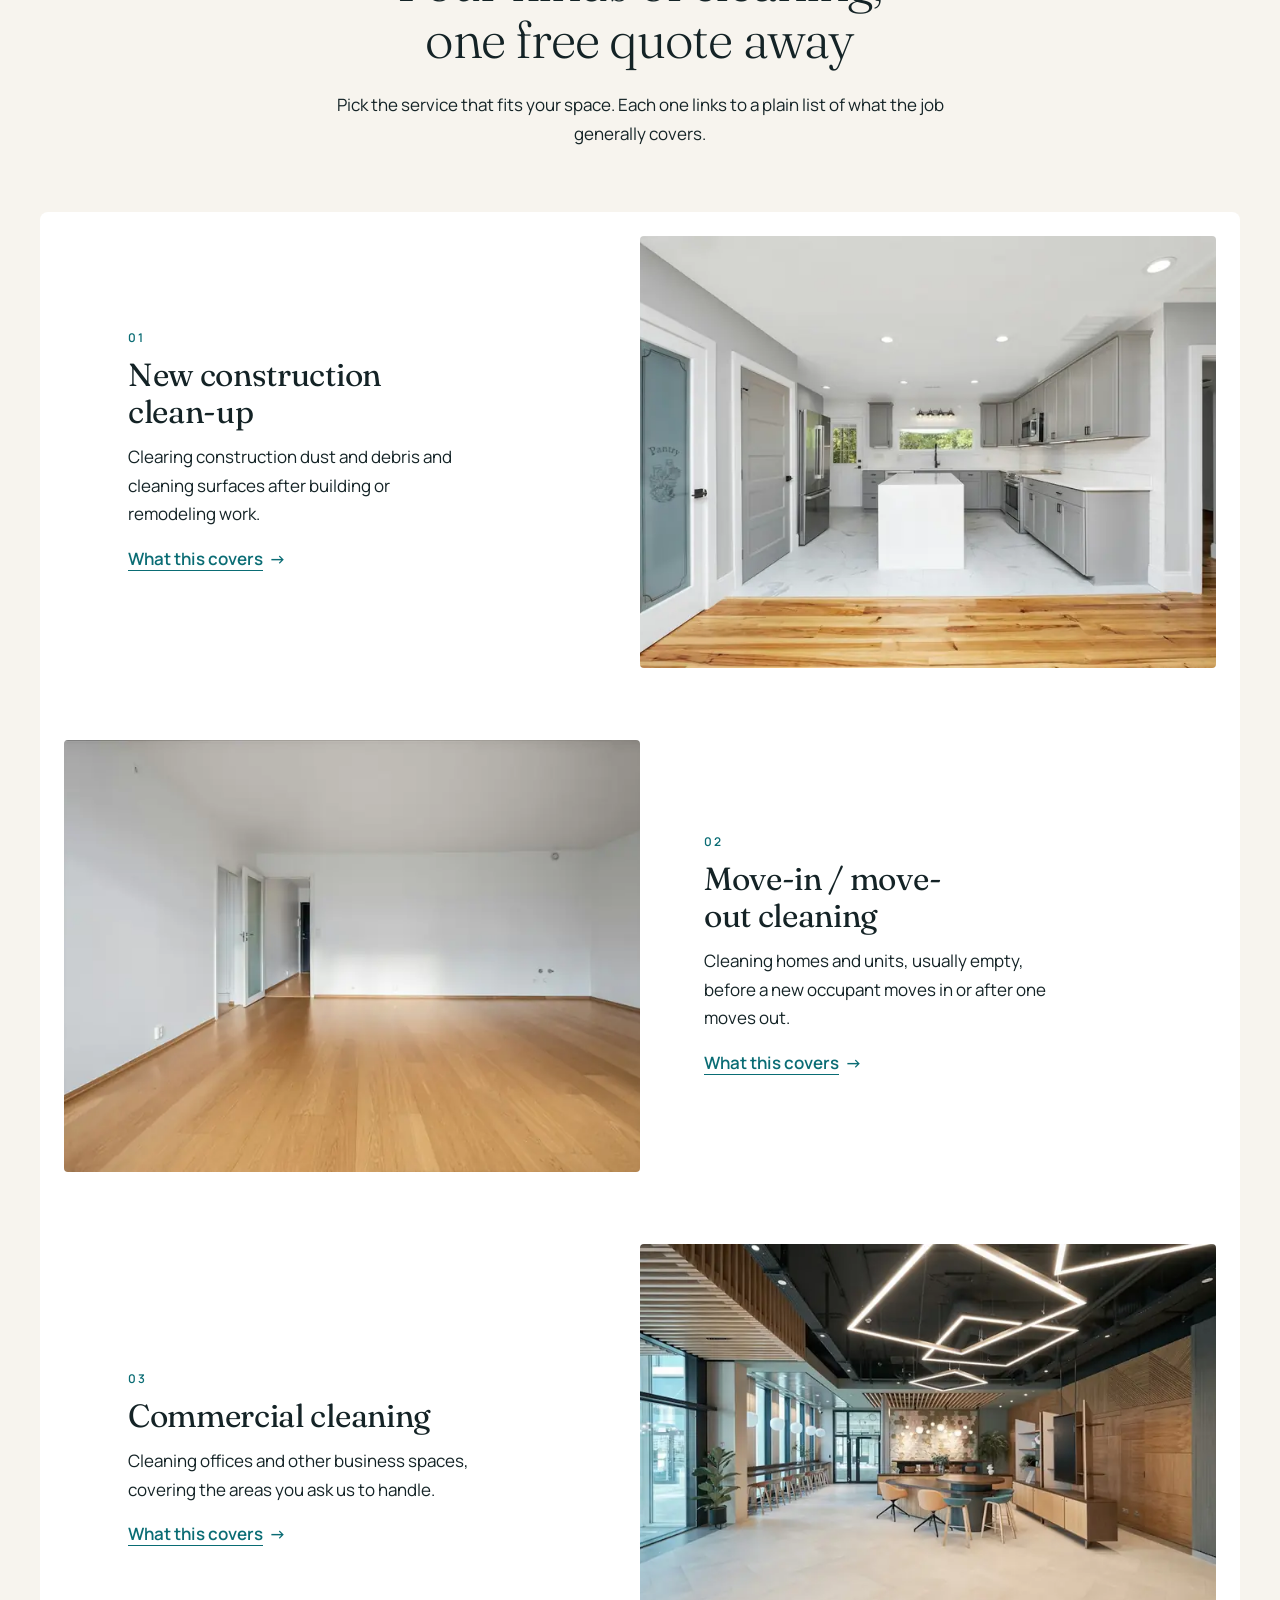
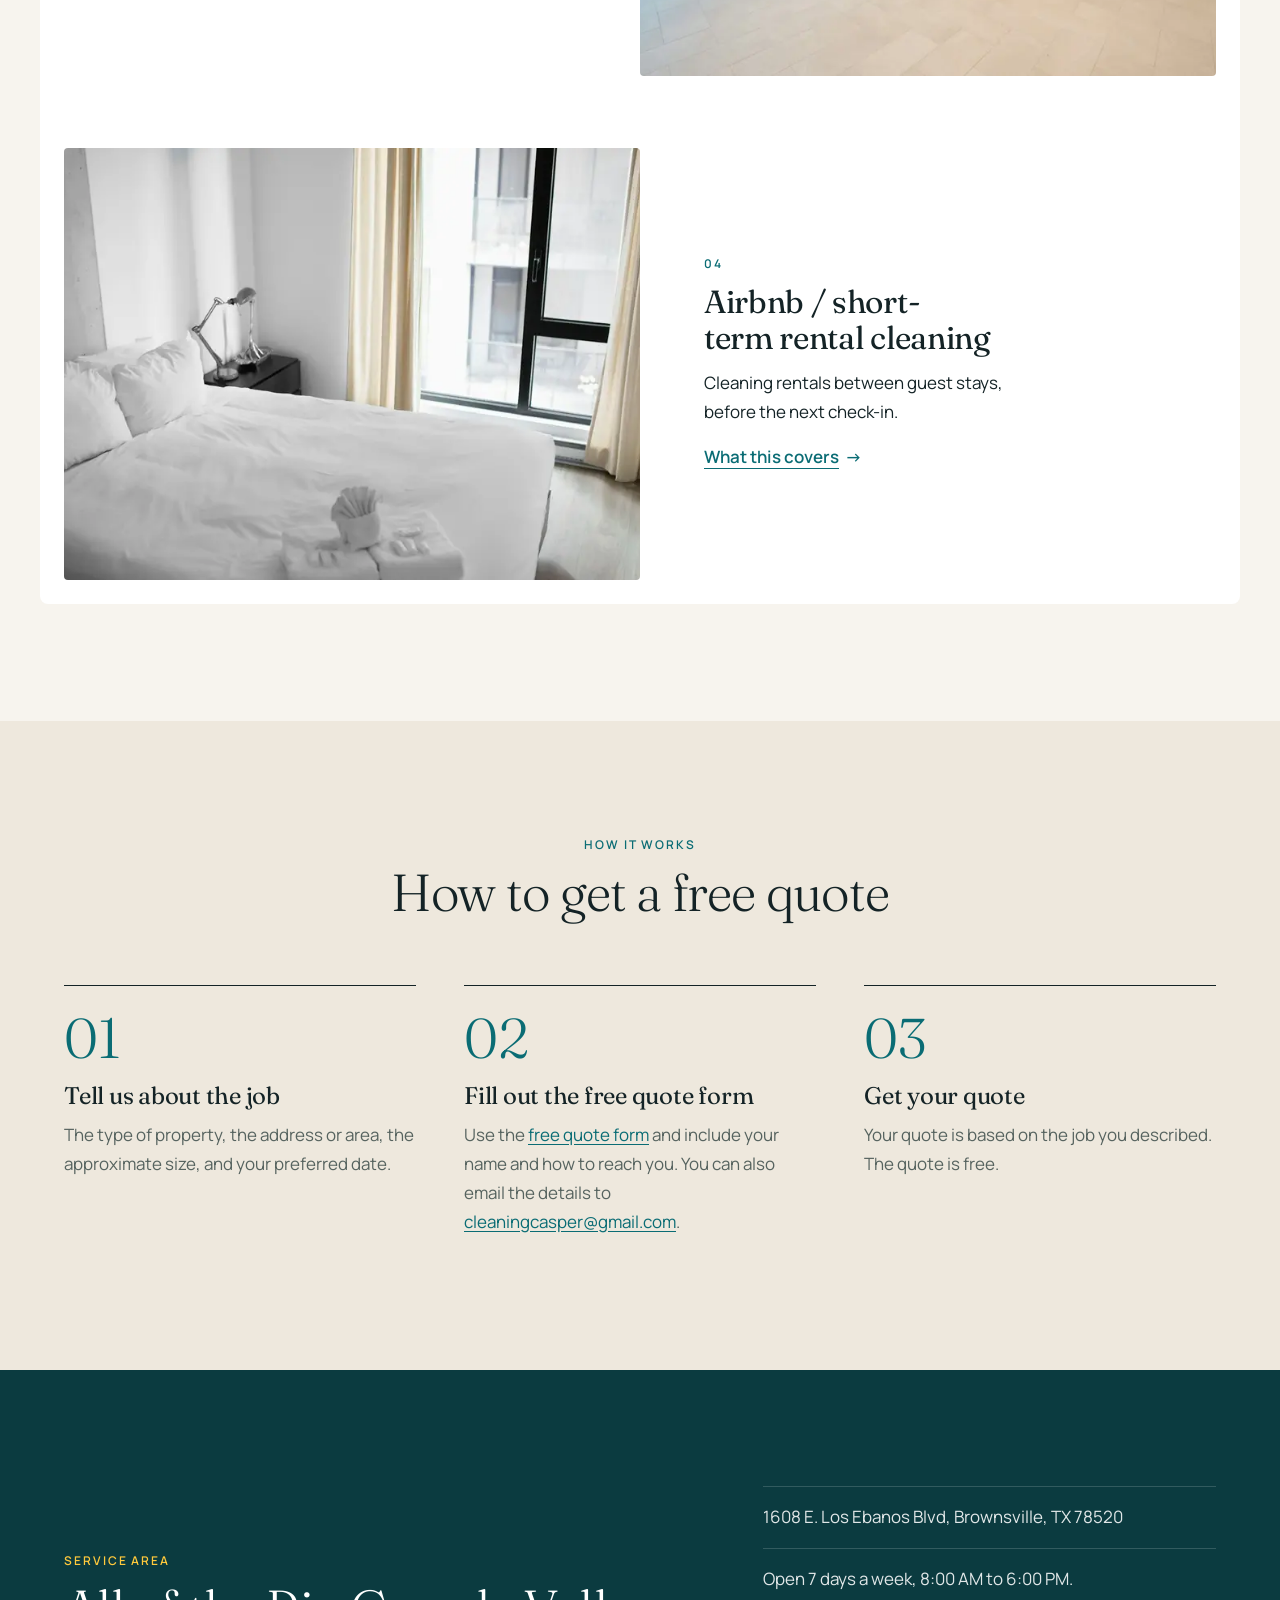
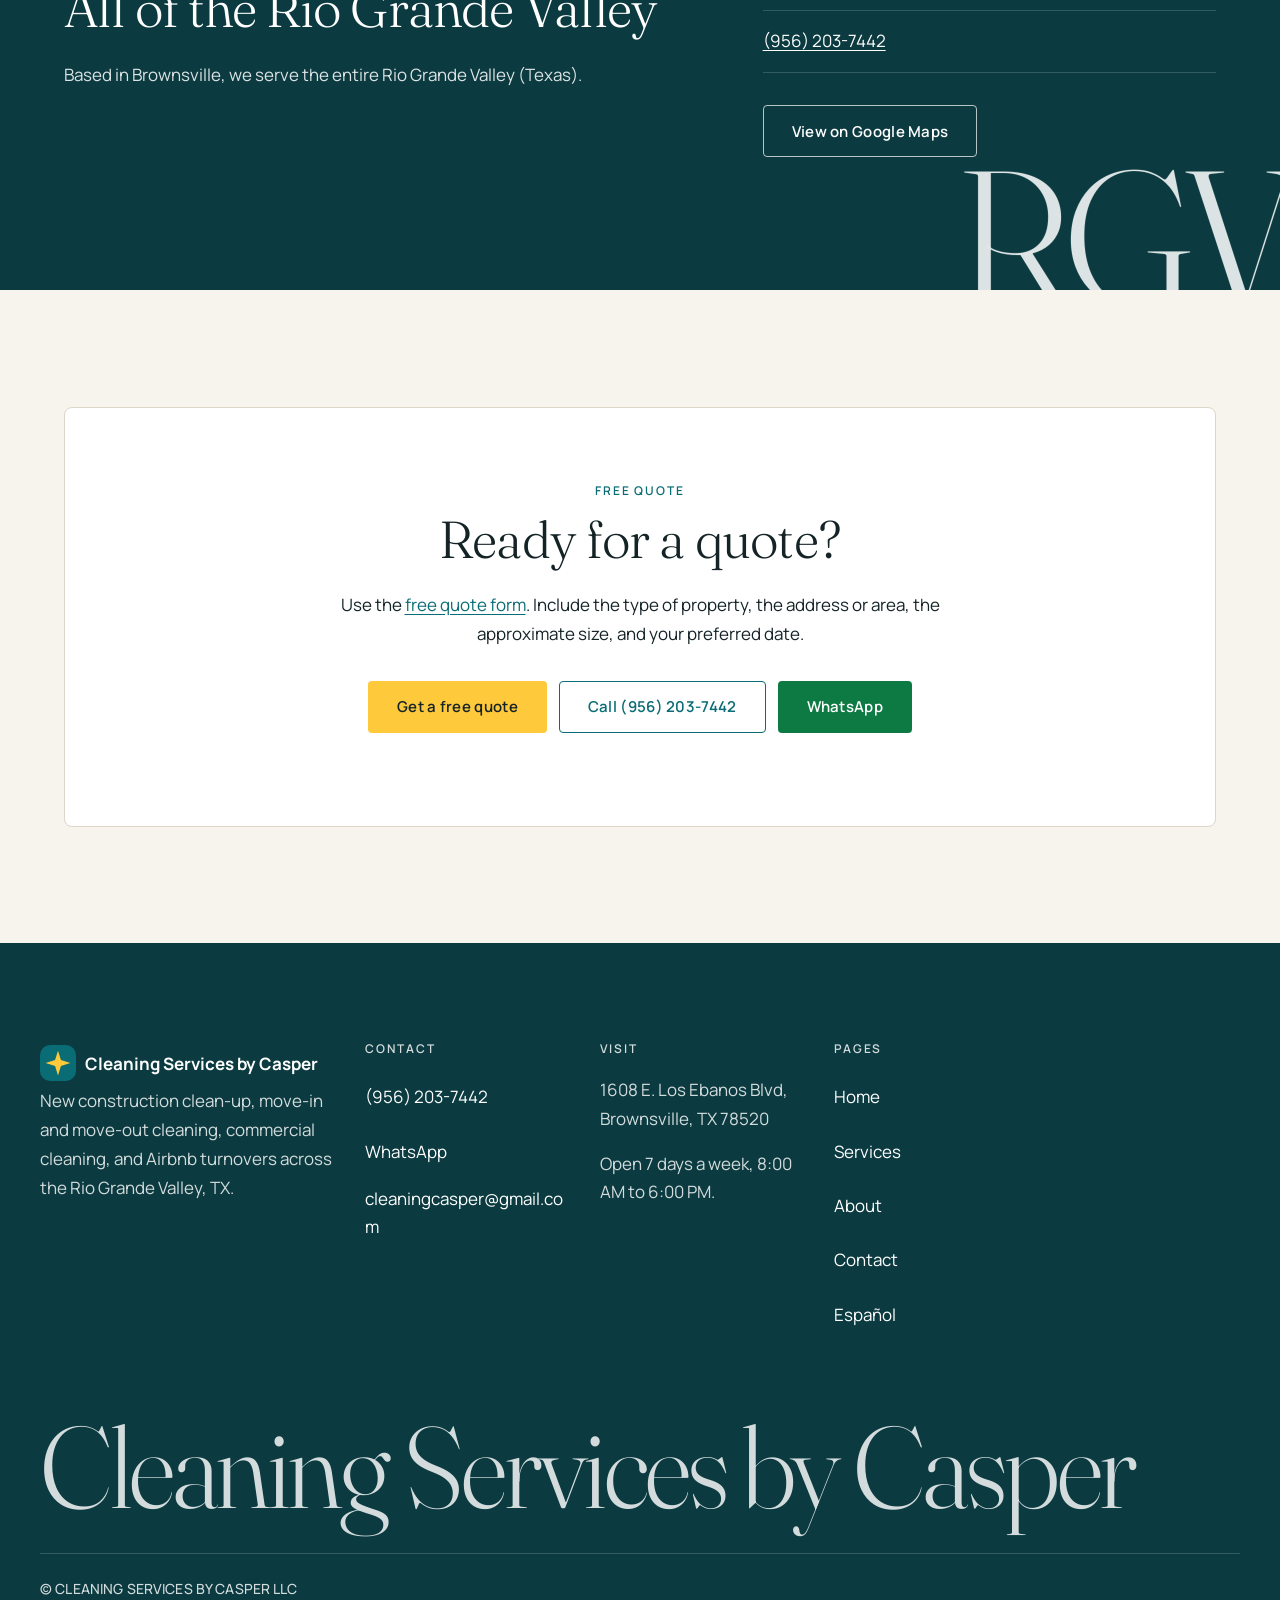
==== commit 74bc0cad: "Add the public Google listing link on the contact pages. Replace the placeholder comment with a Find" ====
--- a/index.html
+++ b/index.html
@@ -35,6 +35,9 @@
     "name": "Cleaning Services by Casper",
     "legalName": "CLEANING SERVICES BY CASPER LLC",
     "url": "https://cleaningcasper.github.io/cleaning-casper-site/",
+    "sameAs": [
+      "https://g.page/r/CTaMbQCReG5SEAI"
+    ],
     "description": "Cleaning company based in Brownsville, TX, serving the entire Rio Grande Valley. Offers new construction clean-up, move-in and move-out cleaning, commercial cleaning, and Airbnb/short-term rental turnovers.",
     "email": "cleaningcasper@gmail.com",
     "telephone": "+1-956-203-7442",
@@ -221,7 +224,7 @@
         <div>
           <p class="eyebrow">Service area</p>
           <h2 id="area-heading">All of the Rio Grande Valley</h2>
-          <p>Based in Brownsville, we serve the entire Rio Grande Valley (Texas), including <a href="harlingen.html">Harlingen</a>, <a href="mcallen.html">McAllen</a>, and <a href="edinburg.html">Edinburg</a>.</p>
+          <p>Based in Brownsville, we serve the entire Rio Grande Valley (Texas).</p>
         </div>
         <address>
           <ul class="area-list">
@@ -278,14 +281,6 @@
             <li><a href="about.html">About</a></li>
             <li><a href="contact.html">Contact</a></li>
             <li><a href="es/index.html" hreflang="es" lang="es">Español</a></li>
-          </ul>
-        </div>
-        <div>
-          <p class="footer-title">Areas we serve</p>
-          <ul>
-            <li><a href="harlingen.html">Harlingen</a></li>
-            <li><a href="mcallen.html">McAllen</a></li>
-            <li><a href="edinburg.html">Edinburg</a></li>
           </ul>
         </div>
       </div>
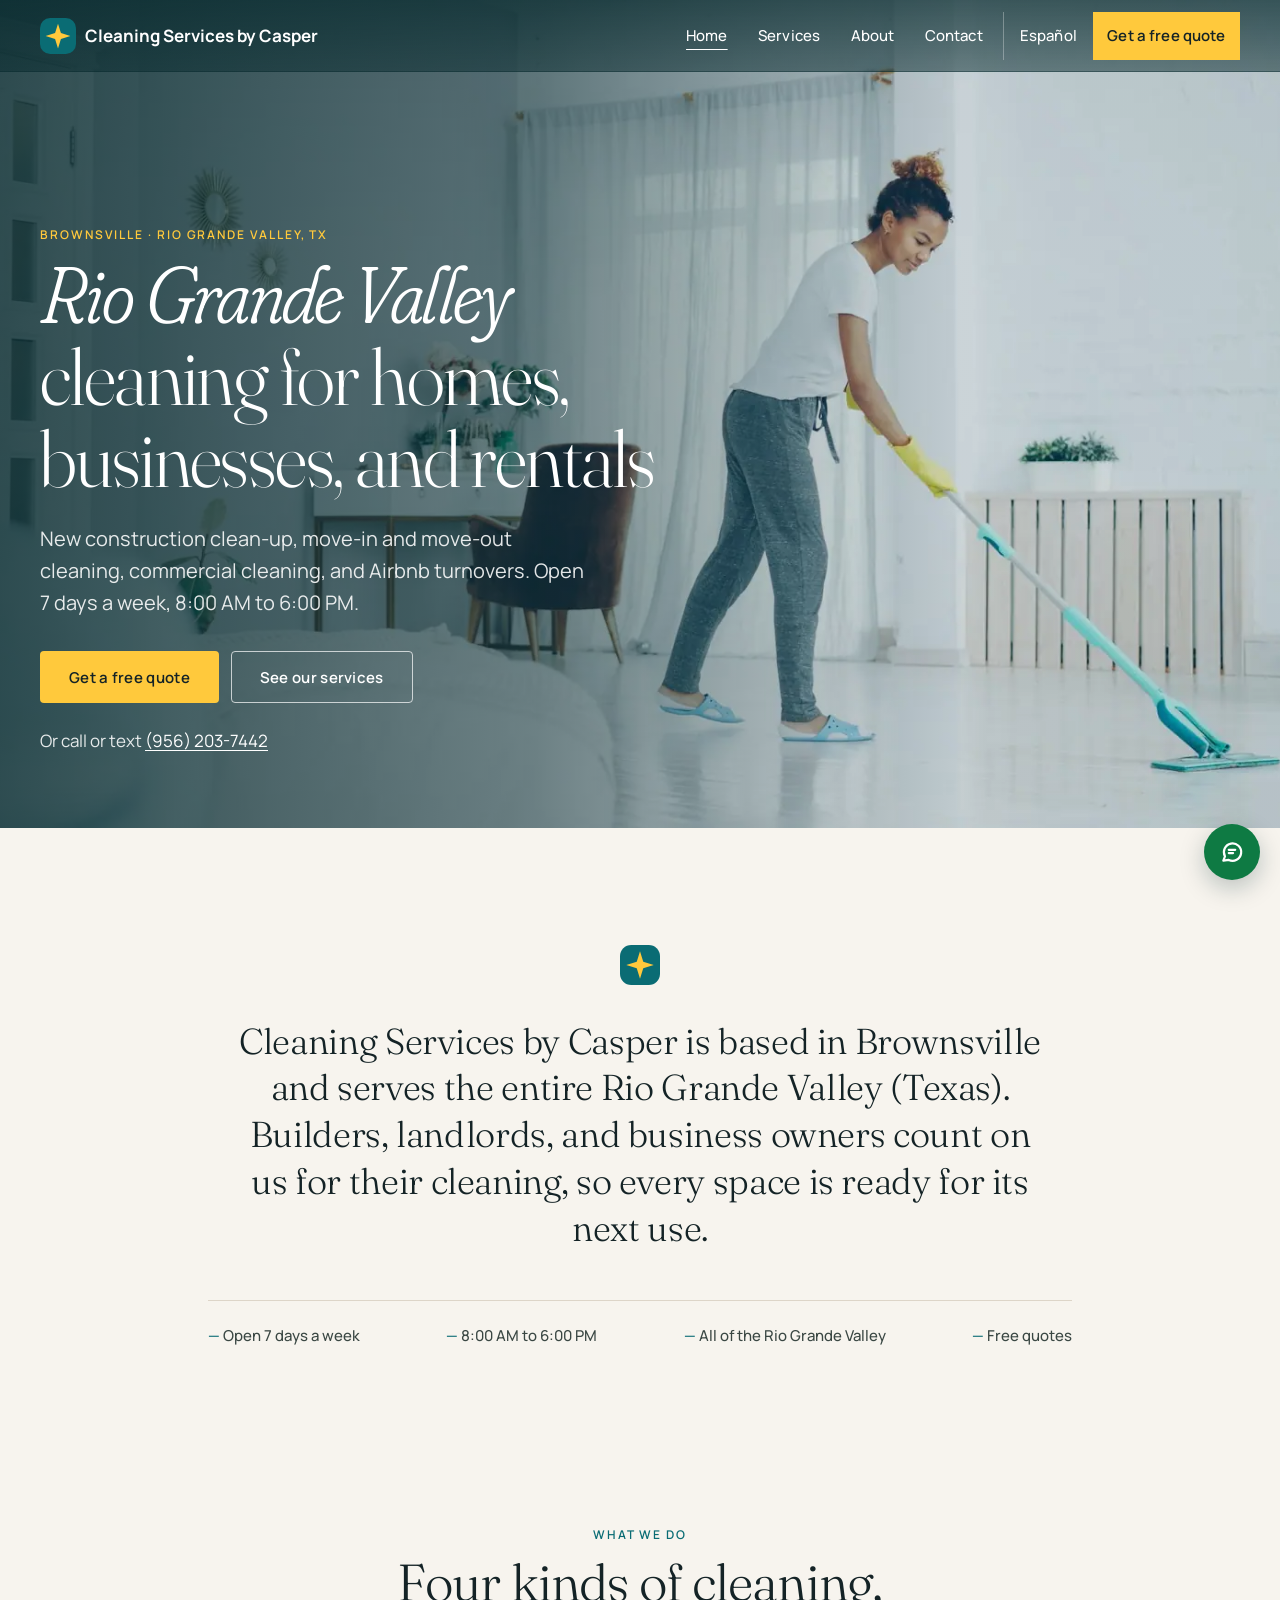
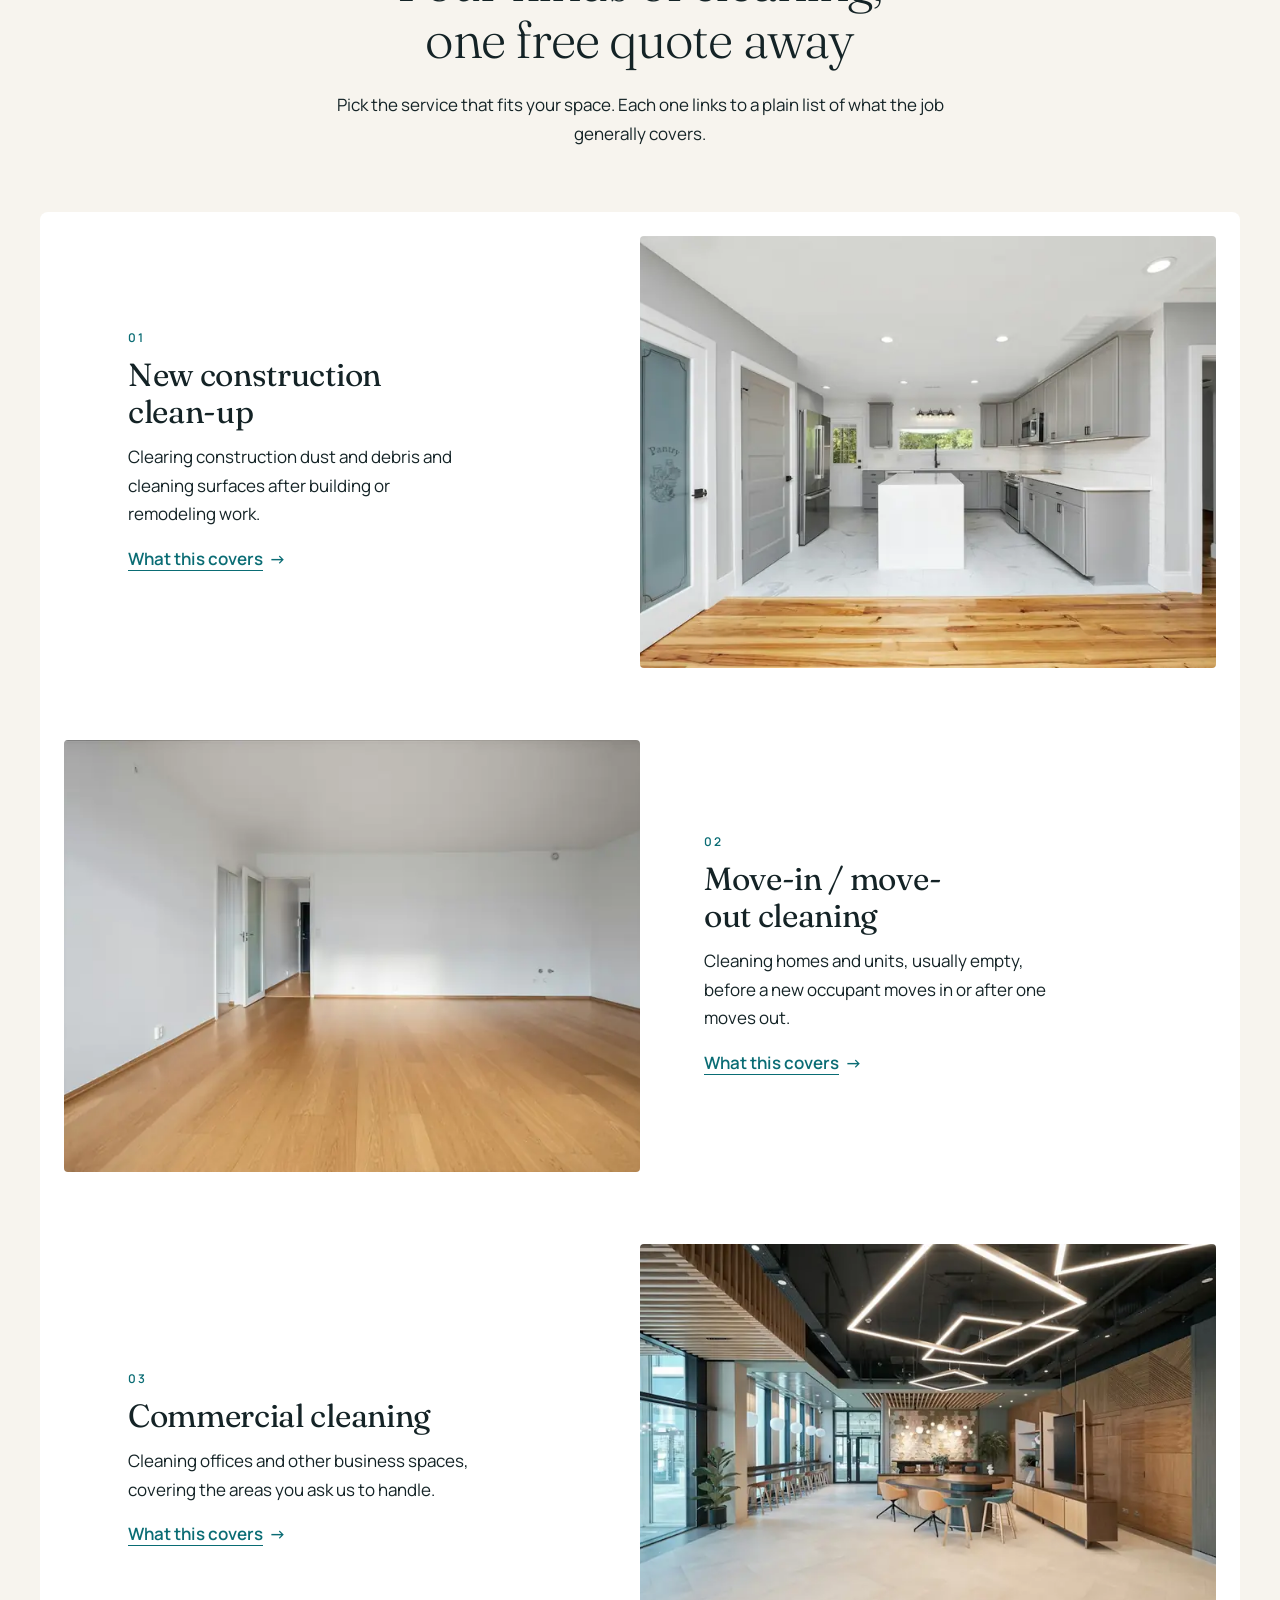
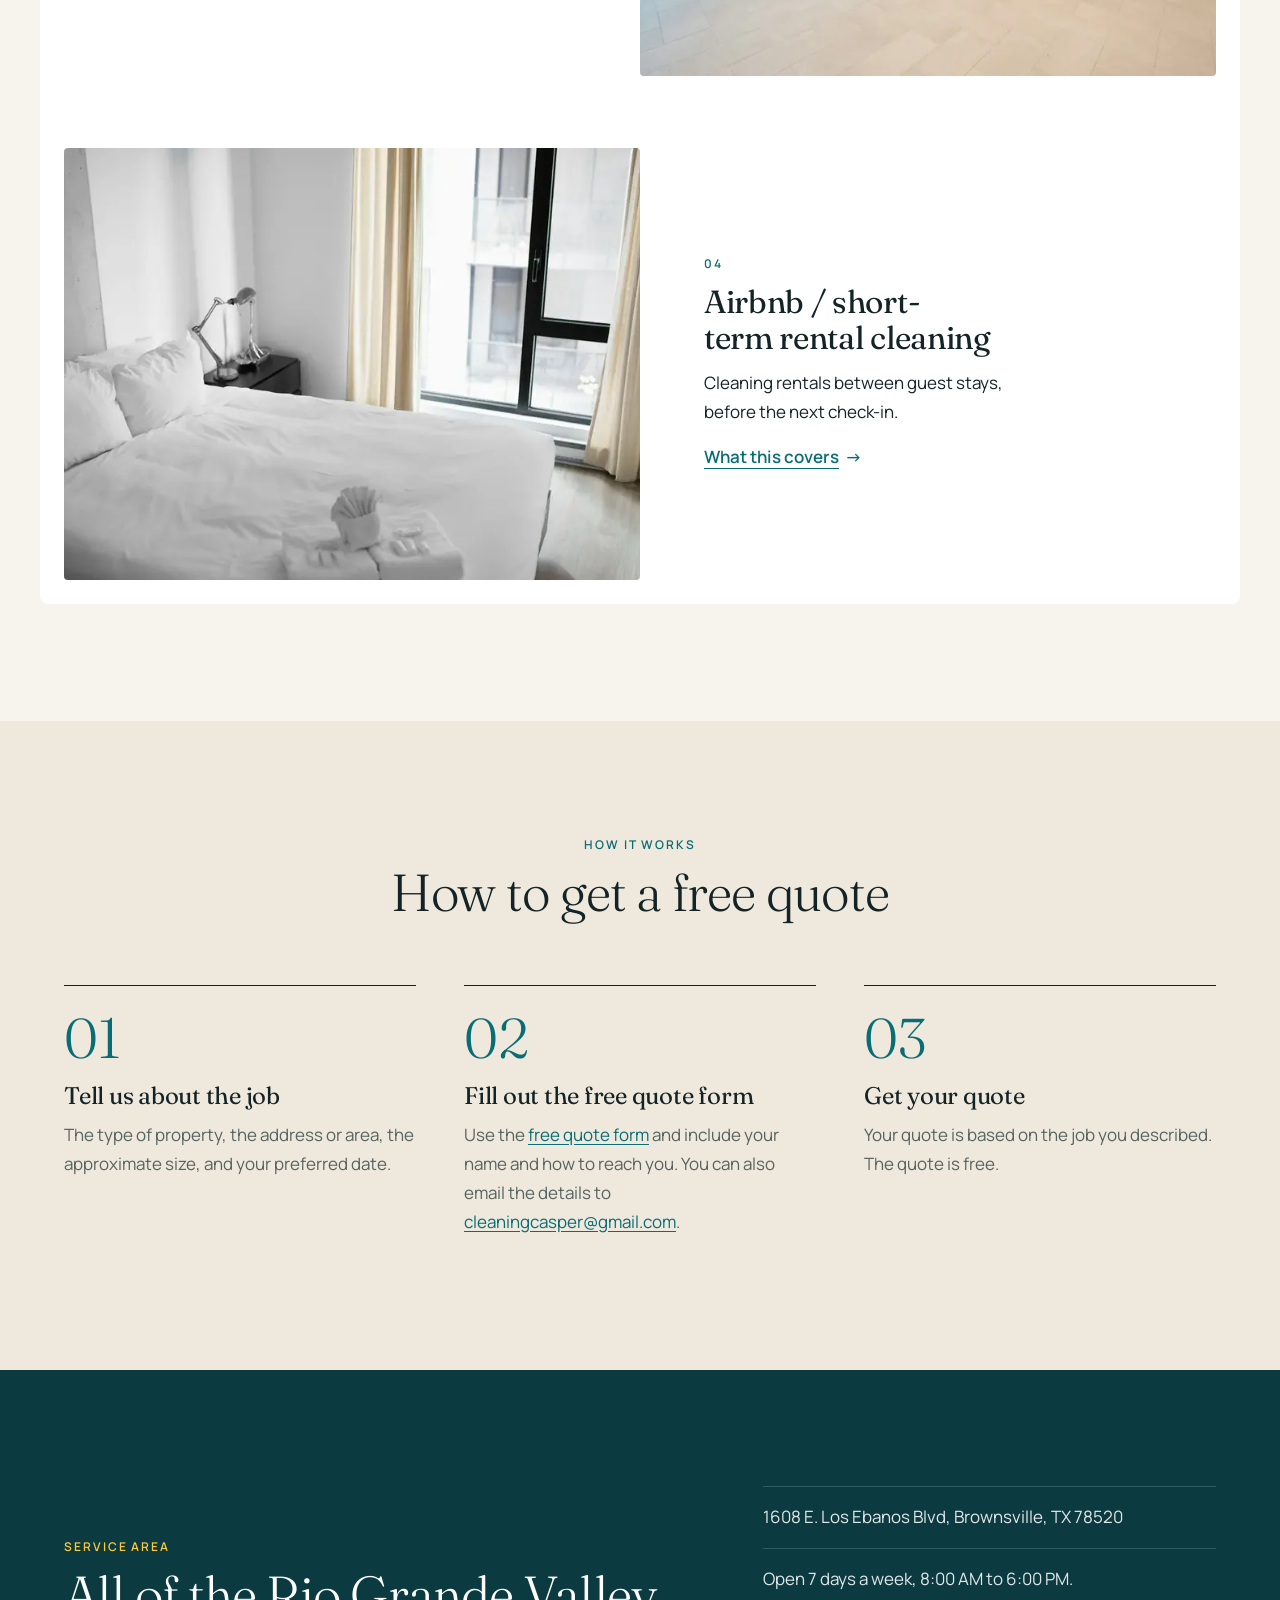
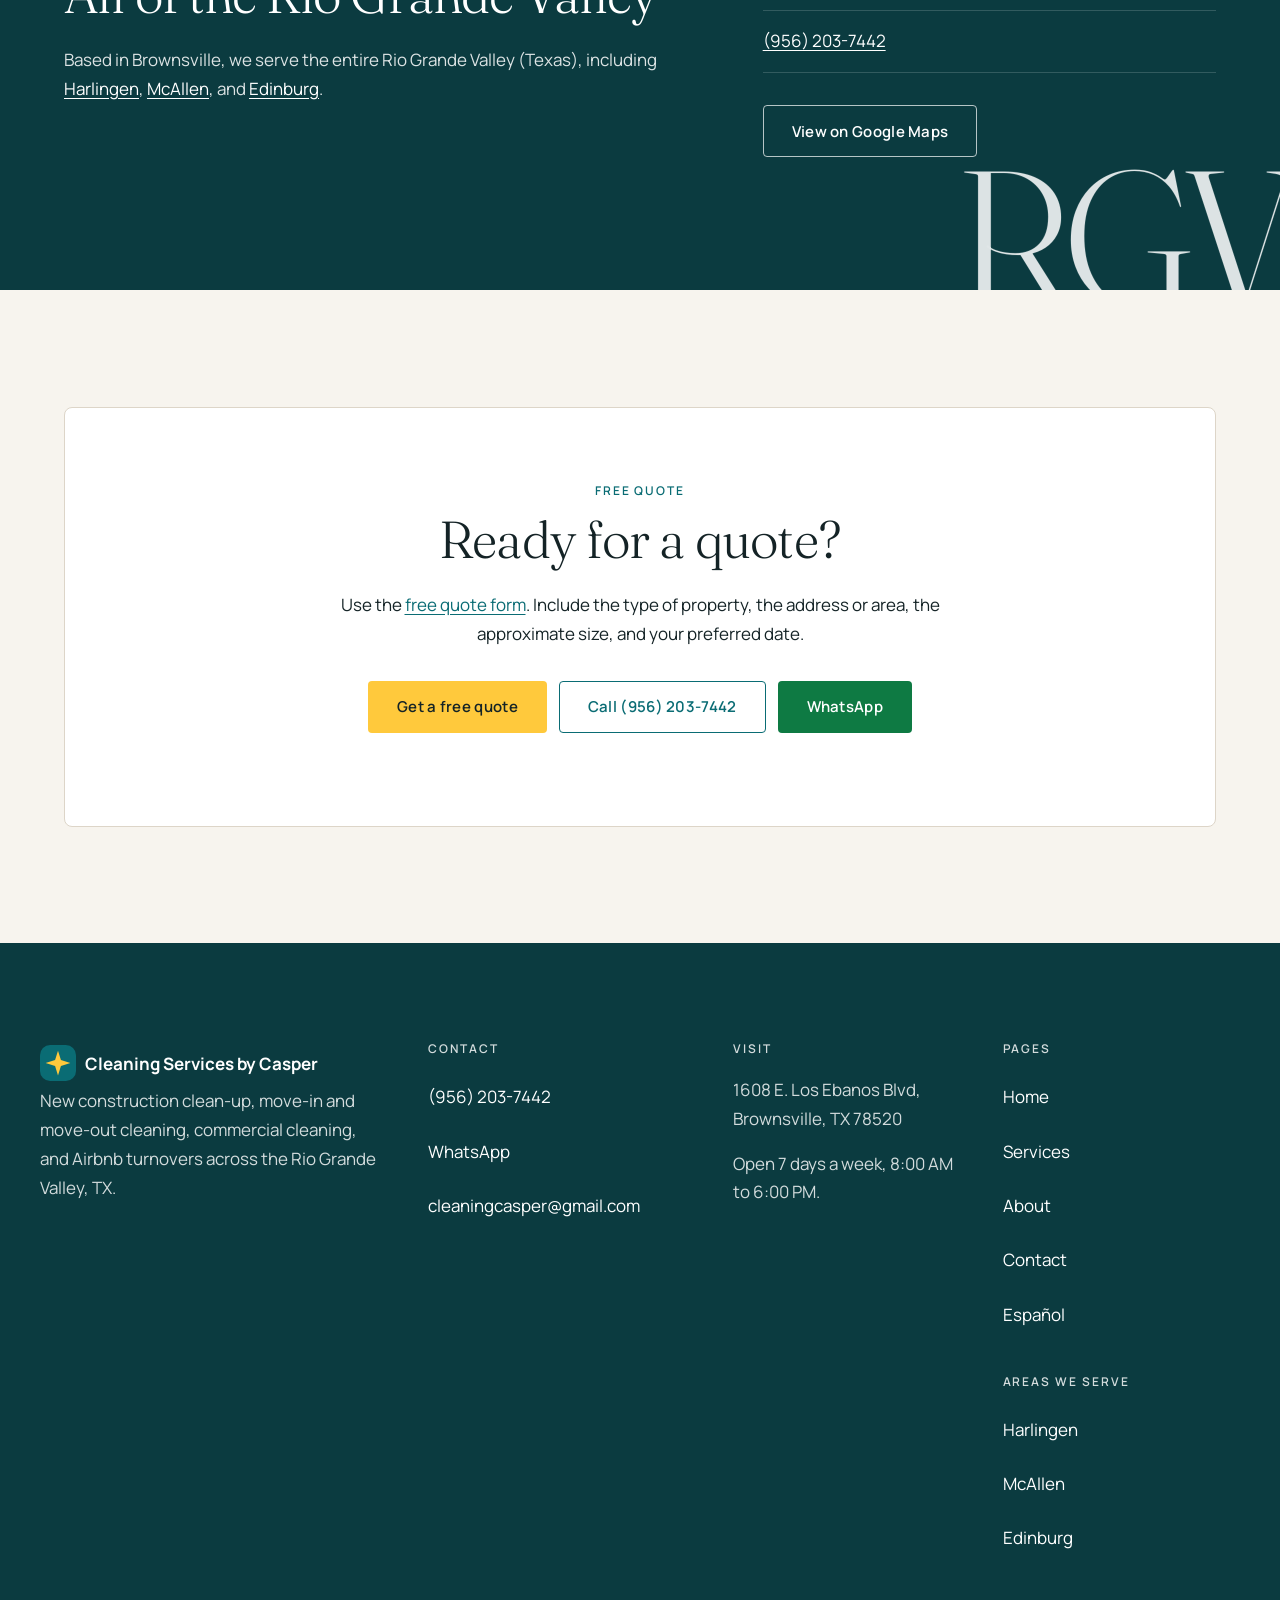
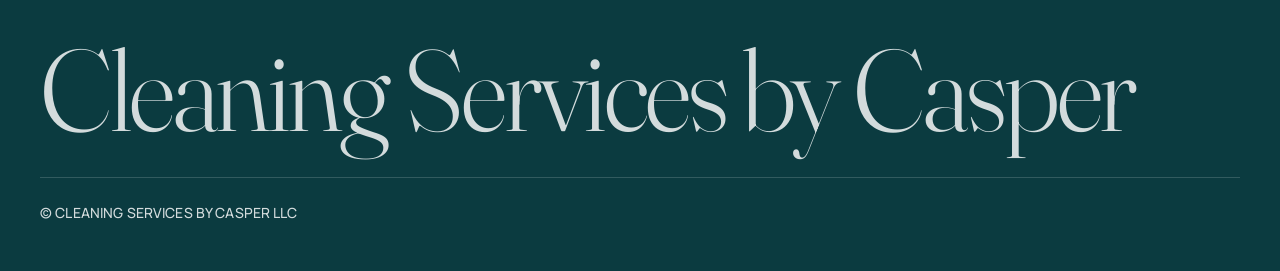
==== commit 6c90d97a: "Drop the unverifiable crew and thorough-work claims. Say customers count on the company for their cl" ====
--- a/index.html
+++ b/index.html
@@ -35,9 +35,6 @@
     "name": "Cleaning Services by Casper",
     "legalName": "CLEANING SERVICES BY CASPER LLC",
     "url": "https://cleaningcasper.github.io/cleaning-casper-site/",
-    "sameAs": [
-      "https://g.page/r/CTaMbQCReG5SEAI"
-    ],
     "description": "Cleaning company based in Brownsville, TX, serving the entire Rio Grande Valley. Offers new construction clean-up, move-in and move-out cleaning, commercial cleaning, and Airbnb/short-term rental turnovers.",
     "email": "cleaningcasper@gmail.com",
     "telephone": "+1-956-203-7442",
@@ -149,7 +146,7 @@
     <section class="statement-band" aria-labelledby="statement-heading">
       <div class="container">
         <svg class="statement-mark" viewBox="0 0 32 32" width="40" height="40" aria-hidden="true" focusable="false"><rect width="32" height="32" rx="9" fill="#0a6c74"/><path fill="#ffc93c" d="M16 5l2.6 8.4L27 16l-8.4 2.6L16 27l-2.6-8.4L5 16l8.4-2.6z"/></svg>
-        <p class="statement" id="statement-heading">Cleaning Services by Casper is based in Brownsville and serves the entire Rio Grande Valley (Texas). Builders, landlords, and business owners count on us for reliable crews and thorough work, so every space is ready for its next use.</p>
+        <p class="statement" id="statement-heading">Cleaning Services by Casper is based in Brownsville and serves the entire Rio Grande Valley (Texas). Builders, landlords, and business owners count on us for their cleaning, so every space is ready for its next use.</p>
         <ul class="facts">
           <li>Open 7 days a week</li>
           <li>8:00 AM to 6:00 PM</li>
@@ -224,7 +221,7 @@
         <div>
           <p class="eyebrow">Service area</p>
           <h2 id="area-heading">All of the Rio Grande Valley</h2>
-          <p>Based in Brownsville, we serve the entire Rio Grande Valley (Texas).</p>
+          <p>Based in Brownsville, we serve the entire Rio Grande Valley (Texas), including <a href="harlingen.html">Harlingen</a>, <a href="mcallen.html">McAllen</a>, and <a href="edinburg.html">Edinburg</a>.</p>
         </div>
         <address>
           <ul class="area-list">
@@ -281,6 +278,14 @@
             <li><a href="about.html">About</a></li>
             <li><a href="contact.html">Contact</a></li>
             <li><a href="es/index.html" hreflang="es" lang="es">Español</a></li>
+          </ul>
+        </div>
+        <div>
+          <p class="footer-title">Areas we serve</p>
+          <ul>
+            <li><a href="harlingen.html">Harlingen</a></li>
+            <li><a href="mcallen.html">McAllen</a></li>
+            <li><a href="edinburg.html">Edinburg</a></li>
           </ul>
         </div>
       </div>
--- a/styles.css
+++ b/styles.css
@@ -487,6 +487,7 @@
 .footer-grid ul { list-style: none; margin: 0; padding: 0; }
 .footer-grid li { margin: 0 0 .65rem; }
 .footer-grid li a { display: inline-flex; align-items: center; min-height: 44px; overflow-wrap: anywhere; }
+.footer-grid a[href^="mailto:"] { white-space: nowrap; overflow-wrap: normal; }
 .site-footer .logo, .site-footer .logo-by { color: #fff; }
 .site-footer p { color: rgba(255,255,255,.82); }
 .footer-wordmark {
@@ -499,7 +500,8 @@
   font-size: .875rem; font-weight: 500; letter-spacing: .01em; line-height: 1.5; color: rgba(255,255,255,.6); max-width: none;
 }
 @media (min-width: 64rem) {
-  .footer-grid { grid-template-columns: 1.45fr 1fr 1fr .9fr .95fr; gap: var(--s-6); }
+  .footer-grid { grid-template-columns: minmax(0, 1.5fr) minmax(17rem, 1.15fr) minmax(0, 1fr) minmax(0, 1fr); gap: var(--s-5) var(--s-6); }
+  .footer-grid > div:nth-child(5) { grid-column: 4; grid-row: 2; }
   .site-footer { padding-bottom: 1rem; }
 }
 
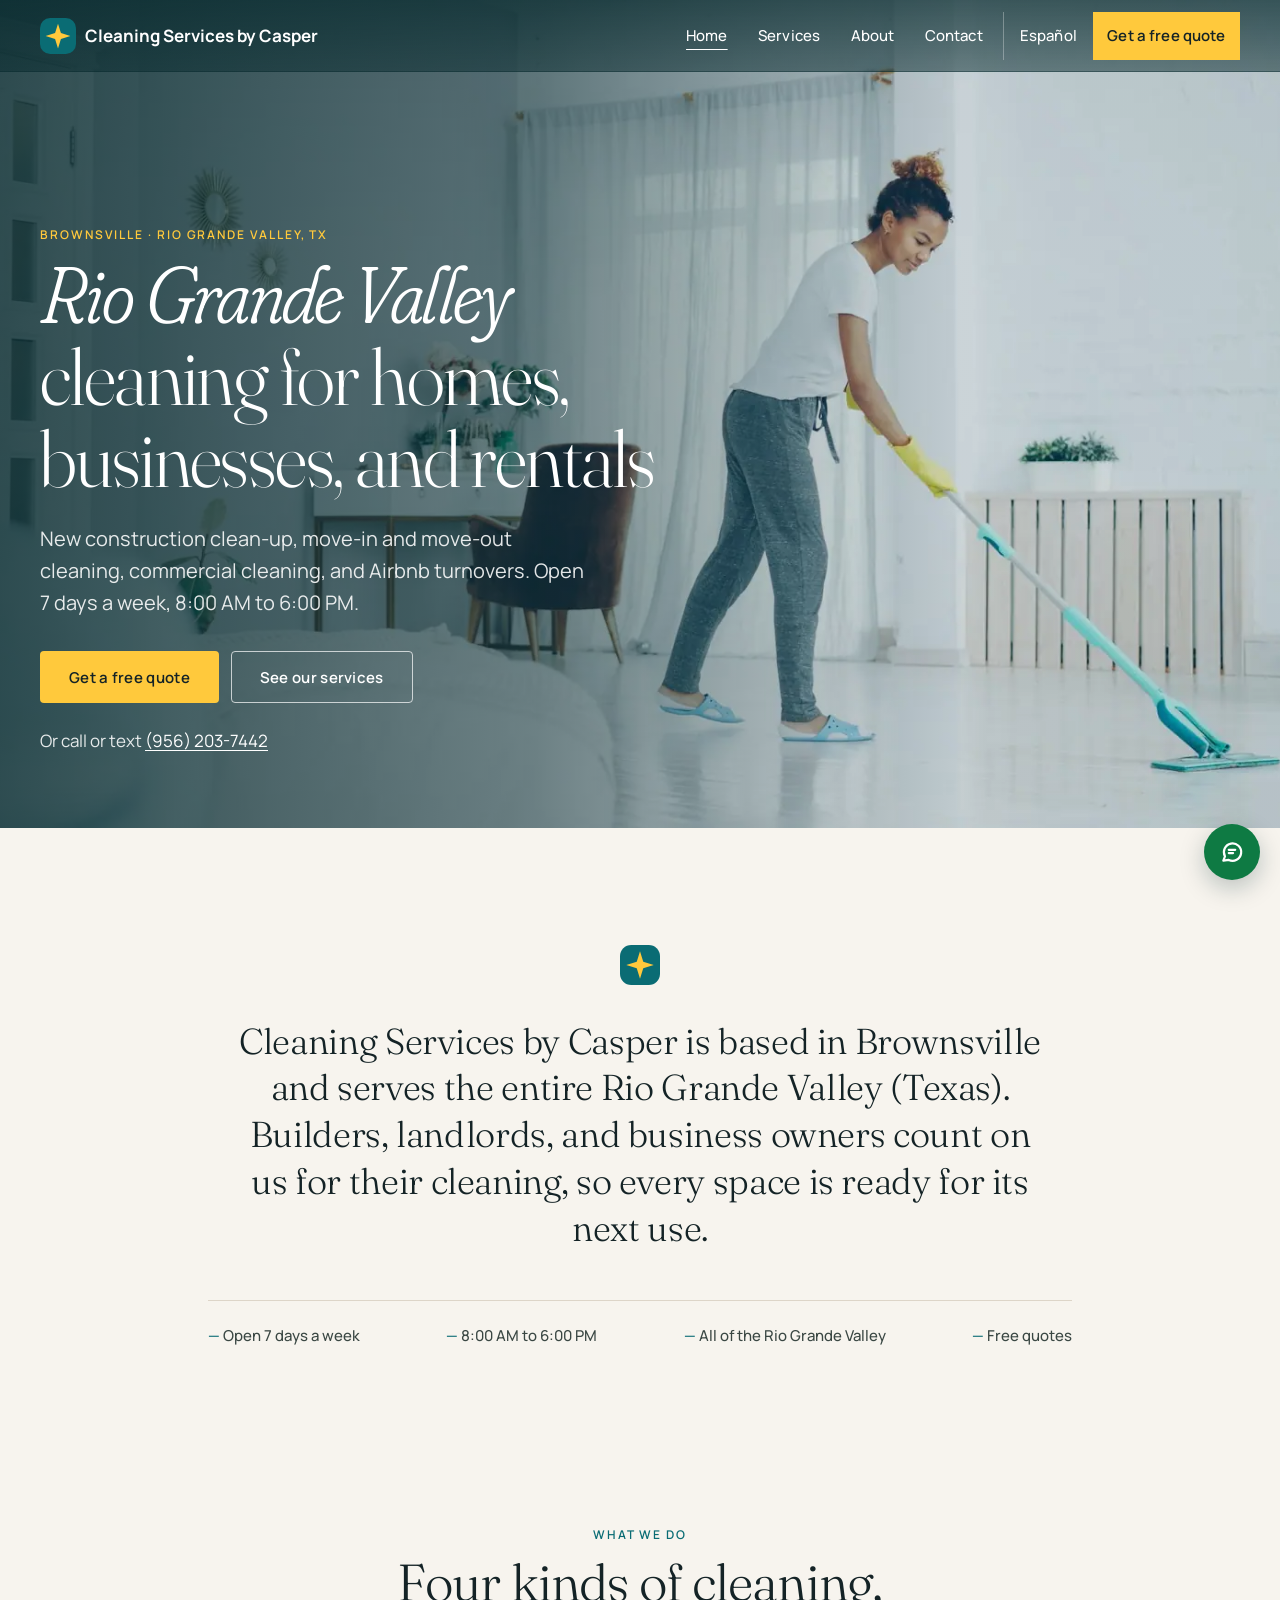
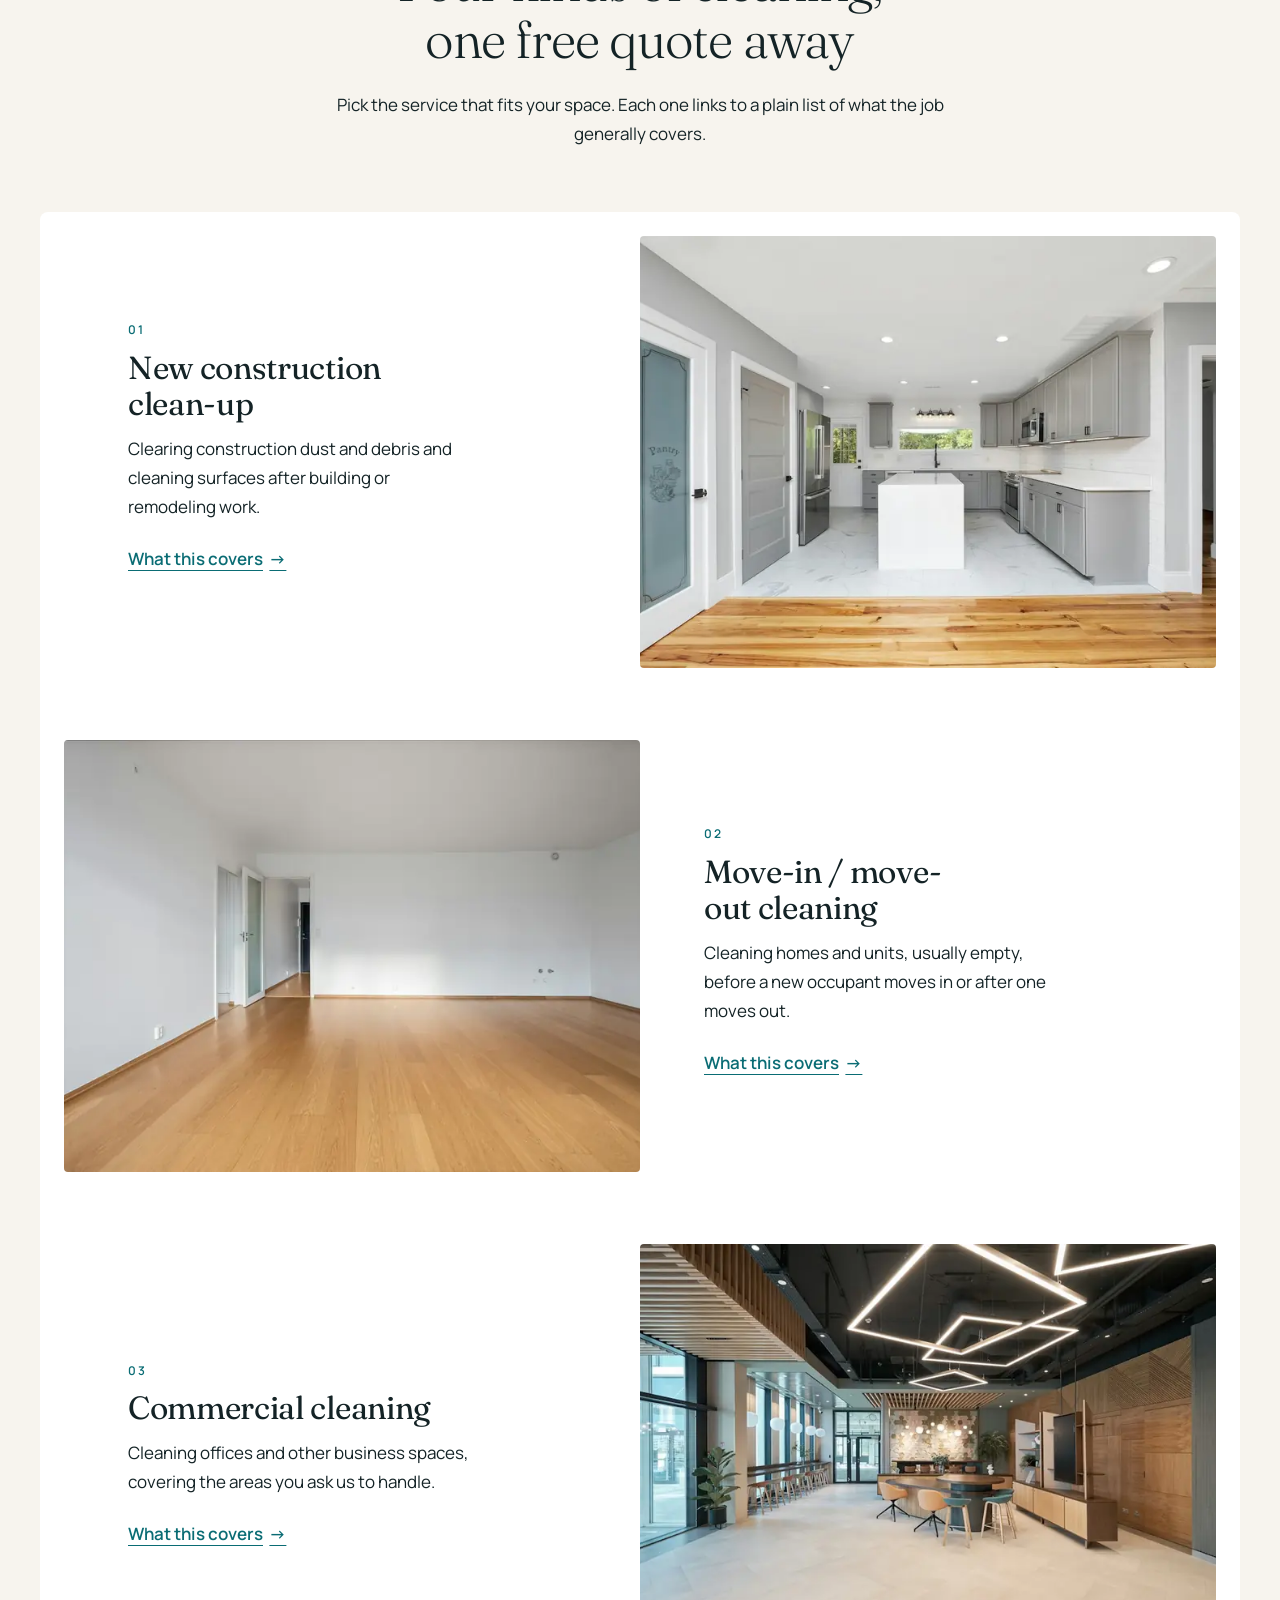
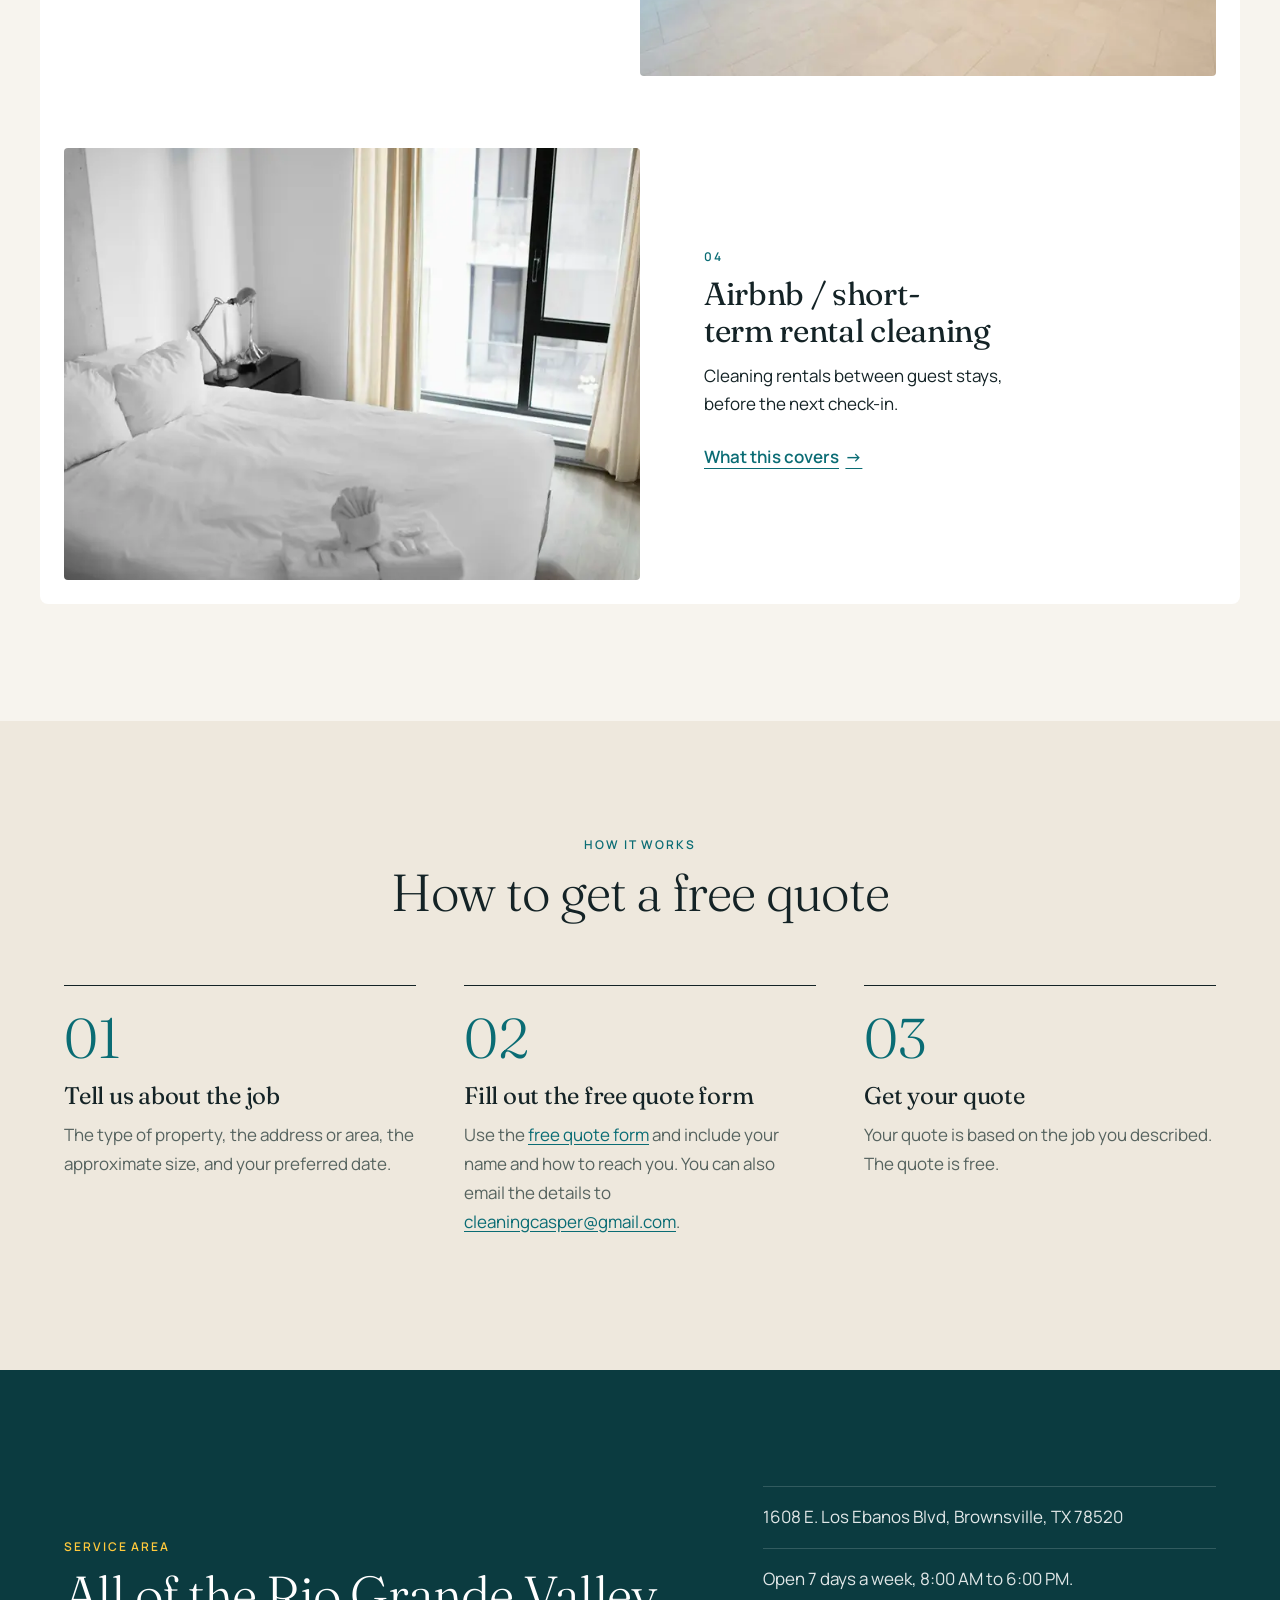
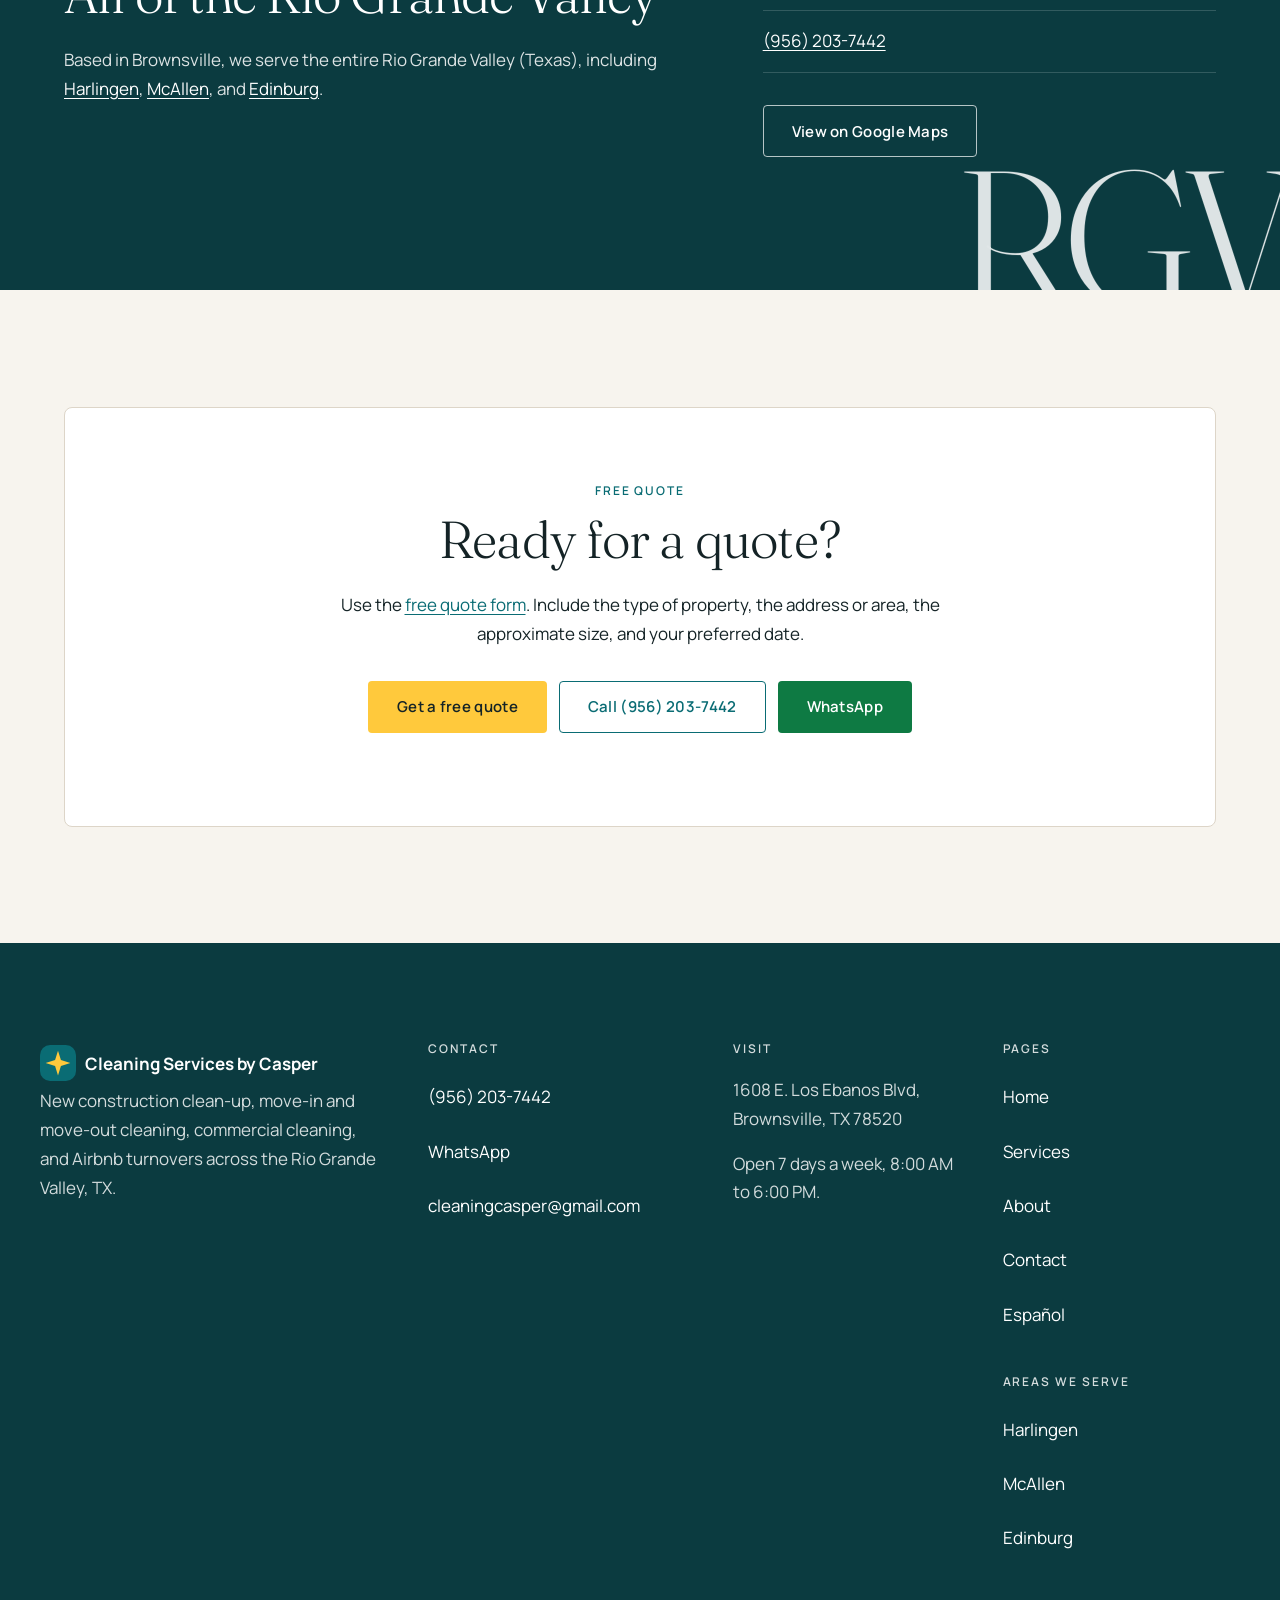
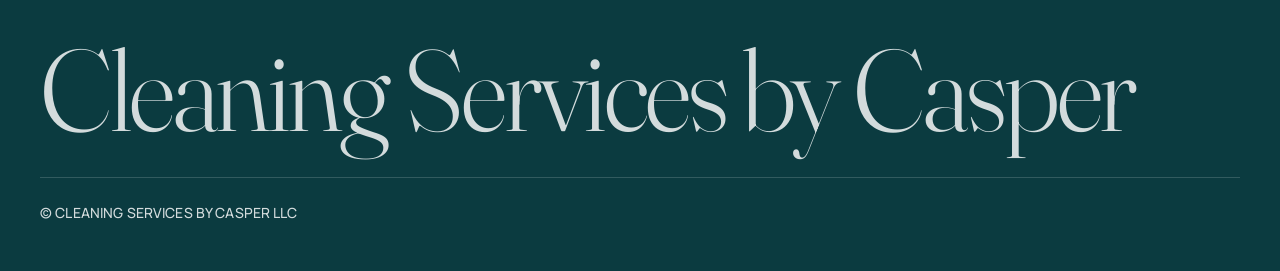
==== commit 7ba56032: "Tighten titles, meta descriptions, tap targets, and city schema. Shorten the titles and descriptions" ====
--- a/index.html
+++ b/index.html
@@ -3,14 +3,14 @@
 <head>
   <meta charset="utf-8">
   <meta name="viewport" content="width=device-width, initial-scale=1">
-  <title>Cleaning Services in Brownsville, TX | Cleaning Services by Casper</title>
+  <title>Cleaning Services by Casper | Brownsville, TX</title>
   <meta name="description" content="Cleaning Services by Casper does new construction clean-up, move-in/move-out, commercial, and Airbnb cleaning in Brownsville and the Rio Grande Valley, TX.">
   <meta name="google-site-verification" content="4BXMA99czyRwRW_GCd3LUc6RskcchoM-6MgmW7ZD4E" />
   <link rel="canonical" href="https://cleaningcasper.github.io/cleaning-casper-site/">
   <link rel="alternate" hreflang="en" href="https://cleaningcasper.github.io/cleaning-casper-site/">
   <link rel="alternate" hreflang="es" href="https://cleaningcasper.github.io/cleaning-casper-site/es/">
   <link rel="alternate" hreflang="x-default" href="https://cleaningcasper.github.io/cleaning-casper-site/">
-  <meta property="og:title" content="Cleaning Services in Brownsville, TX | Cleaning Services by Casper">
+  <meta property="og:title" content="Cleaning Services by Casper | Brownsville, TX">
   <meta property="og:description" content="Cleaning Services by Casper does new construction clean-up, move-in/move-out, commercial, and Airbnb cleaning in Brownsville and the Rio Grande Valley, TX.">
   <meta property="og:url" content="https://cleaningcasper.github.io/cleaning-casper-site/">
   <meta property="og:type" content="website">
@@ -19,7 +19,7 @@
   <meta property="og:image" content="https://cleaningcasper.github.io/cleaning-casper-site/images/hero.webp">
   <meta property="og:site_name" content="Cleaning Services by Casper">
   <meta name="twitter:card" content="summary_large_image">
-  <meta name="twitter:title" content="Cleaning Services in Brownsville, TX | Cleaning Services by Casper">
+  <meta name="twitter:title" content="Cleaning Services by Casper | Brownsville, TX">
   <meta name="twitter:description" content="Cleaning Services by Casper does new construction clean-up, move-in/move-out, commercial, and Airbnb cleaning in Brownsville and the Rio Grande Valley, TX.">
   <meta name="twitter:image" content="https://cleaningcasper.github.io/cleaning-casper-site/images/hero.webp">
   <meta name="theme-color" content="#0B3B40">
@@ -35,6 +35,9 @@
     "name": "Cleaning Services by Casper",
     "legalName": "CLEANING SERVICES BY CASPER LLC",
     "url": "https://cleaningcasper.github.io/cleaning-casper-site/",
+    "sameAs": [
+      "https://g.page/r/CTaMbQCReG5SEAI"
+    ],
     "description": "Cleaning company based in Brownsville, TX, serving the entire Rio Grande Valley. Offers new construction clean-up, move-in and move-out cleaning, commercial cleaning, and Airbnb/short-term rental turnovers.",
     "email": "cleaningcasper@gmail.com",
     "telephone": "+1-956-203-7442",
--- a/styles.css
+++ b/styles.css
@@ -243,8 +243,12 @@
 .actions, .guide-links, .service-actions { display: flex; flex-wrap: wrap; gap: .75rem; align-items: center; }
 .actions { margin-top: var(--s-6); }
 .card-link, .text-link {
+  display: inline-flex; align-items: center; min-height: 44px; min-width: 44px;
   font-weight: 600; color: var(--teal); text-decoration: underline; text-decoration-thickness: 1px;
   text-underline-offset: .3em;
+}
+main p a:not(.button) {
+  display: inline-block; position: relative; padding-block: 11px; margin-block: -11px;
 }
 .card-link::after, .text-link::after {
   content: "→"; margin-left: .4rem; text-decoration: none; display: inline-block; transition: transform .2s;
@@ -408,8 +412,10 @@
 .area-band p { color: rgba(255,255,255,.86); }
 .area-list { list-style: none; margin: 0; padding: 0; }
 .area-list li { padding: var(--s-4) 0; border-top: 1px solid var(--line-dark); color: rgba(255,255,255,.88); }
+.area-list li:has(> a:not(.button)) { padding: 0; }
 .area-band a:not(.button) { color: #fff; }
 .area-list a { color: #fff; }
+.area-list a:not(.button) { display: flex; align-items: center; min-height: 44px; padding: var(--s-4) 0; }
 .area-list .button { margin-top: var(--s-4); }
 @media (min-width: 64rem) { .area-grid { grid-template-columns: 7fr 5fr; gap: var(--s-8); align-items: center; } }
 
@@ -486,7 +492,7 @@
 }
 .footer-grid ul { list-style: none; margin: 0; padding: 0; }
 .footer-grid li { margin: 0 0 .65rem; }
-.footer-grid li a { display: inline-flex; align-items: center; min-height: 44px; overflow-wrap: anywhere; }
+.footer-grid li a { display: inline-flex; align-items: center; min-height: 44px; min-width: 44px; overflow-wrap: anywhere; }
 .footer-grid a[href^="mailto:"] { white-space: nowrap; overflow-wrap: normal; }
 .site-footer .logo, .site-footer .logo-by { color: #fff; }
 .site-footer p { color: rgba(255,255,255,.82); }
